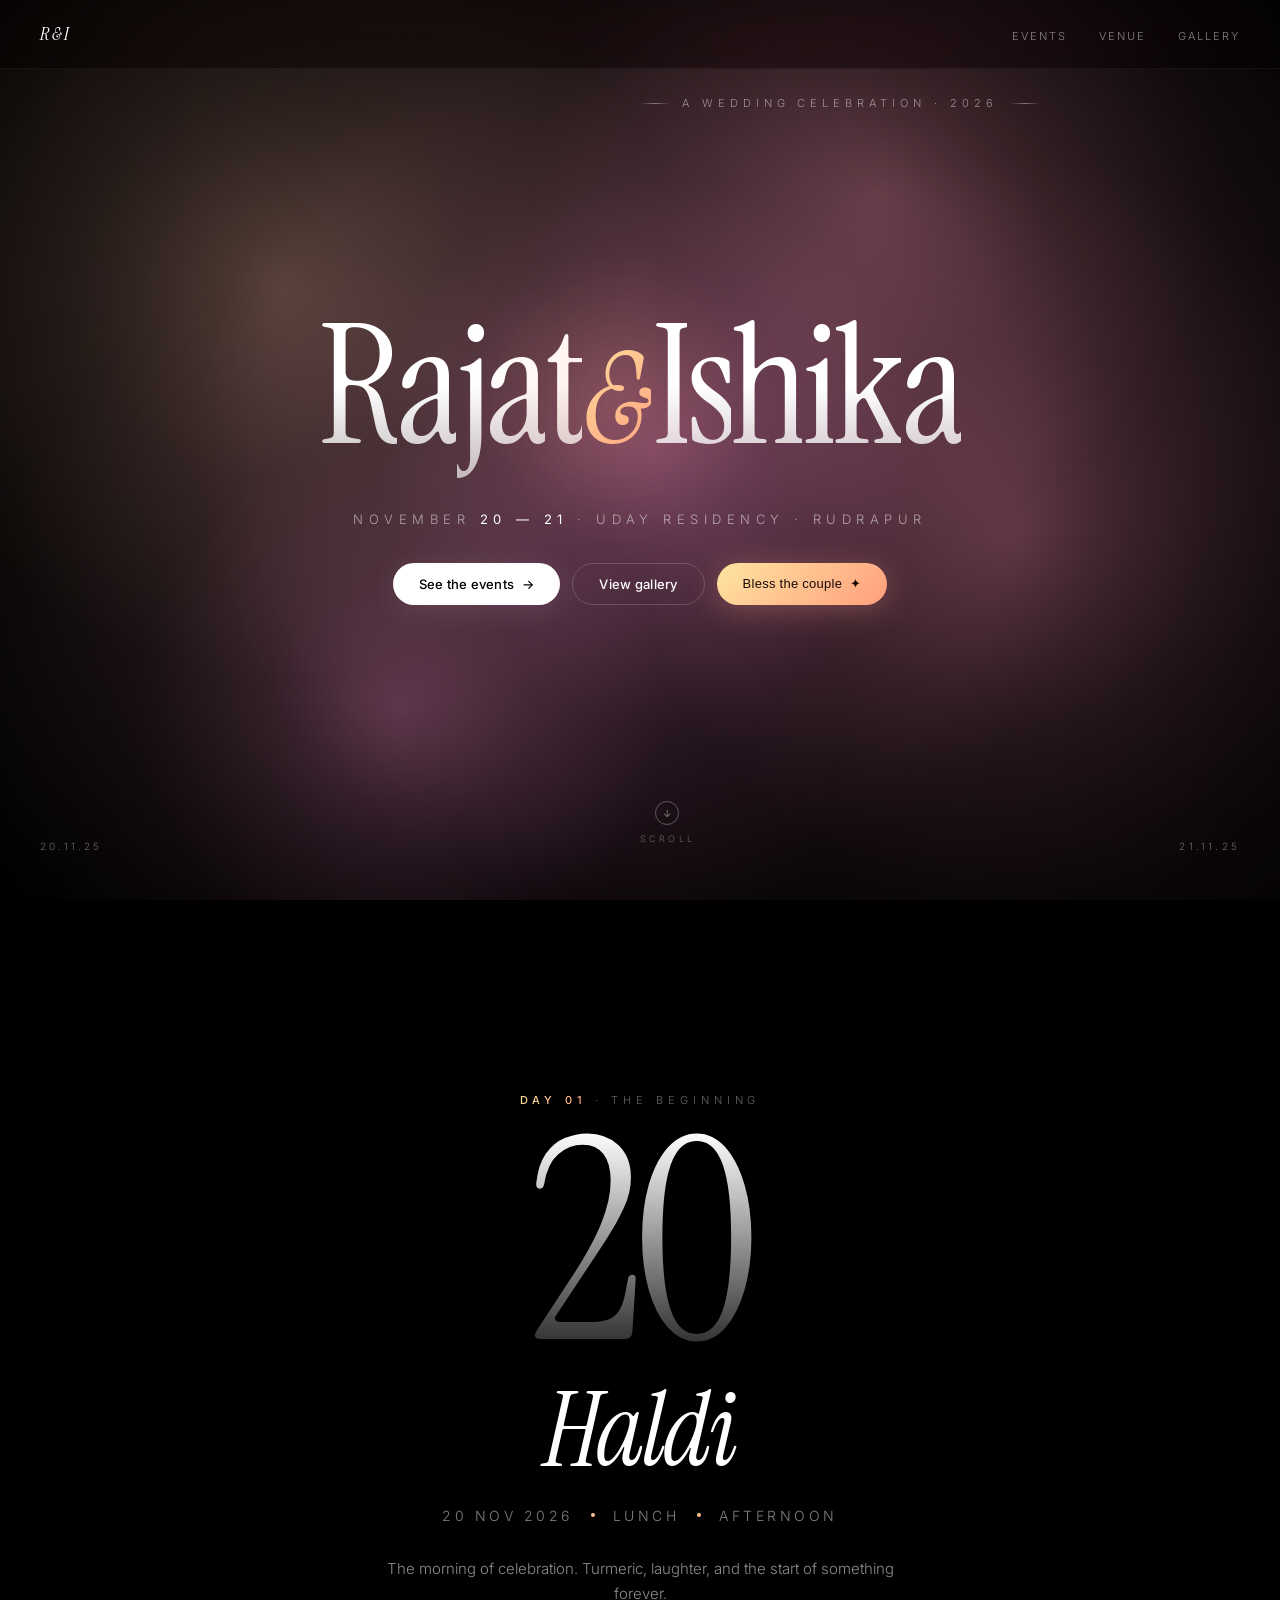
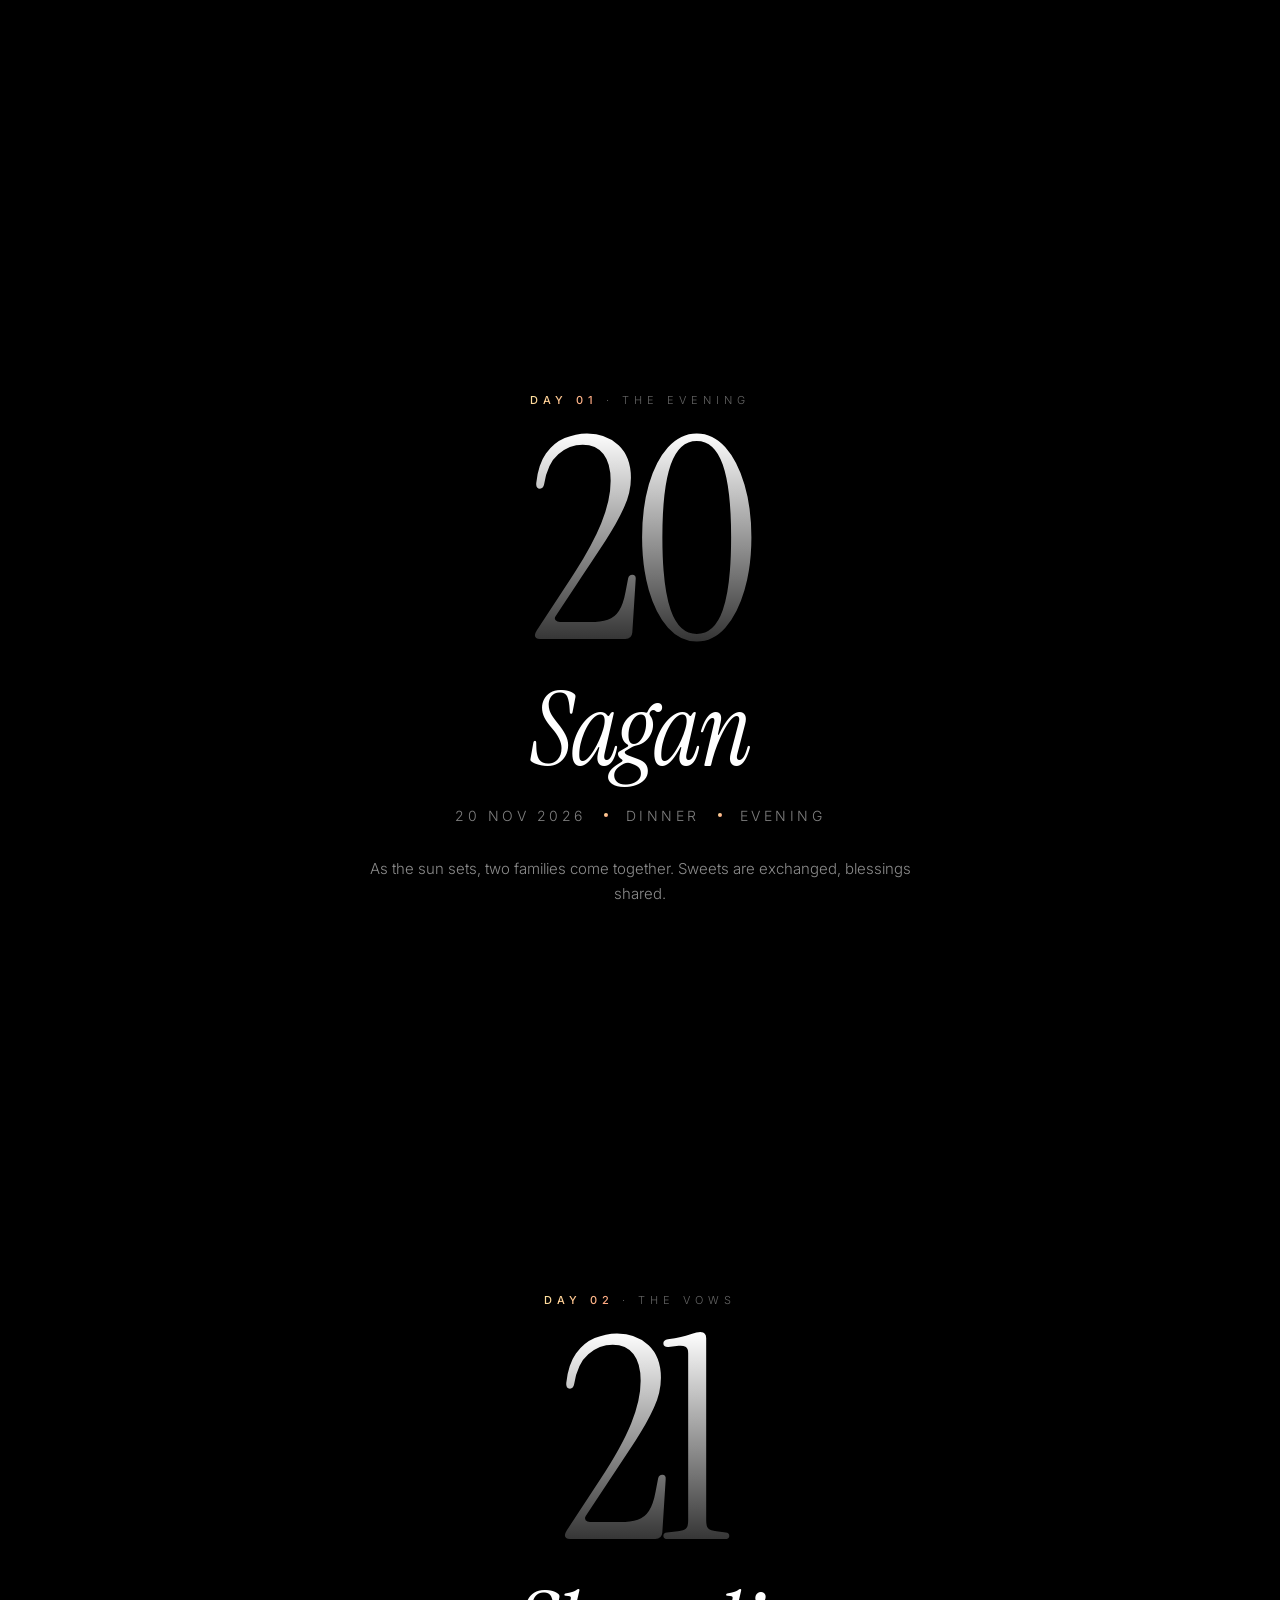
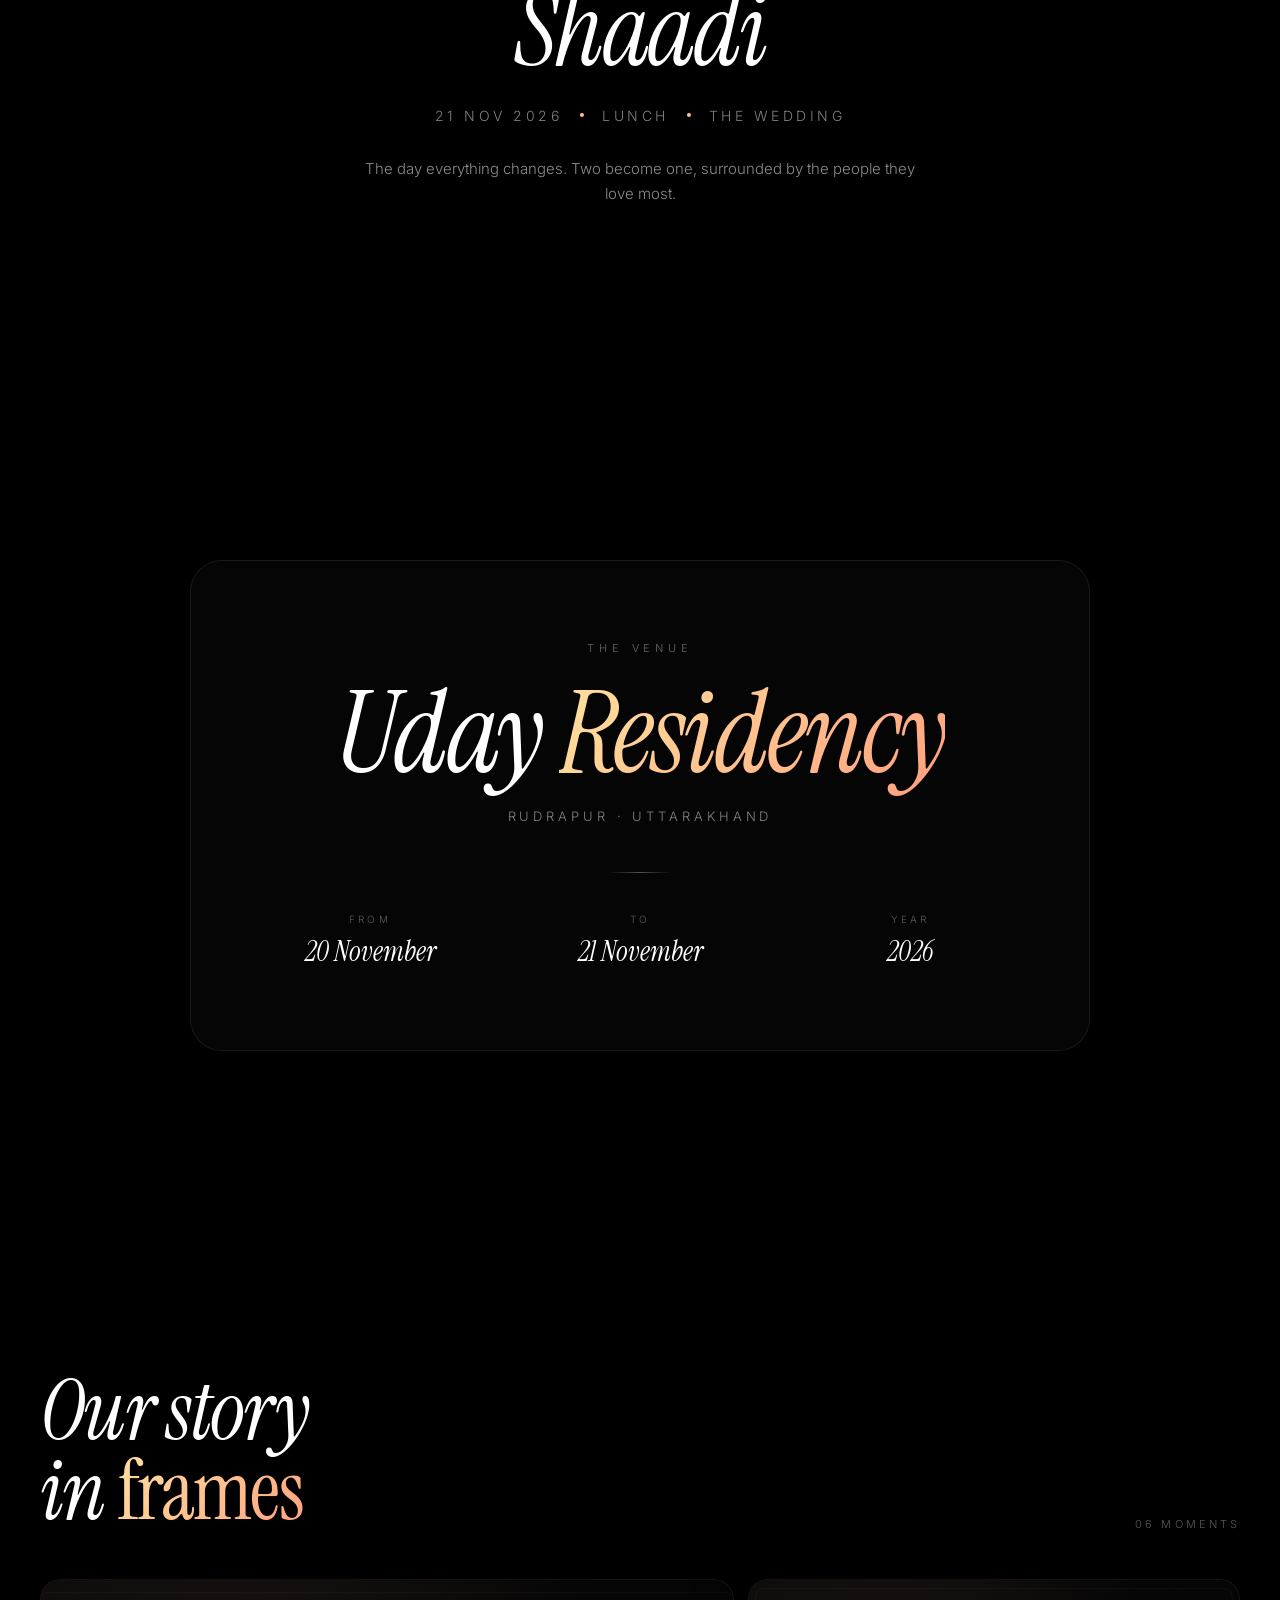
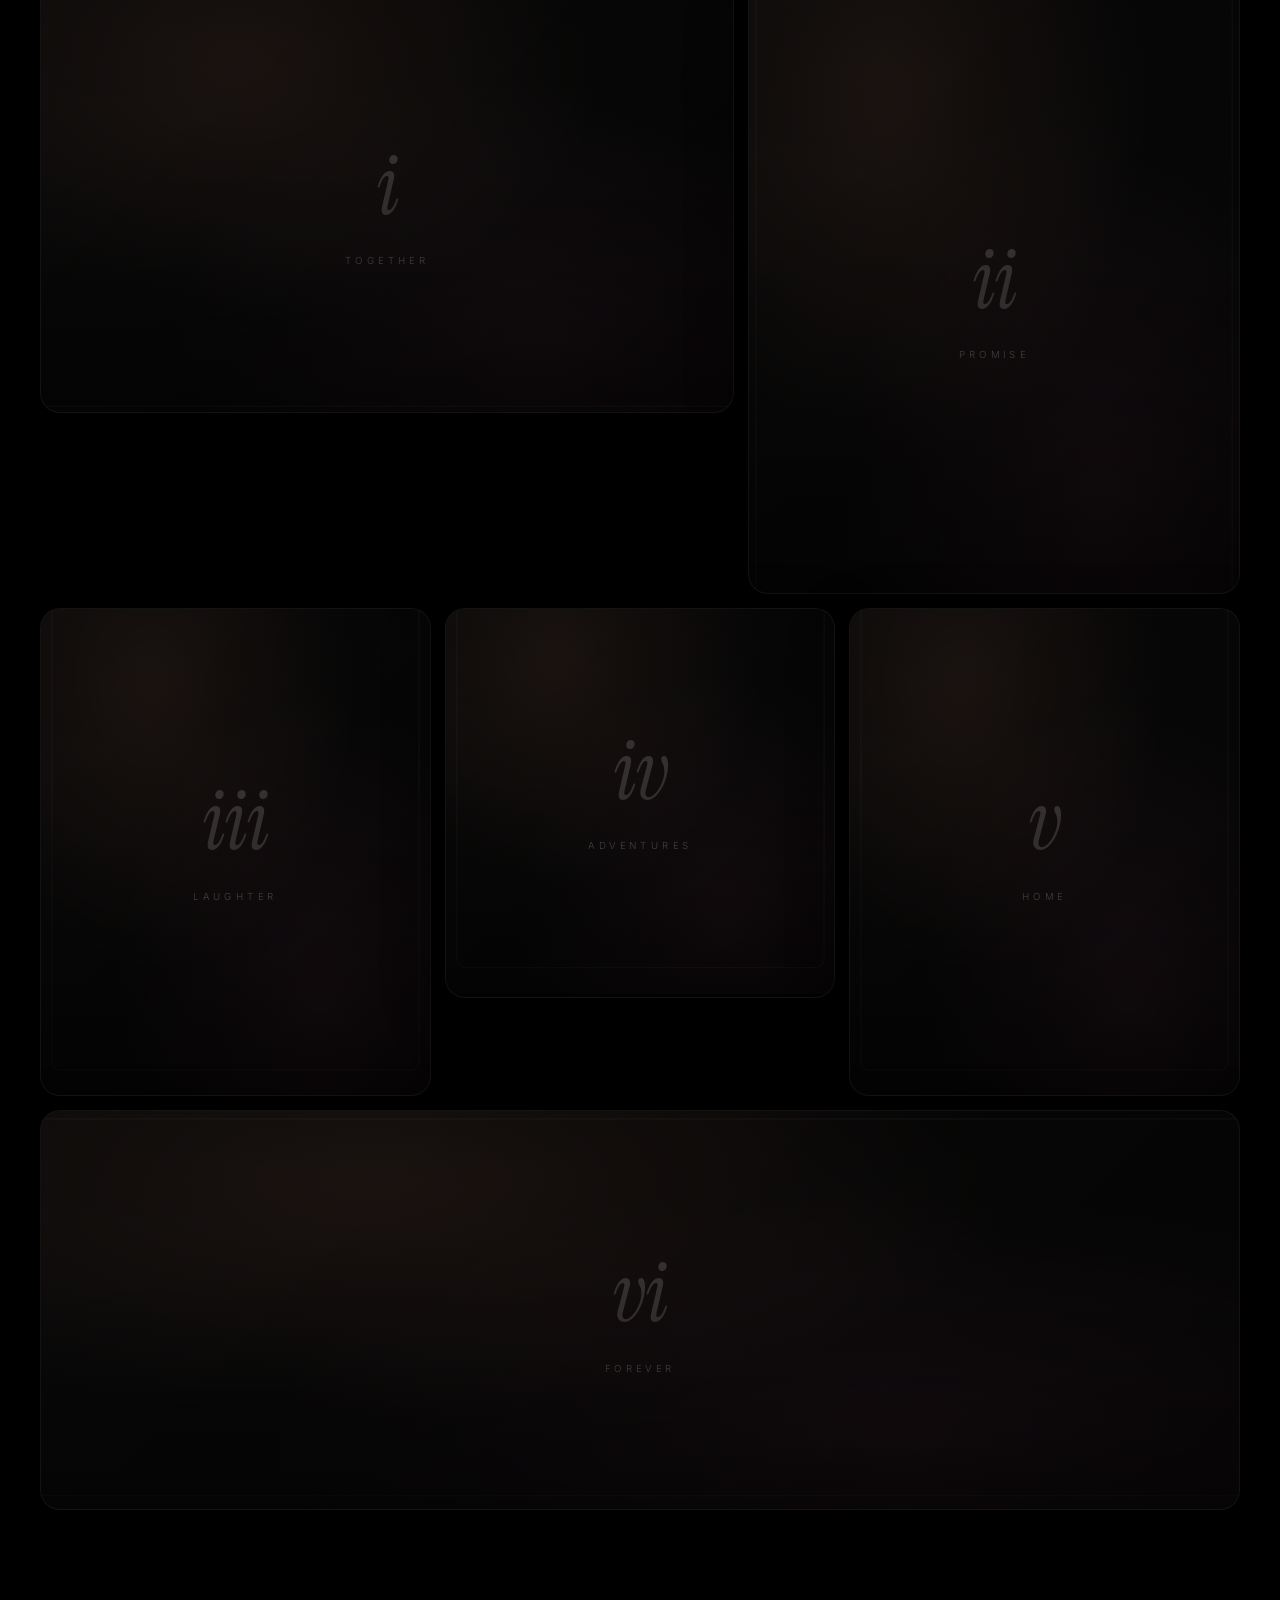
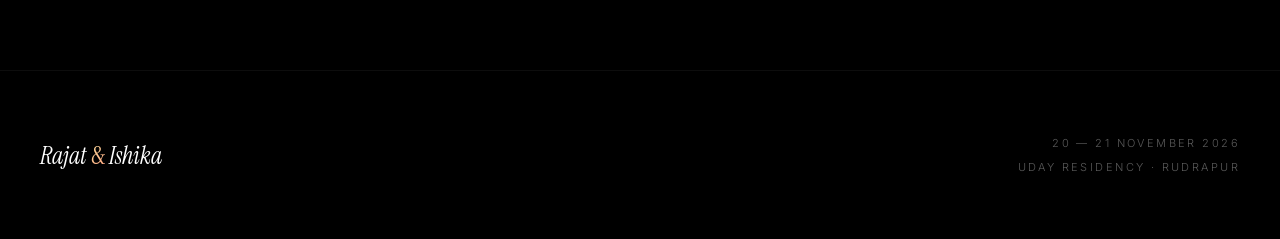
==== index.html @ 5a9b45d9 "Adding whatsapp links" ====
<!DOCTYPE html>
<html lang="en">
<head>
<meta charset="UTF-8">
<meta name="viewport" content="width=device-width, initial-scale=1.0">
<title>Rajat & Ishika — 20·21 Nov 2026</title>

<!-- Open Graph / WhatsApp preview -->
<meta property="og:type" content="website">
<meta property="og:url" content="https://rajatwedsishika.life/">
<meta property="og:title" content="Rajat & Ishika — We're getting married! 💍">
<meta property="og:description" content="Join us to celebrate our wedding on 20–21 November 2025 at Uday Residency, Rudrapur.">
<meta property="og:image" content="https://rajatwedsishika.life/photos/og-preview.jpg">
<meta property="og:image:width" content="1200">
<meta property="og:image:height" content="630">
<meta name="twitter:card" content="summary_large_image">

<link href="https://fonts.googleapis.com/css2?family=Instrument+Serif:ital@0;1&family=Inter:wght@300;400;500;600&display=swap" rel="stylesheet">
<link rel="stylesheet" href="css/styles.css">
</head>
<body>

<canvas id="fluid"></canvas>
<div id="grain"></div>

<!-- BLESSING OVERLAY -->
<div id="bless-overlay" role="dialog" aria-modal="true">
  <div class="bless-stage">
    <span class="bless-flourish">✦</span>
    <div class="bless-eyebrow">A Blessing</div>
    <h2 class="bless-title">May your love be forever.</h2>
    <p class="bless-body">
      May every sunrise find you holding hands.<br>
      May every storm pass quickly. May joy be a <em>frequent guest</em><br>
      in the home you build together.
    </p>
    <div class="bless-signature">— from all of us</div>
    <button class="bless-close" id="blessClose">Close</button>
  </div>
</div>

<div id="PB"></div>

<div id="LB" role="dialog" aria-modal="true">
  <button class="lbb" id="LBx">×</button>
  <button class="lbb" id="LBp">←</button>
  <img id="LBi" src="" alt="">
  <button class="lbb" id="LBn">→</button>
  <div id="LB-info">
    <div id="LB-info-title"></div>
    <div id="LB-info-meta"></div>
  </div>
  <div id="LBc"></div>
</div>

<nav id="NAV">
  <div class="nlogo">R & I</div>
  <ul class="nlinks">
    <li><a href="#story">Events</a></li>
    <li><a href="#venue">Venue</a></li>
    <li><a href="#gallery">Gallery</a></li>
  </ul>
</nav>

<!-- ══ HERO ══ -->
<section id="hero">
  <div class="h-tag">A Wedding Celebration · 2026</div>

  <div class="hero-stage">
    <div class="h-name-wrap">
      <div class="h-name" data-text="Rajat"></div>
      <div class="h-amp">&amp;</div>
      <div class="h-name" data-text="Ishika" data-delay="1.3"></div>
    </div>

    <div class="h-date">November <b>20 — 21</b> · Uday Residency · Rudrapur</div>

    <div class="h-cta-row">
      <a href="#story" class="h-cta">See the events <span class="h-cta-arrow">→</span></a>
      <a href="#gallery" class="h-cta ghost">View gallery</a>
      <button class="h-cta bless" id="blessBtn">Bless the couple <span class="h-cta-arrow">✦</span></button>
    </div>
  </div>

  <div class="h-floor-l">20.11.25</div>
  <div class="h-floor-r">21.11.25</div>

  <div class="h-scroll" onclick="document.getElementById('story').scrollIntoView({behavior:'smooth'})">
    <div class="h-scroll-icon">↓</div>
    <span>Scroll</span>
  </div>
</section>

<!-- ══ STORY (sticky scrollytelling) ══ -->
<section id="story">

  <div class="story-section" data-blob-mood="0">
    <div class="story-content">
      <div class="story-eyebrow rv"><span class="day">Day 01</span> · The Beginning</div>
      <div class="story-bignum rv d1">20</div>
      <div class="story-name rv d2">Haldi</div>
      <div class="story-meta rv d3">
        <span>20 Nov 2026</span><span class="story-meta-dot"></span>
        <span>Lunch</span><span class="story-meta-dot"></span>
        <span>Afternoon</span>
      </div>
      <p class="story-desc rv d4">The morning of celebration. Turmeric, laughter, and the start of something forever.</p>
    </div>
  </div>

  <div class="story-section" data-blob-mood="1">
    <div class="story-content">
      <div class="story-eyebrow rv"><span class="day">Day 01</span> · The Evening</div>
      <div class="story-bignum rv d1">20</div>
      <div class="story-name rv d2">Sagan</div>
      <div class="story-meta rv d3">
        <span>20 Nov 2026</span><span class="story-meta-dot"></span>
        <span>Dinner</span><span class="story-meta-dot"></span>
        <span>Evening</span>
      </div>
      <p class="story-desc rv d4">As the sun sets, two families come together. Sweets are exchanged, blessings shared.</p>
    </div>
  </div>

  <div class="story-section" data-blob-mood="2">
    <div class="story-content">
      <div class="story-eyebrow rv"><span class="day">Day 02</span> · The Vows</div>
      <div class="story-bignum rv d1">21</div>
      <div class="story-name rv d2">Shaadi</div>
      <div class="story-meta rv d3">
        <span>21 Nov 2026</span><span class="story-meta-dot"></span>
        <span>Lunch</span><span class="story-meta-dot"></span>
        <span>The Wedding</span>
      </div>
      <p class="story-desc rv d4">The day everything changes. Two become one, surrounded by the people they love most.</p>
    </div>
  </div>

</section>

<!-- ══ VENUE ══ -->
<section id="venue">
  <div class="venue-card rv">
    <div class="venue-eyebrow">The Venue</div>
    <div class="venue-name">Uday <em>Residency</em></div>
    <div class="venue-loc">Rudrapur · Uttarakhand</div>
    <div class="venue-divider"></div>
    <div class="venue-meta">
      <div><div class="vm-label">From</div><div class="vm-val">20 November</div></div>
      <div><div class="vm-label">To</div><div class="vm-val">21 November</div></div>
      <div><div class="vm-label">Year</div><div class="vm-val">2026</div></div>
    </div>
  </div>
</section>

<!-- ══ GALLERY ══ -->
<section id="gallery">
  <div class="g-header rv">
    <div class="g-title">Our story<br>in <em>frames</em></div>
    <div class="g-meta">06 moments</div>
  </div>
  <div class="gg rv d1" id="GG">
    
    <!-- Photo 1: Main couple photo (wide cinematic) -->
    <div class="gi">
      <div class="gi-corner tl"></div><div class="gi-corner tr"></div>
      <div class="gi-corner bl"></div><div class="gi-corner br"></div>
      <div class="gi-badge">— No. 01 —</div>
      <div class="gi-expand">↗</div>
      <!-- Replace this placeholder with: <img src="photos/photo1.jpg" alt="Rajat & Ishika"> -->
      <div class="gph"><div class="gph-n">i</div><div class="gph-l">Together</div></div>
      <div class="gi-grad"></div><div class="gi-tint"></div>
      <div class="gi-caption">
        <div class="gi-caption-title">Where it all began</div>
        <div class="gi-caption-meta">Chapter 01 · The First Glance</div>
      </div>
    </div>

    <!-- Photo 2 -->
    <div class="gi">
      <div class="gi-corner tl"></div><div class="gi-corner tr"></div>
      <div class="gi-corner bl"></div><div class="gi-corner br"></div>
      <div class="gi-badge">— No. 02 —</div>
      <div class="gi-expand">↗</div>
      <!-- Replace with: <img src="photos/photo2.jpg" alt="Rajat & Ishika"> -->
      <div class="gph"><div class="gph-n">ii</div><div class="gph-l">Promise</div></div>
      <div class="gi-grad"></div><div class="gi-tint"></div>
      <div class="gi-caption">
        <div class="gi-caption-title">A quiet promise</div>
        <div class="gi-caption-meta">Chapter 02 · Just Us</div>
      </div>
    </div>

    <!-- Photo 3 -->
    <div class="gi">
      <div class="gi-corner tl"></div><div class="gi-corner tr"></div>
      <div class="gi-corner bl"></div><div class="gi-corner br"></div>
      <div class="gi-badge">— No. 03 —</div>
      <div class="gi-expand">↗</div>
      <!-- Replace with: <img src="photos/photo3.jpg" alt="Rajat & Ishika"> -->
      <div class="gph"><div class="gph-n">iii</div><div class="gph-l">Laughter</div></div>
      <div class="gi-grad"></div><div class="gi-tint"></div>
      <div class="gi-caption">
        <div class="gi-caption-title">Endless laughter</div>
        <div class="gi-caption-meta">Chapter 03 · Joy</div>
      </div>
    </div>

    <!-- Photo 4 -->
    <div class="gi">
      <div class="gi-corner tl"></div><div class="gi-corner tr"></div>
      <div class="gi-corner bl"></div><div class="gi-corner br"></div>
      <div class="gi-badge">— No. 04 —</div>
      <div class="gi-expand">↗</div>
      <!-- Replace with: <img src="photos/photo4.jpg" alt="Rajat & Ishika"> -->
      <div class="gph"><div class="gph-n">iv</div><div class="gph-l">Adventures</div></div>
      <div class="gi-grad"></div><div class="gi-tint"></div>
      <div class="gi-caption">
        <div class="gi-caption-title">The adventures</div>
        <div class="gi-caption-meta">Chapter 04 · Wanderlust</div>
      </div>
    </div>

    <!-- Photo 5 -->
    <div class="gi">
      <div class="gi-corner tl"></div><div class="gi-corner tr"></div>
      <div class="gi-corner bl"></div><div class="gi-corner br"></div>
      <div class="gi-badge">— No. 05 —</div>
      <div class="gi-expand">↗</div>
      <!-- Replace with: <img src="photos/photo5.jpg" alt="Rajat & Ishika"> -->
      <div class="gph"><div class="gph-n">v</div><div class="gph-l">Home</div></div>
      <div class="gi-grad"></div><div class="gi-tint"></div>
      <div class="gi-caption">
        <div class="gi-caption-title">Building a home</div>
        <div class="gi-caption-meta">Chapter 05 · Us</div>
      </div>
    </div>

    <!-- Photo 6: Panoramic (wide bottom) -->
    <div class="gi">
      <div class="gi-corner tl"></div><div class="gi-corner tr"></div>
      <div class="gi-corner bl"></div><div class="gi-corner br"></div>
      <div class="gi-badge">— No. 06 —</div>
      <div class="gi-expand">↗</div>
      <!-- Replace with: <img src="photos/photo6.jpg" alt="Rajat & Ishika"> -->
      <div class="gph"><div class="gph-n">vi</div><div class="gph-l">Forever</div></div>
      <div class="gi-grad"></div><div class="gi-tint"></div>
      <div class="gi-caption">
        <div class="gi-caption-title">And finally — forever</div>
        <div class="gi-caption-meta">Chapter 06 · The Vow</div>
      </div>
    </div>

  </div>
</section>

<footer>
  <div class="fb">Rajat <em>&</em> Ishika</div>
  <div class="fm">20 — 21 November 2026<br>Uday Residency · Rudrapur</div>
</footer>

<script src="js/main.js"></script>
</body>
</html>
---- css/styles.css ----
*,*::before,*::after{box-sizing:border-box;margin:0;padding:0}
html{overflow-x:hidden;scroll-behavior:smooth;font-size:16px;background:#000}
body{background:#000;color:#fff;font-family:'Inter',sans-serif;font-weight:300;overflow-x:hidden;-webkit-font-smoothing:antialiased}

/* ── PROGRESS ── */
#PB{position:fixed;top:0;left:0;height:2px;background:linear-gradient(90deg,#ffe5a0,#ff9e7d,#ff7eb3);transform-origin:left;transform:scaleX(0);z-index:1001}

/* ── NAV ── */
nav{position:fixed;top:0;left:0;right:0;z-index:800;padding:22px 40px;display:flex;justify-content:space-between;align-items:center;backdrop-filter:blur(24px) saturate(180%);background:rgba(0,0,0,.4);border-bottom:1px solid rgba(255,255,255,.05)}
.nlogo{font-family:'Instrument Serif',serif;font-style:italic;font-size:18px}
.nlinks{list-style:none;display:flex;gap:32px}
.nlinks a{font-size:11px;letter-spacing:.18em;text-transform:uppercase;color:rgba(255,255,255,.5);text-decoration:none;transition:color .3s}
.nlinks a:hover{color:#fff}

/* ════════════════════════════════
   FIXED GLOBAL CANVAS BACKGROUND
   The fluid gradient lives behind EVERYTHING
   and morphs as you scroll
════════════════════════════════ */
#fluid{position:fixed;inset:0;z-index:0;pointer-events:none}

/* static grain — non-flickering texture over the canvas */
#grain{position:fixed;inset:0;z-index:1;pointer-events:none;opacity:.07;mix-blend-mode:overlay;background-image:url("data:image/svg+xml;utf8,<svg viewBox='0 0 200 200' xmlns='http://www.w3.org/2000/svg'><filter id='n'><feTurbulence type='fractalNoise' baseFrequency='0.85' numOctaves='3' stitchTiles='stitch'/><feColorMatrix values='0 0 0 0 0 0 0 0 0 0 0 0 0 0 0 0 0 0 0.7 0'/></filter><rect width='100%25' height='100%25' filter='url(%23n)'/></svg>");background-size:200px 200px}

/* ════════════════════════════════
   HERO
════════════════════════════════ */
#hero{position:relative;width:100vw;height:100vh;display:flex;align-items:center;justify-content:center;z-index:2}

/* tiny label at top */
.h-tag{
  position:absolute;top:96px;left:50%;transform:translateX(-50%);
  font-size:11px;letter-spacing:.45em;text-transform:uppercase;
  color:rgba(255,255,255,.5);
  opacity:0;animation:fadeIn 1s ease forwards .6s;
  display:flex;align-items:center;gap:12px;
}
.h-tag::before,.h-tag::after{
  content:'';width:30px;height:1px;
  background:linear-gradient(90deg,transparent,rgba(255,255,255,.4),transparent);
}

.hero-stage{text-align:center;padding:0 24px;position:relative;z-index:3}

/* MAIN NAMES — letter by letter reveal */
.h-name-wrap{
  position:relative;
  display:flex;
  flex-direction:row;
  align-items:baseline;
  justify-content:center;
  gap:.12em;
  flex-wrap:nowrap;
  perspective:1200px;
}

.h-name{
  font-family:'Instrument Serif',serif;
  font-size:clamp(72px,13vw,200px);
  font-weight:400;
  line-height:1.1;
  letter-spacing:-.04em;
  display:block;
  overflow:hidden;
  padding-bottom:0;
}

.h-name .ch{
  display:inline-block;
  opacity:0;
  transform:translateY(110%) rotateX(-50deg);
  transform-origin:bottom center;
  animation:charReveal 1.4s cubic-bezier(.16,1,.3,1) forwards;
  background:linear-gradient(180deg,#fff 0%,#fff 50%,rgba(255,255,255,.65) 100%);
  -webkit-background-clip:text;-webkit-text-fill-color:transparent;
  background-clip:text;
}

@keyframes charReveal{
  to{opacity:1;transform:translateY(0) rotateX(0)}
}

/* AMP — the gradient star of the show */
.h-amp{
  font-family:'Instrument Serif',serif;
  font-style:italic;
  font-size:clamp(56px,10vw,158px);
  line-height:.95;
  display:block;
  margin:0;
  background:linear-gradient(135deg,#ffe5a0 0%,#ff9e7d 35%,#ff7eb3 70%,#c884e8 100%);
  background-size:300% 300%;
  -webkit-background-clip:text;-webkit-text-fill-color:transparent;
  background-clip:text;
  opacity:0;
  animation:ampReveal 1.4s cubic-bezier(.16,1,.3,1) forwards .6s,gradShift 8s ease-in-out infinite 2s;
  filter:drop-shadow(0 0 40px rgba(255,158,125,.3));
  position:relative;
}
.h-amp::before{
  content:'';
  position:absolute;
  top:50%;left:50%;
  width:300px;height:300px;
  margin:-150px 0 0 -150px;
  border-radius:50%;
  background:radial-gradient(circle,rgba(255,158,125,.15),transparent 70%);
  z-index:-1;
  animation:ampBreathe 4s ease-in-out infinite;
}
@keyframes ampBreathe{
  0%,100%{transform:scale(1);opacity:.4}
  50%{transform:scale(1.4);opacity:.9}
}
@keyframes ampReveal{
  from{opacity:0;transform:scale(.7) rotate(-8deg);filter:blur(20px) drop-shadow(0 0 40px rgba(255,158,125,.3))}
  to{opacity:1;transform:scale(1) rotate(0);filter:blur(0) drop-shadow(0 0 40px rgba(255,158,125,.3))}
}
@keyframes gradShift{
  0%,100%{background-position:0% 50%}
  50%{background-position:100% 50%}
}

/* date */
.h-date{
  margin-top:32px;
  font-size:13px;letter-spacing:.42em;text-transform:uppercase;
  color:rgba(255,255,255,.55);
  opacity:0;animation:fadeIn 1s ease forwards 2s;
  font-weight:300;
}
.h-date b{color:#fff;font-weight:400}

/* CTA */
.h-cta-row{
  margin-top:36px;
  display:inline-flex;gap:12px;
  opacity:0;animation:fadeIn 1s ease forwards 2.3s;
}
.h-cta{
  font-size:13px;letter-spacing:.02em;
  padding:12px 26px;border-radius:100px;
  background:#fff;color:#000;border:none;cursor:pointer;
  transition:transform .3s cubic-bezier(.19,1,.22,1),background .3s,box-shadow .3s;
  text-decoration:none;display:inline-flex;align-items:center;gap:8px;
  font-weight:500;
  box-shadow:0 4px 30px rgba(255,255,255,.1);
}
.h-cta:hover{transform:scale(1.05) translateY(-2px);box-shadow:0 8px 40px rgba(255,158,125,.3)}
.h-cta.ghost{background:transparent;color:#fff;border:1px solid rgba(255,255,255,.18);box-shadow:none}
.h-cta.ghost:hover{background:rgba(255,255,255,.06);border-color:rgba(255,255,255,.4)}
.h-cta.bless{
  background:linear-gradient(135deg,#ffe5a0,#ff9e7d,#ff7eb3);
  background-size:200% 200%;
  animation:gradShift 6s ease-in-out infinite;
  color:#1a0a0a;
  font-weight:500;
  box-shadow:0 4px 30px rgba(255,158,125,.3);
}
.h-cta.bless:hover{box-shadow:0 8px 50px rgba(255,158,125,.5)}
.h-cta-arrow{display:inline-block;transition:transform .3s}
.h-cta:hover .h-cta-arrow{transform:translateX(4px)}

/* ════════════════════════════════
   BLESSING OVERLAY — the big moment
════════════════════════════════ */
#bless-overlay{
  position:fixed;inset:0;z-index:9990;
  background:radial-gradient(ellipse at center,rgba(20,5,15,.85),rgba(0,0,0,.95));
  backdrop-filter:blur(40px) saturate(180%);
  display:none;
  align-items:center;justify-content:center;
  padding:24px;
  opacity:0;
  transition:opacity .6s ease;
}
#bless-overlay.open{display:flex;opacity:1}
#bless-overlay.fading{opacity:0}

.bless-stage{
  text-align:center;
  max-width:760px;
  position:relative;
  opacity:0;
  transform:translateY(40px) scale(.95);
  transition:opacity 1.2s cubic-bezier(.19,1,.22,1),transform 1.2s cubic-bezier(.19,1,.22,1);
}
#bless-overlay.open .bless-stage{opacity:1;transform:translateY(0) scale(1);transition-delay:.4s}

.bless-eyebrow{
  font-size:11px;letter-spacing:.45em;text-transform:uppercase;
  color:rgba(255,229,160,.6);
  margin-bottom:32px;
  display:flex;align-items:center;justify-content:center;gap:14px;
}
.bless-eyebrow::before,.bless-eyebrow::after{
  content:'';width:40px;height:1px;
  background:linear-gradient(90deg,transparent,rgba(255,229,160,.5),transparent);
}

.bless-title{
  font-family:'Instrument Serif',serif;
  font-style:italic;
  font-size:clamp(52px,9vw,108px);
  font-weight:400;
  line-height:1;
  letter-spacing:-.02em;
  margin-bottom:32px;
  background:linear-gradient(135deg,#ffe5a0 0%,#ff9e7d 35%,#ff7eb3 70%,#fff 100%);
  background-size:200% 200%;
  -webkit-background-clip:text;-webkit-text-fill-color:transparent;
  background-clip:text;
  animation:gradShift 6s ease-in-out infinite;
}

.bless-body{
  font-family:'Instrument Serif',serif;
  font-size:clamp(18px,2.5vw,24px);
  font-weight:400;
  line-height:1.6;
  color:rgba(255,255,255,.7);
  margin-bottom:40px;
  font-style:italic;
}
.bless-body em{color:#ffe5a0;font-style:normal}

.bless-signature{
  font-family:'Instrument Serif',serif;
  font-style:italic;
  font-size:clamp(20px,3vw,30px);
  color:#fff;
  margin-bottom:48px;
}

.bless-close{
  background:rgba(255,255,255,.05);
  border:1px solid rgba(255,255,255,.15);
  color:rgba(255,255,255,.7);
  font-size:11px;letter-spacing:.25em;text-transform:uppercase;
  padding:12px 28px;border-radius:100px;
  cursor:pointer;
  transition:all .3s;
  font-family:inherit;
  backdrop-filter:blur(20px);
}
.bless-close:hover{background:rgba(255,255,255,.1);border-color:rgba(255,255,255,.3);color:#fff}

/* ornamental flourish */
.bless-flourish{
  font-family:'Instrument Serif',serif;
  font-size:48px;
  color:rgba(255,229,160,.4);
  margin:0 auto 24px;
  display:block;
  line-height:1;
}

/* floor labels */
.h-floor-l{position:absolute;bottom:48px;left:40px;font-size:10px;letter-spacing:.32em;text-transform:uppercase;color:rgba(255,255,255,.4);opacity:0;animation:fadeIn 1s ease forwards 2.5s;z-index:5}
.h-floor-r{position:absolute;bottom:48px;right:40px;font-size:10px;letter-spacing:.32em;text-transform:uppercase;color:rgba(255,255,255,.4);opacity:0;animation:fadeIn 1s ease forwards 2.5s;z-index:5}

.h-scroll{position:absolute;bottom:56px;left:50%;transform:translateX(-50%);display:flex;flex-direction:column;align-items:center;gap:8px;cursor:pointer;opacity:0;animation:fadeIn 1s ease forwards 2.7s;z-index:5}
.h-scroll-icon{width:24px;height:24px;border:1px solid rgba(255,255,255,.3);border-radius:50%;display:flex;align-items:center;justify-content:center;font-size:10px;color:rgba(255,255,255,.6);animation:bounce 2s ease-in-out infinite}
.h-scroll span{font-size:9px;letter-spacing:.35em;text-transform:uppercase;color:rgba(255,255,255,.35)}
@keyframes bounce{0%,100%{transform:translateY(0)}50%{transform:translateY(4px)}}

@keyframes fadeIn{from{opacity:0;transform:translateY(8px)}to{opacity:1;transform:translateY(0)}}

/* ════════════════════════════════
   STICKY SCROLL STORY
   Each event becomes a focused moment
════════════════════════════════ */
#story{position:relative;z-index:2}

.story-section{
  min-height:100vh;
  display:flex;align-items:center;justify-content:center;
  position:relative;padding:120px 40px;
}

/* sticky scrollytelling text */
.story-content{
  max-width:900px;margin:0 auto;
  text-align:center;
}

.story-eyebrow{
  font-size:11px;letter-spacing:.45em;text-transform:uppercase;
  color:rgba(255,255,255,.4);
  margin-bottom:24px;
}
.story-eyebrow .day{
  background:linear-gradient(135deg,#ffe5a0,#ff9e7d,#ff7eb3);
  background-size:200% 200%;
  -webkit-background-clip:text;-webkit-text-fill-color:transparent;
  background-clip:text;
  animation:gradShift 5s ease-in-out infinite;
  font-weight:500;
}

.story-bignum{
  font-family:'Instrument Serif',serif;
  font-size:clamp(140px,22vw,300px);
  font-weight:400;
  line-height:.8;
  letter-spacing:-.04em;
  background:linear-gradient(180deg,#fff 0%,rgba(255,255,255,.15) 100%);
  -webkit-background-clip:text;-webkit-text-fill-color:transparent;
  background-clip:text;
  margin-bottom:24px;
}

.story-name{
  font-family:'Instrument Serif',serif;
  font-style:italic;
  font-size:clamp(56px,8vw,108px);
  font-weight:400;
  line-height:1;
  letter-spacing:-.02em;
  margin-bottom:24px;
}

.story-meta{
  font-size:14px;letter-spacing:.25em;text-transform:uppercase;
  color:rgba(255,255,255,.5);
  display:flex;align-items:center;justify-content:center;gap:18px;flex-wrap:wrap;
}
.story-meta-dot{
  width:4px;height:4px;border-radius:50%;
  background:linear-gradient(135deg,#ffe5a0,#ff9e7d);
}

.story-desc{
  margin-top:32px;
  font-size:15px;line-height:1.7;
  color:rgba(255,255,255,.55);
  max-width:560px;margin-left:auto;margin-right:auto;
  font-weight:300;
}

/* ════════════════════════════════
   VENUE
════════════════════════════════ */
#venue{position:relative;z-index:2;padding:160px 40px;display:flex;align-items:center;justify-content:center}

.venue-card{
  max-width:900px;width:100%;
  background:rgba(255,255,255,.02);
  backdrop-filter:blur(40px) saturate(180%);
  border:1px solid rgba(255,255,255,.08);
  border-radius:32px;
  padding:80px 60px;
  text-align:center;position:relative;overflow:hidden;
}

.venue-card::before{
  content:'';position:absolute;top:-1px;left:-1px;right:-1px;height:1px;
  background:linear-gradient(90deg,transparent,rgba(255,158,125,.4),transparent);
}
.venue-card::after{
  content:'';position:absolute;inset:0;pointer-events:none;
  background:linear-gradient(115deg,transparent 30%,rgba(255,229,160,.08) 50%,transparent 70%);
  transform:translateX(-100%);
  transition:transform 1.4s cubic-bezier(.23,1,.32,1);
  border-radius:32px;
}
.venue-card.on::after{transform:translateX(100%)}

.venue-eyebrow{font-size:11px;letter-spacing:.45em;text-transform:uppercase;color:rgba(255,255,255,.4);margin-bottom:24px}
.venue-name{font-family:'Instrument Serif',serif;font-style:italic;font-size:clamp(56px,9vw,120px);line-height:.95;letter-spacing:-.02em;font-weight:400;margin-bottom:20px}
.venue-name em{
  font-style:italic;
  background:linear-gradient(135deg,#ffe5a0,#ff9e7d,#ff7eb3);
  background-size:200% 200%;
  -webkit-background-clip:text;-webkit-text-fill-color:transparent;
  background-clip:text;
  animation:gradShift 6s ease-in-out infinite;
}
.venue-loc{font-size:13px;letter-spacing:.3em;text-transform:uppercase;color:rgba(255,255,255,.5);margin-bottom:48px}

.venue-divider{width:64px;height:1px;background:linear-gradient(90deg,transparent,rgba(255,255,255,.3),transparent);margin:0 auto 40px}

.venue-meta{display:grid;grid-template-columns:repeat(3,1fr);gap:32px;text-align:center;margin-top:24px}
.vm-label{font-size:10px;letter-spacing:.32em;text-transform:uppercase;color:rgba(255,255,255,.35);margin-bottom:8px}
.vm-val{font-family:'Instrument Serif',serif;font-style:italic;font-size:clamp(20px,2.5vw,28px);font-weight:400}

/* ════════════════════════════════
   GALLERY
════════════════════════════════ */
#gallery{position:relative;z-index:2;padding:160px 40px}

.g-header{display:flex;justify-content:space-between;align-items:flex-end;margin-bottom:48px;flex-wrap:wrap;gap:16px;max-width:1300px;margin-left:auto;margin-right:auto}
.g-title{font-family:'Instrument Serif',serif;font-style:italic;font-size:clamp(48px,7vw,84px);font-weight:400;line-height:.95;letter-spacing:-.02em}
.g-title em{
  font-style:normal;
  background:linear-gradient(135deg,#ffe5a0,#ff9e7d,#ff7eb3);
  background-size:200% 200%;
  -webkit-background-clip:text;-webkit-text-fill-color:transparent;background-clip:text;
  animation:gradShift 5s ease-in-out infinite;
}
.g-meta{font-size:11px;letter-spacing:.28em;text-transform:uppercase;color:rgba(255,255,255,.35)}

/* ════════════════════════════════
   CINEMATIC GALLERY — dramatic layout
════════════════════════════════ */
.gg{
  display:grid;
  grid-template-columns:repeat(12,1fr);
  gap:14px;
  max-width:1400px;margin:0 auto;
  perspective:1500px;
}

.gi{
  overflow:hidden;
  position:relative;
  background:rgba(10,10,12,.4);
  cursor:pointer;
  border-radius:20px;
  transition:transform .8s cubic-bezier(.19,1,.22,1),box-shadow .6s;
  border:1px solid rgba(255,255,255,.06);
  transform-style:preserve-3d;
  box-shadow:0 20px 60px rgba(0,0,0,.4);
}

/* dramatic asymmetric layout */
.gi:nth-child(1){grid-column:1/8;aspect-ratio:16/10}
.gi:nth-child(2){grid-column:8/13;aspect-ratio:4/5}
.gi:nth-child(3){grid-column:1/5;aspect-ratio:4/5}
.gi:nth-child(4){grid-column:5/9;aspect-ratio:1/1}
.gi:nth-child(5){grid-column:9/13;aspect-ratio:4/5}
.gi:nth-child(6){grid-column:1/13;aspect-ratio:21/7}

.gi:hover{
  z-index:5;
  box-shadow:0 30px 80px rgba(255,158,125,.2),0 0 0 1px rgba(255,158,125,.3);
}

/* number badge — top left */
.gi-badge{
  position:absolute;
  top:20px;left:24px;z-index:4;
  font-family:'Instrument Serif',serif;
  font-style:italic;
  font-size:14px;
  color:rgba(255,255,255,.5);
  letter-spacing:.05em;
  opacity:0;
  transform:translateX(-10px);
  transition:opacity .5s .1s,transform .5s .1s cubic-bezier(.19,1,.22,1);
  pointer-events:none;
  text-shadow:0 2px 10px rgba(0,0,0,.6);
}
.gi:hover .gi-badge{opacity:1;transform:translateX(0)}

/* caption — bottom left */
.gi-caption{
  position:absolute;
  bottom:0;left:0;right:0;
  padding:32px 28px;
  z-index:3;
  transform:translateY(20px);
  opacity:0;
  transition:opacity .5s .15s,transform .6s .15s cubic-bezier(.19,1,.22,1);
  pointer-events:none;
}
.gi:hover .gi-caption{opacity:1;transform:translateY(0)}

.gi-caption-title{
  font-family:'Instrument Serif',serif;
  font-style:italic;
  font-size:clamp(20px,2.5vw,32px);
  font-weight:400;
  line-height:1.1;
  color:#fff;
  margin-bottom:6px;
  text-shadow:0 4px 20px rgba(0,0,0,.7);
}
.gi-caption-meta{
  font-size:10px;letter-spacing:.3em;text-transform:uppercase;
  color:rgba(255,229,160,.85);
  text-shadow:0 2px 10px rgba(0,0,0,.7);
}

/* multi-layer gradient that intensifies on hover */
.gi-grad{
  position:absolute;inset:0;
  background:linear-gradient(to top,rgba(0,0,0,.85) 0%,rgba(0,0,0,.3) 35%,transparent 60%,rgba(0,0,0,.2) 100%);
  opacity:.5;
  transition:opacity .5s;
  z-index:2;
  pointer-events:none;
}
.gi:hover .gi-grad{opacity:1}

/* color tint that washes over on hover — like cinema color grading */
.gi-tint{
  position:absolute;inset:0;
  background:linear-gradient(135deg,rgba(255,158,125,.15),transparent 50%,rgba(255,126,179,.1));
  opacity:0;
  transition:opacity .6s;
  z-index:2;
  pointer-events:none;
  mix-blend-mode:soft-light;
}
.gi:hover .gi-tint{opacity:1}

/* placeholder with animated frame */
.gph{
  width:100%;height:100%;
  display:flex;flex-direction:column;align-items:center;justify-content:center;
  gap:14px;position:relative;overflow:hidden;
  min-height:200px;
}
.gph::before{
  content:'';position:absolute;inset:0;
  background:
    radial-gradient(ellipse at 30% 20%,rgba(255,158,125,.08),transparent 50%),
    radial-gradient(ellipse at 70% 80%,rgba(255,126,179,.06),transparent 50%),
    linear-gradient(135deg,rgba(255,255,255,.02),transparent);
  animation:phShift 8s ease-in-out infinite;
}
@keyframes phShift{
  0%,100%{transform:scale(1) rotate(0deg)}
  50%{transform:scale(1.05) rotate(1deg)}
}

/* decorative inner frame */
.gph::after{
  content:'';position:absolute;
  inset:24px;border:1px solid rgba(255,255,255,.04);
  border-radius:8px;pointer-events:none;
}

.gph-n{
  font-family:'Instrument Serif',serif;
  font-style:italic;
  font-size:clamp(56px,6vw,96px);
  font-weight:400;
  color:rgba(255,255,255,.15);
  position:relative;z-index:1;
  transition:all .8s cubic-bezier(.19,1,.22,1);
  letter-spacing:-.02em;
}
.gi:hover .gph-n{
  background:linear-gradient(135deg,#ffe5a0,#ff9e7d,#ff7eb3);
  background-size:200% 200%;
  -webkit-background-clip:text;-webkit-text-fill-color:transparent;
  background-clip:text;
  transform:scale(1.1);
  animation:gradShift 4s ease-in-out infinite;
}

.gph-l{
  font-size:9px;letter-spacing:.4em;text-transform:uppercase;
  color:rgba(255,255,255,.25);
  position:relative;z-index:1;
  transition:color .5s;
}
.gi:hover .gph-l{color:rgba(255,229,160,.6)}

/* the actual image when present */
.gi img{
  width:100%;height:100%;
  object-fit:cover;display:block;
  transition:transform 1.2s cubic-bezier(.19,1,.22,1),filter .8s;
  filter:saturate(.7) brightness(.78) contrast(1.05);
}
.gi:hover img{
  transform:scale(1.1);
  filter:saturate(1.1) brightness(.95) contrast(1.1);
}

/* corner accent ornaments */
.gi-corner{
  position:absolute;
  width:24px;height:24px;
  z-index:4;
  pointer-events:none;
  opacity:0;
  transition:opacity .5s .2s;
}
.gi:hover .gi-corner{opacity:1}
.gi-corner.tl{top:14px;left:14px;border-top:1px solid rgba(255,229,160,.5);border-left:1px solid rgba(255,229,160,.5)}
.gi-corner.tr{top:14px;right:14px;border-top:1px solid rgba(255,229,160,.5);border-right:1px solid rgba(255,229,160,.5)}
.gi-corner.bl{bottom:14px;left:14px;border-bottom:1px solid rgba(255,229,160,.5);border-left:1px solid rgba(255,229,160,.5)}
.gi-corner.br{bottom:14px;right:14px;border-bottom:1px solid rgba(255,229,160,.5);border-right:1px solid rgba(255,229,160,.5)}

/* expand icon top right */
.gi-expand{
  position:absolute;
  top:20px;right:24px;z-index:4;
  width:32px;height:32px;border-radius:50%;
  background:rgba(255,255,255,.1);backdrop-filter:blur(20px);
  border:1px solid rgba(255,255,255,.2);
  display:flex;align-items:center;justify-content:center;
  font-size:14px;color:#fff;
  opacity:0;transform:scale(.8);
  transition:opacity .4s .1s,transform .4s .1s cubic-bezier(.19,1,.22,1);
  pointer-events:none;
}
.gi:hover .gi-expand{opacity:1;transform:scale(1)}

/* keep .gi-ov for backwards compat but hide it - replaced by caption */
.gi-ov{display:none}


/* ── DRAMATIC LIGHTBOX ── */
#LB{display:none;position:fixed;inset:0;background:rgba(0,0,0,.96);z-index:9997;align-items:center;justify-content:center;padding:60px 20px 120px;backdrop-filter:blur(30px) saturate(180%)}
#LB.open{display:flex;flex-direction:column}
#LB::before{
  content:'';position:absolute;inset:0;
  background:radial-gradient(ellipse at center,rgba(255,158,125,.08),transparent 70%);
  pointer-events:none;
}
#LBi{max-width:88vw;max-height:75vh;object-fit:contain;animation:lbIn .5s cubic-bezier(.19,1,.22,1);border-radius:12px;box-shadow:0 30px 80px rgba(0,0,0,.6),0 0 0 1px rgba(255,255,255,.08)}
@keyframes lbIn{from{opacity:0;transform:scale(.92) translateY(20px)}to{opacity:1;transform:scale(1) translateY(0)}}

/* caption under image in lightbox */
#LB-info{
  position:absolute;bottom:60px;left:50%;transform:translateX(-50%);
  text-align:center;color:#fff;
  opacity:0;animation:lbIn .5s ease forwards .3s;
  max-width:80vw;
}
#LB-info-title{
  font-family:'Instrument Serif',serif;font-style:italic;
  font-size:clamp(20px,2.5vw,28px);
  margin-bottom:6px;
}
#LB-info-meta{
  font-size:10px;letter-spacing:.32em;text-transform:uppercase;
  color:rgba(255,229,160,.7);
}
.lbb{position:absolute;background:rgba(255,255,255,.06);border:none;color:rgba(255,255,255,.8);cursor:pointer;border-radius:50%;display:flex;align-items:center;justify-content:center;transition:all .25s;backdrop-filter:blur(20px)}
.lbb:hover{background:rgba(255,255,255,.15)}
#LBx{top:24px;right:28px;width:44px;height:44px;font-size:16px}
#LBp{left:28px;top:50%;transform:translateY(-50%);width:52px;height:52px;font-size:18px}
#LBn{right:28px;top:50%;transform:translateY(-50%);width:52px;height:52px;font-size:18px}
#LBc{position:absolute;bottom:28px;left:50%;transform:translateX(-50%);font-size:11px;letter-spacing:.3em;color:rgba(255,255,255,.4)}

/* ── FOOTER ── */
footer{position:relative;z-index:2;background:linear-gradient(to bottom,transparent,rgba(0,0,0,.5));border-top:1px solid rgba(255,255,255,.05);padding:60px 40px;display:flex;justify-content:space-between;align-items:center;flex-wrap:wrap;gap:20px;backdrop-filter:blur(20px)}
.fb{font-family:'Instrument Serif',serif;font-style:italic;font-size:24px}
.fb em{background:linear-gradient(135deg,#ffe5a0,#ff9e7d,#ff7eb3);background-size:200% 200%;-webkit-background-clip:text;-webkit-text-fill-color:transparent;background-clip:text;font-style:normal;animation:gradShift 5s ease-in-out infinite}
.fm{font-size:11px;letter-spacing:.22em;text-transform:uppercase;color:rgba(255,255,255,.35);text-align:right;line-height:2.2}

/* ── REVEAL ── */
.rv{opacity:0;transform:translateY(60px);transition:opacity 1.2s cubic-bezier(.19,1,.22,1),transform 1.2s cubic-bezier(.19,1,.22,1)}
.rv.on{opacity:1;transform:translateY(0)}
.rv.d1{transition-delay:.15s}.rv.d2{transition-delay:.3s}.rv.d3{transition-delay:.45s}.rv.d4{transition-delay:.6s}

@media(max-width:768px){
  nav{padding:14px 20px}.nlinks{display:none}
  .h-tag{top:60px;font-size:9px;letter-spacing:.32em}
  .h-tag::before,.h-tag::after{width:16px}

  /* Revert to stacked column on mobile */
  .h-name-wrap{flex-direction:column;align-items:center;gap:0;perspective:none}
  .h-name{font-size:clamp(64px,14vw,140px)}
  .h-amp{font-size:clamp(64px,14vw,140px);margin:-.04em 0}

  /* CTA buttons stack vertically */
  .h-cta-row{
    flex-direction:column;align-items:stretch;
    width:100%;max-width:300px;
    margin-left:auto;margin-right:auto;
    gap:10px;
  }
  .h-cta{justify-content:center;text-align:center}
  .hero-stage{padding:0 24px}

  /* Floor labels stay at bottom corners; scroll indicator separated */
  .h-floor-l,.h-floor-r{font-size:9px;bottom:20px}
  .h-floor-l{left:20px}.h-floor-r{right:20px}
  .h-scroll{bottom:32px}

  .story-section{min-height:auto;padding:80px 20px}
  .story-content{text-align:center}
  #venue{padding:80px 20px}
  .venue-card{padding:48px 28px;border-radius:24px}
  .venue-meta{grid-template-columns:1fr;gap:20px}
  #gallery{padding:80px 20px}
  .gg{grid-template-columns:1fr 1fr;gap:5px}
  .gi:nth-child(n){grid-column:auto;aspect-ratio:1/1}
  footer{padding:36px 20px;flex-direction:column;text-align:center}.fm{text-align:center}
  #LBp{left:8px}#LBn{right:8px}
}

@media(max-width:480px){
  /* Names scale fluidly all the way down on small phones */
  .h-name{font-size:clamp(48px,12vw,96px)}
  .h-amp{font-size:clamp(48px,12vw,96px);margin:-.04em 0}
  .hero-stage{padding:0 16px}

  /* Keep scroll indicator clearly centered and clear of floor labels */
  .h-floor-l,.h-floor-r{display:none}
  .h-scroll{bottom:28px;left:50%;transform:translateX(-50%)}
}
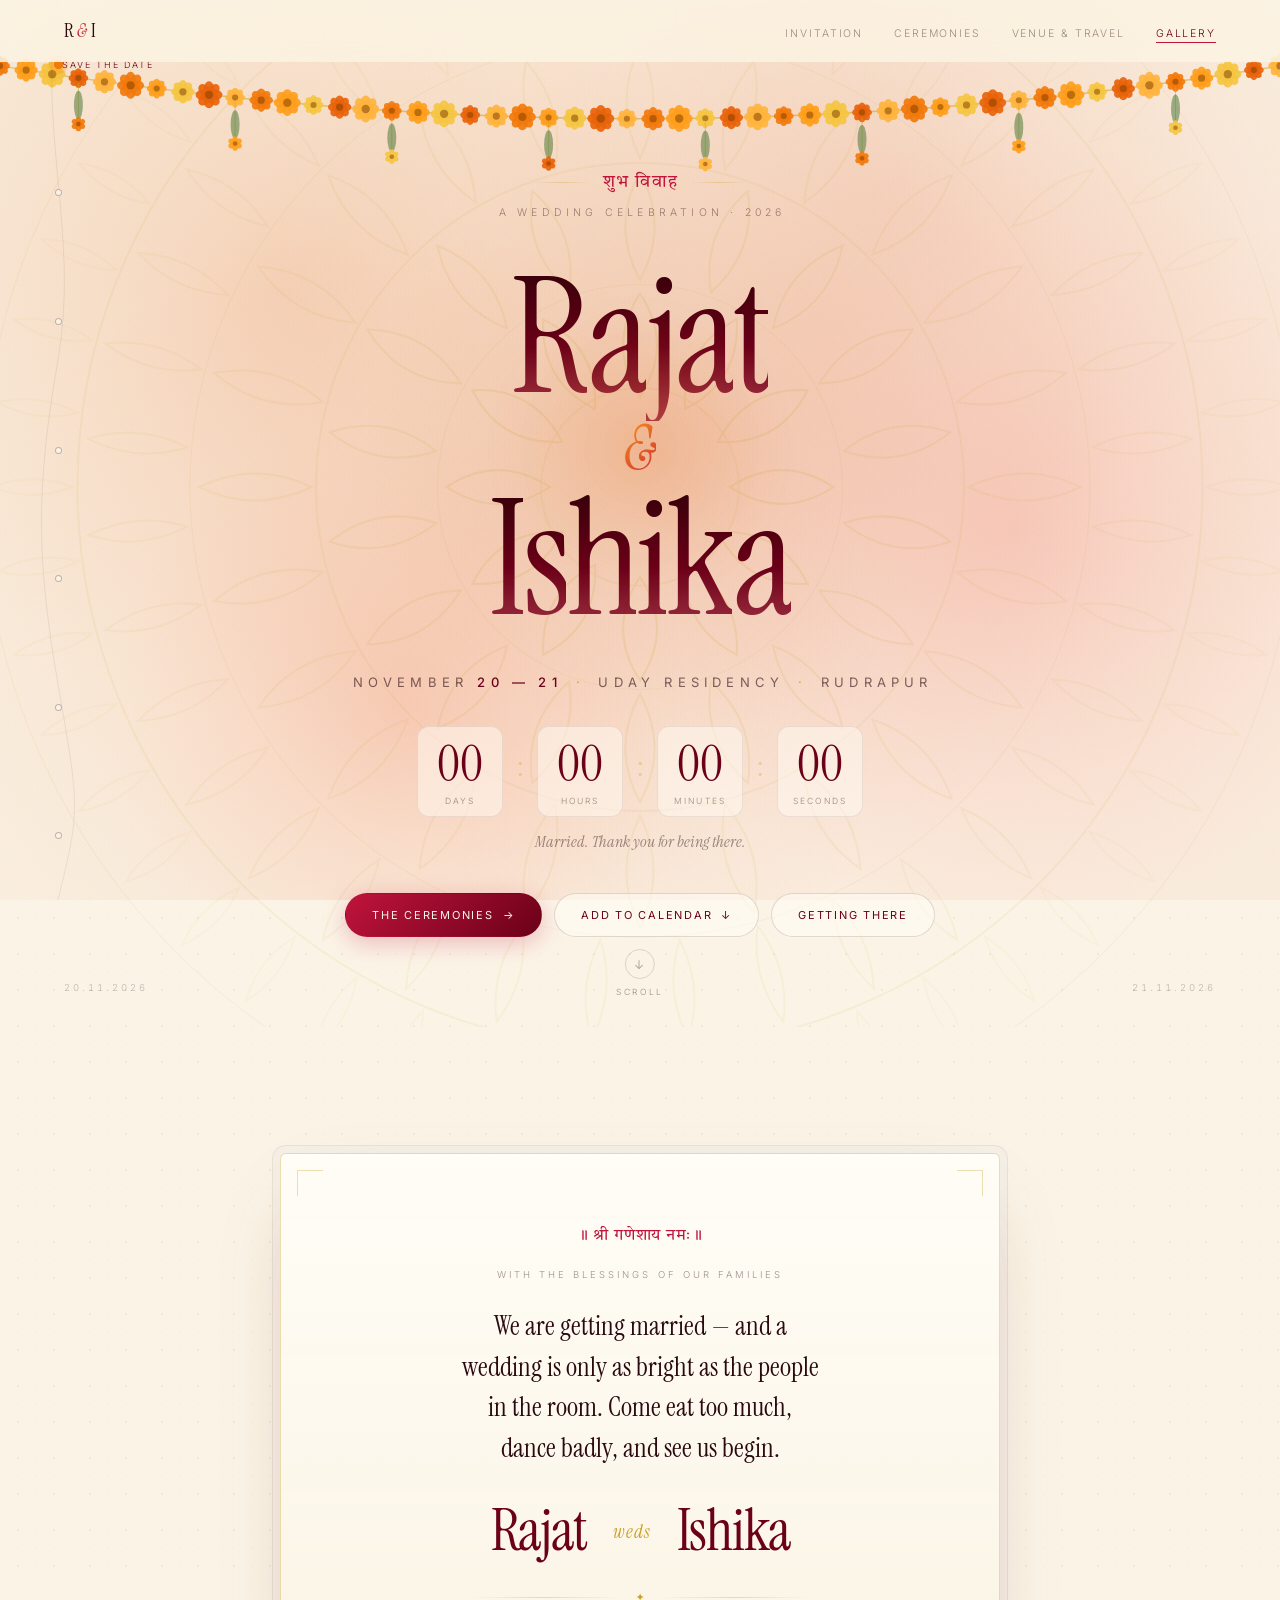
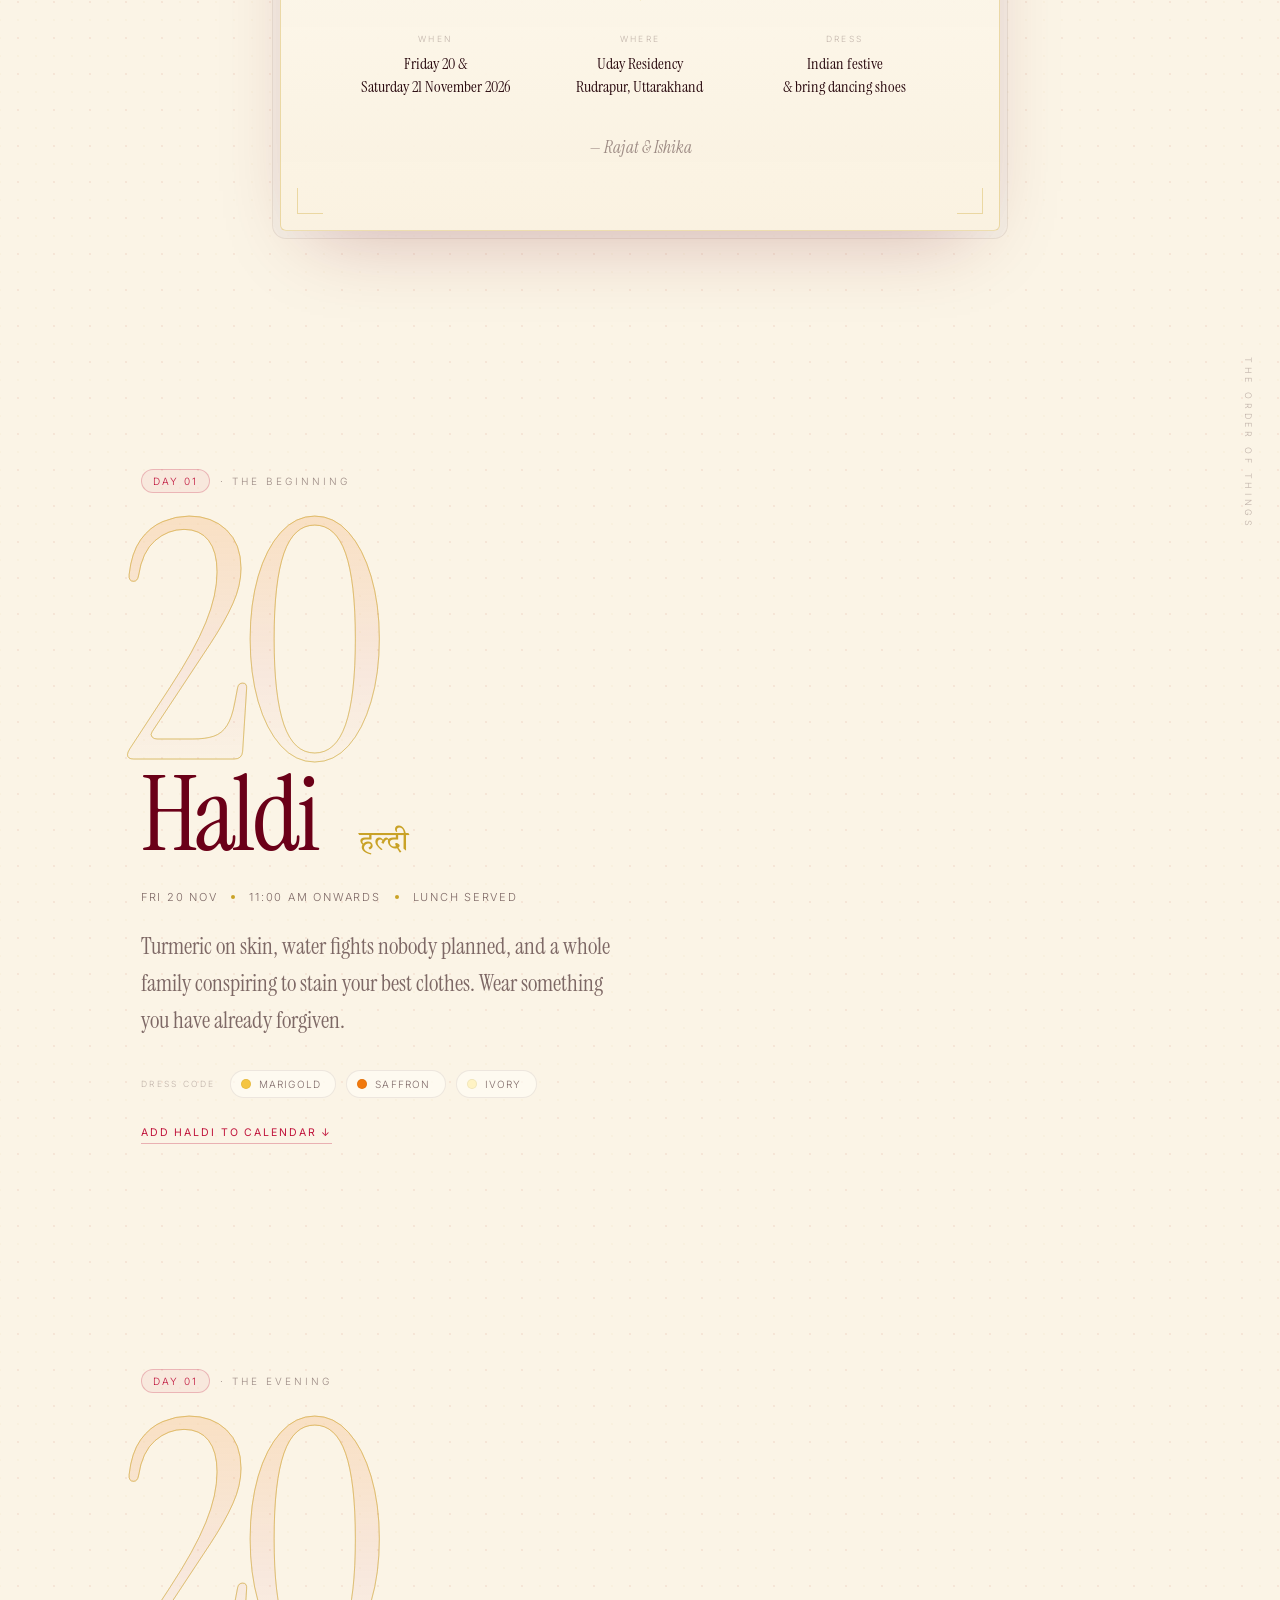
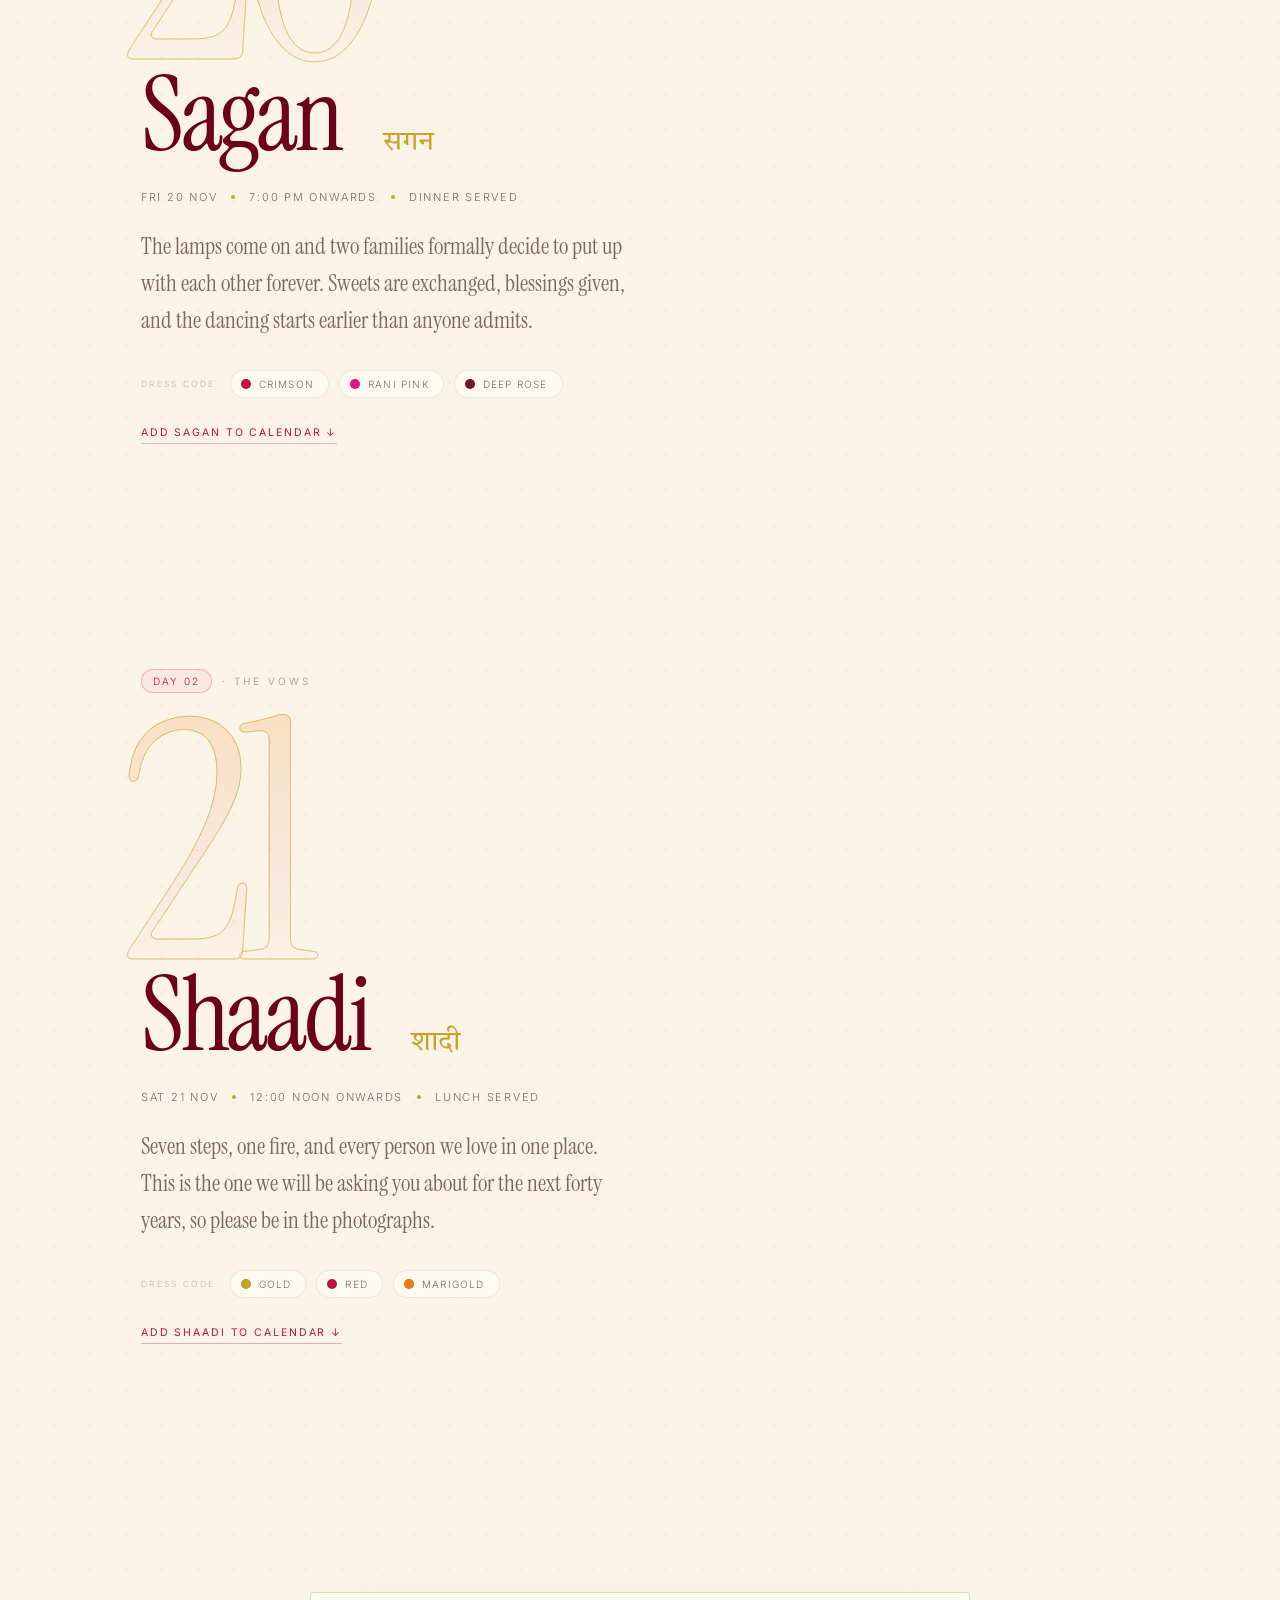
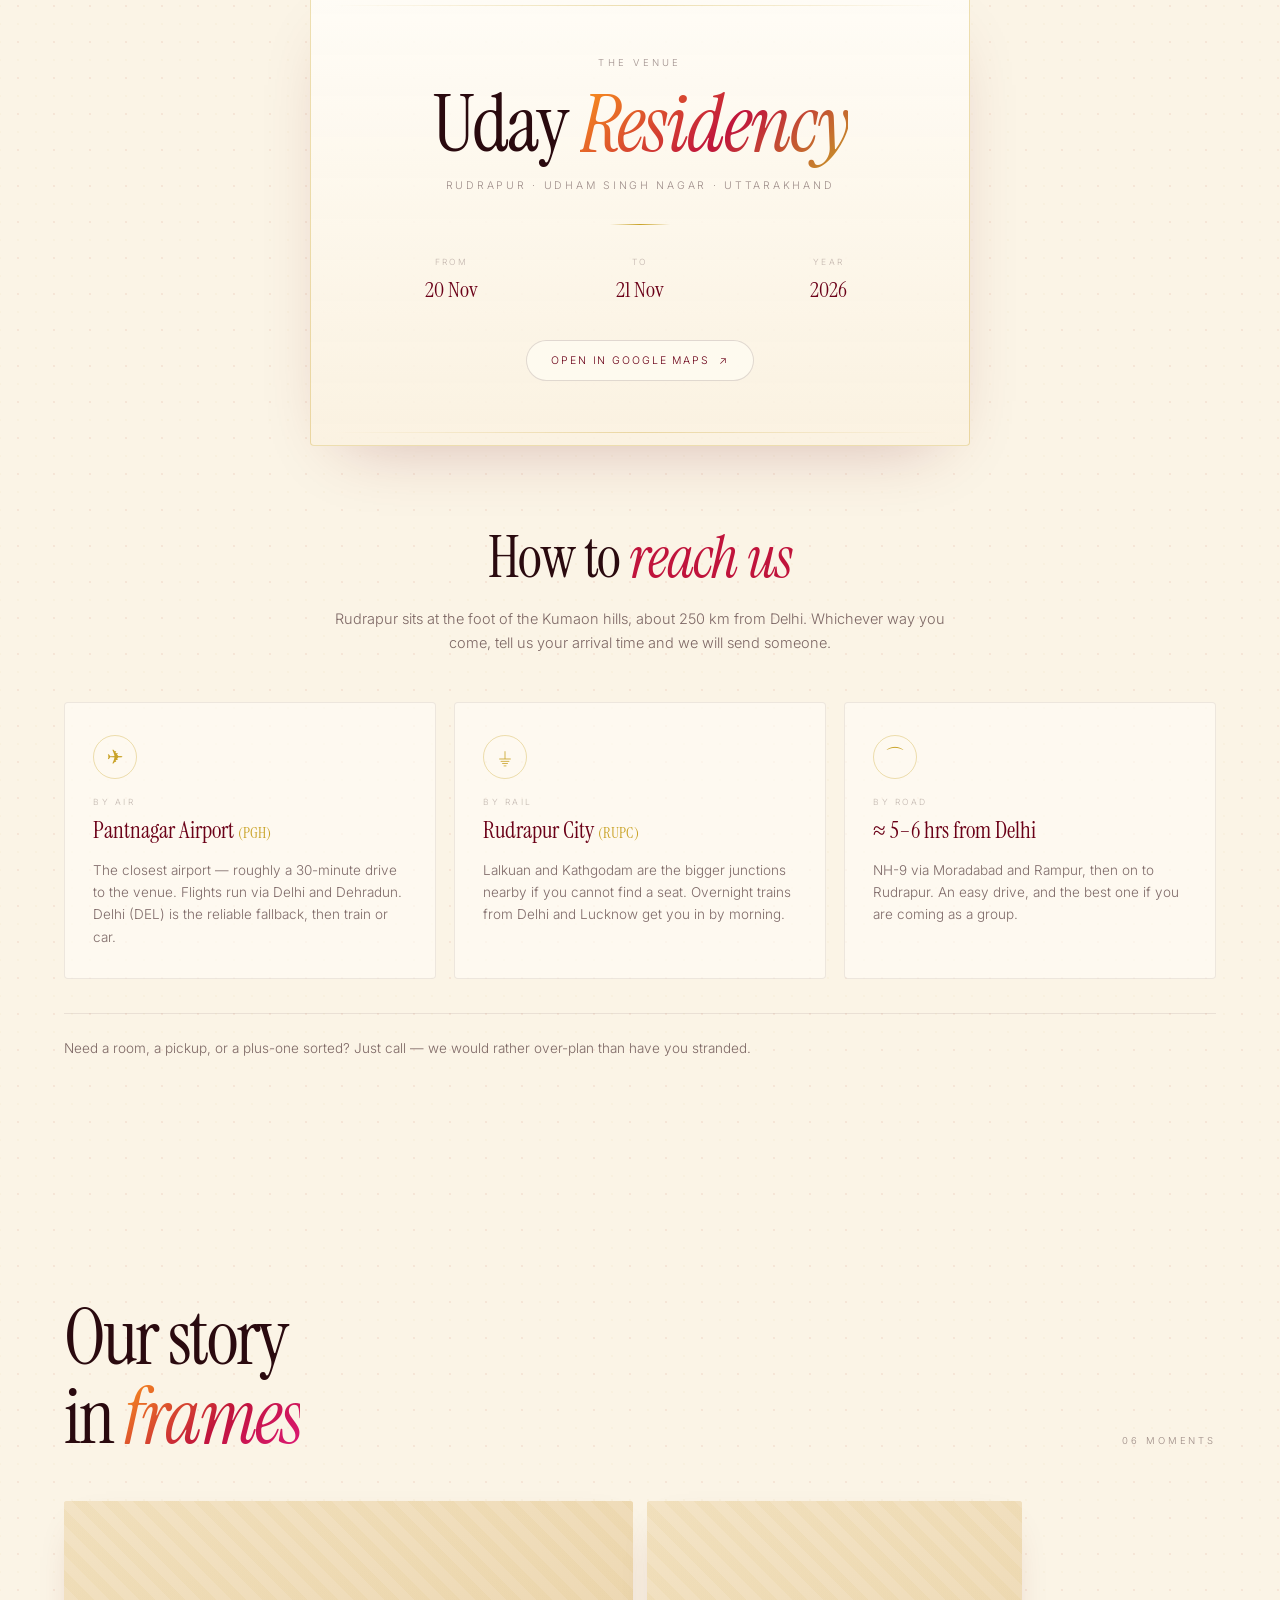
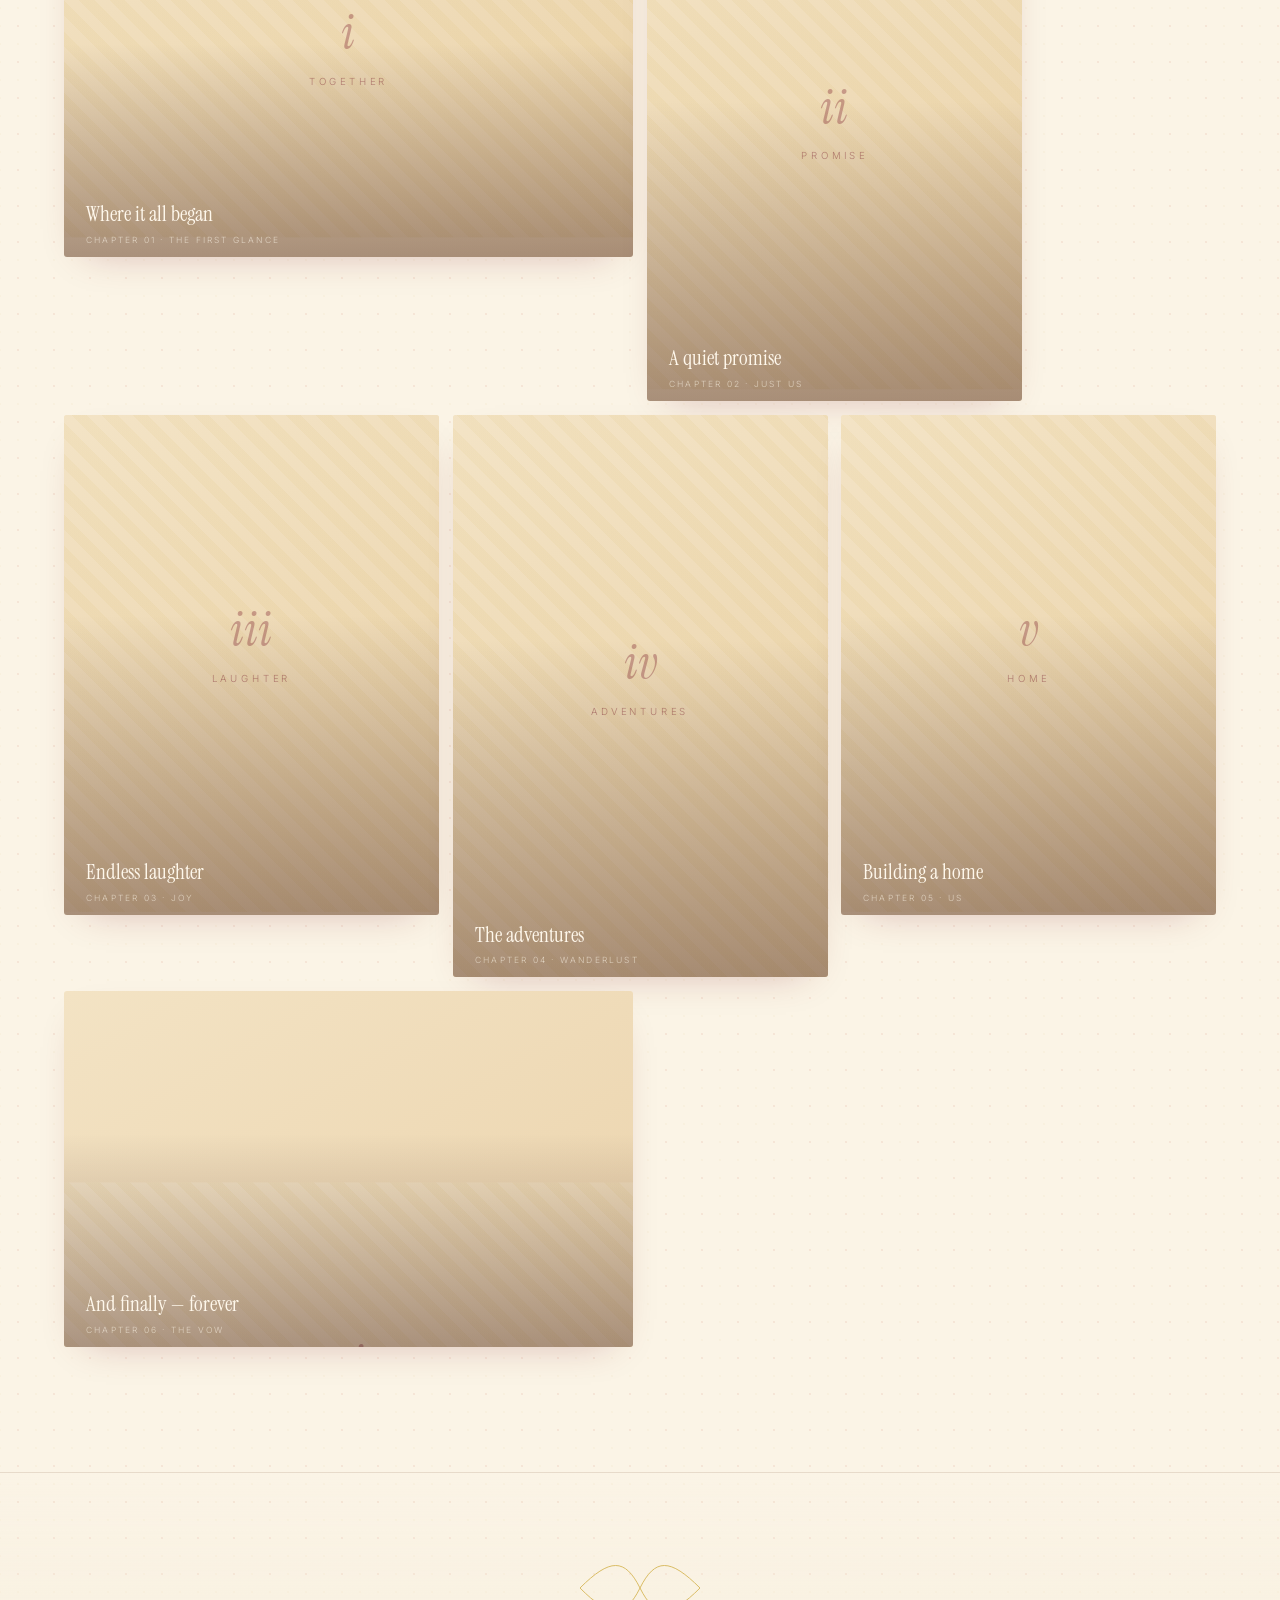
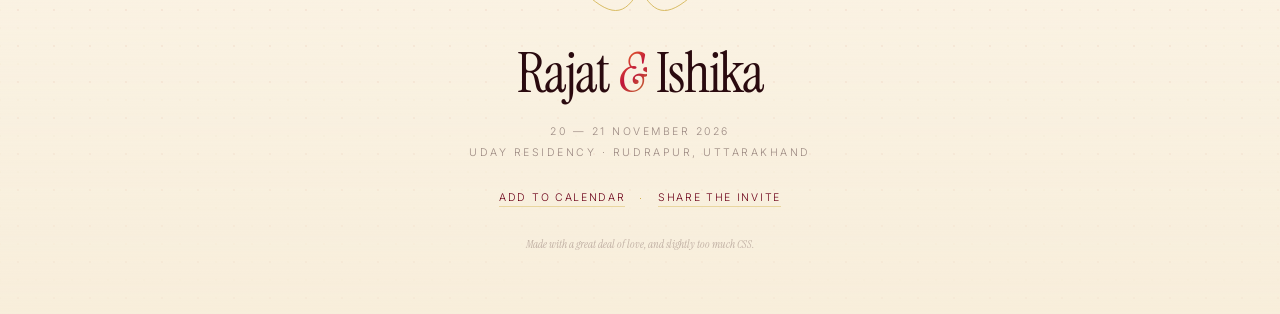
==== commit 6590ee01: "Added new styling" ====
--- a/index.html
+++ b/index.html
@@ -3,49 +3,381 @@
 <head>
 <meta charset="UTF-8">
 <meta name="viewport" content="width=device-width, initial-scale=1.0">
-<title>Rajat & Ishika — 20·21 Nov 2026</title>
+<meta name="theme-color" content="#FBF4E6">
+<title>Rajat &amp; Ishika — 20·21 November 2026</title>
+<meta name="description" content="Rajat & Ishika are getting married. Haldi, Sagan and Shaadi — 20 to 21 November 2026 at Uday Residency, Rudrapur. Ceremonies, travel and gallery.">
 
 <!-- Open Graph / WhatsApp preview -->
 <meta property="og:type" content="website">
 <meta property="og:url" content="https://rajatwedsishika.life/">
-<meta property="og:title" content="Rajat & Ishika — We're getting married! 💍">
-<meta property="og:description" content="Join us to celebrate our wedding on 20–21 November 2025 at Uday Residency, Rudrapur.">
+<meta property="og:title" content="Rajat &amp; Ishika — We're getting married! 💍">
+<meta property="og:description" content="Join us to celebrate our wedding on 20–21 November 2026 at Uday Residency, Rudrapur.">
 <meta property="og:image" content="https://rajatwedsishika.life/photos/og-preview.jpg">
 <meta property="og:image:width" content="1200">
 <meta property="og:image:height" content="630">
 <meta name="twitter:card" content="summary_large_image">
 
-<link href="https://fonts.googleapis.com/css2?family=Instrument+Serif:ital@0;1&family=Inter:wght@300;400;500;600&display=swap" rel="stylesheet">
+<link rel="preconnect" href="https://fonts.googleapis.com">
+<link rel="preconnect" href="https://fonts.gstatic.com" crossorigin>
+<link href="https://fonts.googleapis.com/css2?family=Instrument+Serif:ital@0;1&family=Inter:wght@300;400;500;600&family=Tiro+Devanagari+Hindi:ital@0;1&display=swap" rel="stylesheet">
 <link rel="stylesheet" href="css/styles.css">
 </head>
 <body>
 
-<canvas id="fluid"></canvas>
-<div id="grain"></div>
-
-<!-- BLESSING OVERLAY -->
-<div id="bless-overlay" role="dialog" aria-modal="true">
-  <div class="bless-stage">
-    <span class="bless-flourish">✦</span>
-    <div class="bless-eyebrow">A Blessing</div>
-    <h2 class="bless-title">May your love be forever.</h2>
-    <p class="bless-body">
-      May every sunrise find you holding hands.<br>
-      May every storm pass quickly. May joy be a <em>frequent guest</em><br>
-      in the home you build together.
-    </p>
-    <div class="bless-signature">— from all of us</div>
-    <button class="bless-close" id="blessClose">Close</button>
+<a class="skip-link" href="#hero">Skip to content</a>
+
+<!-- ══════════ CURTAIN / PRELOADER ══════════ -->
+<div id="curtain" aria-hidden="true">
+  <div class="curtain-half left"></div>
+  <div class="curtain-half right"></div>
+  <div class="curtain-core">
+    <svg class="curtain-mandala" viewBox="0 0 200 200" aria-hidden="true">
+      <g fill="none" stroke="currentColor" stroke-width="1" stroke-linecap="round">
+        <circle class="cm-p" cx="100" cy="100" r="26"/>
+        <circle class="cm-p" cx="100" cy="100" r="46"/>
+        <circle class="cm-p" cx="100" cy="100" r="66"/>
+        <circle class="cm-p" cx="100" cy="100" r="86"/>
+        <g class="cm-rays"></g>
+      </g>
+    </svg>
+    <div class="curtain-word">शुभ विवाह</div>
   </div>
 </div>
 
-<div id="PB"></div>
-
-<div id="LB" role="dialog" aria-modal="true">
-  <button class="lbb" id="LBx">×</button>
-  <button class="lbb" id="LBp">←</button>
+<!-- ══════════ AMBIENT LAYERS ══════════ -->
+<canvas id="fluid" aria-hidden="true"></canvas>
+<div id="grain" aria-hidden="true"></div>
+<div id="PB" aria-hidden="true"></div>
+
+<!-- the gathbandhan thread that draws down the page -->
+<svg id="thread" viewBox="0 0 60 1000" preserveAspectRatio="none" aria-hidden="true">
+  <path id="thread-track" d="M30 0 C 8 140, 52 260, 30 400 S 8 620, 30 760 S 52 900, 30 1000" />
+  <path id="thread-draw"  d="M30 0 C 8 140, 52 260, 30 400 S 8 620, 30 760 S 52 900, 30 1000" />
+</svg>
+
+<!-- ══════════ NAV ══════════ -->
+<nav id="NAV">
+  <a class="nlogo" href="#hero" aria-label="Rajat and Ishika — home">
+    <span>R</span><em>&amp;</em><span>I</span>
+  </a>
+  <ul class="nlinks">
+    <li><a href="#invite">Invitation</a></li>
+    <li><a href="#events">Ceremonies</a></li>
+    <li><a href="#venue">Venue &amp; Travel</a></li>
+    <li><a href="#gallery">Gallery</a></li>
+  </ul>
+  <button id="navToggle" class="nav-toggle" aria-expanded="false" aria-controls="NAV" aria-label="Menu">
+    <span></span><span></span>
+  </button>
+</nav>
+
+<!-- ══════════ HERO ══════════ -->
+<section id="hero" data-mood="0" data-thread="Save the date">
+  <!-- marigold toran strung across the top -->
+  <div class="toran" aria-hidden="true"><svg id="toranSvg" viewBox="0 0 1200 120" preserveAspectRatio="none"></svg></div>
+
+  <svg class="hero-mandala" viewBox="0 0 600 600" aria-hidden="true"><g id="mandalaG"></g></svg>
+
+  <div class="hero-stage">
+    <div class="h-tag">
+      <span class="h-tag-deva">शुभ विवाह</span>
+      <span class="h-tag-en">A wedding celebration · 2026</span>
+    </div>
+
+    <div class="h-name-wrap">
+      <h1 class="sr-only">Rajat and Ishika are getting married</h1>
+      <div class="h-name" data-text="Rajat" aria-hidden="true"></div>
+      <div class="h-amp" role="img" aria-label="and">&amp;</div>
+      <div class="h-name" data-text="Ishika" data-delay="1.15" aria-hidden="true"></div>
+    </div>
+
+    <p class="h-date">November <b>20 &mdash; 21</b> <i>·</i> Uday Residency <i>·</i> Rudrapur</p>
+
+    <!-- live countdown -->
+    <div class="countdown" id="countdown" aria-live="off">
+      <div class="cd-unit"><span class="cd-num" data-cd="days">—</span><span class="cd-lab">days</span></div>
+      <div class="cd-sep">:</div>
+      <div class="cd-unit"><span class="cd-num" data-cd="hours">—</span><span class="cd-lab">hours</span></div>
+      <div class="cd-sep">:</div>
+      <div class="cd-unit"><span class="cd-num" data-cd="mins">—</span><span class="cd-lab">minutes</span></div>
+      <div class="cd-sep">:</div>
+      <div class="cd-unit"><span class="cd-num" data-cd="secs">—</span><span class="cd-lab">seconds</span></div>
+    </div>
+    <p class="cd-note" id="cdNote">until the first tilak of turmeric</p>
+
+    <div class="h-cta-row">
+      <a href="#events" class="h-cta primary">The ceremonies <span class="h-cta-arrow">→</span></a>
+      <button class="h-cta ghost" data-ics="all">Add to calendar <span class="h-cta-arrow">↓</span></button>
+      <a href="#venue" class="h-cta ghost">Getting there</a>
+    </div>
+  </div>
+
+  <div class="h-floor-l">20.11.2026</div>
+  <div class="h-floor-r">21.11.2026</div>
+
+  <a class="h-scroll" href="#invite" aria-label="Scroll to the invitation">
+    <span class="h-scroll-icon">↓</span><span>Scroll</span>
+  </a>
+</section>
+
+<!-- ══════════ INVITATION ══════════ -->
+<section id="invite" data-mood="0" data-thread="The invitation">
+  <div class="invite-wrap">
+    <div class="invite-card rv" id="inviteCard">
+      <div class="ic-flap" aria-hidden="true">
+        <div class="ic-seal">
+          <svg viewBox="0 0 60 60" aria-hidden="true"><g id="sealG"></g></svg>
+          <span>R&amp;I</span>
+        </div>
+        <div class="ic-flap-hint">Tap to open the invitation</div>
+      </div>
+
+      <div class="ic-inner">
+        <div class="ic-corner tl"></div><div class="ic-corner tr"></div>
+        <div class="ic-corner bl"></div><div class="ic-corner br"></div>
+
+        <div class="ic-om">॥ श्री गणेशाय नमः ॥</div>
+        <div class="ic-eyebrow">With the blessings of our families</div>
+
+        <p class="ic-lede">
+          We are getting married &mdash; and a wedding is only as bright as
+          the people in the room. Come eat too much, dance badly,
+          and see us begin.
+        </p>
+
+        <div class="ic-names">
+          <span>Rajat</span>
+          <em>weds</em>
+          <span>Ishika</span>
+        </div>
+
+        <div class="ic-rule" aria-hidden="true"><i></i><b>✦</b><i></i></div>
+
+        <div class="ic-facts">
+          <div><div class="icf-l">When</div><div class="icf-v">Friday 20 &amp;<br>Saturday 21 November 2026</div></div>
+          <div><div class="icf-l">Where</div><div class="icf-v">Uday Residency<br>Rudrapur, Uttarakhand</div></div>
+          <div><div class="icf-l">Dress</div><div class="icf-v">Indian festive<br>&amp; bring dancing shoes</div></div>
+        </div>
+
+        <!-- Add family names here when you're ready, e.g.
+             <div class="ic-hosts">Son of Mr &amp; Mrs ____ · Daughter of Mr &amp; Mrs ____</div> -->
+
+        <div class="ic-sign">— Rajat &amp; Ishika</div>
+      </div>
+    </div>
+  </div>
+</section>
+
+<!-- ══════════ CEREMONIES (scrollytelling) ══════════ -->
+<section id="events">
+  <div class="events-rail" aria-hidden="true">
+    <span class="er-lab">The order of things</span>
+  </div>
+
+  <article class="story-section" data-mood="0" data-thread="Haldi" data-event="haldi">
+    <div class="story-content">
+      <div class="story-eyebrow rv"><span class="day">Day 01</span> · The beginning</div>
+      <div class="story-bignum rv d1" data-num="20">20</div>
+      <h2 class="story-name rv d2">Haldi <span class="story-deva">हल्दी</span></h2>
+      <div class="story-meta rv d3">
+        <span>Fri 20 Nov</span><i class="dot"></i><span>11:00 am onwards</span><i class="dot"></i><span>Lunch served</span>
+      </div>
+      <p class="story-desc rv d4">Turmeric on skin, water fights nobody planned, and a whole family conspiring to stain your best clothes. Wear something you have already forgiven.</p>
+      <div class="story-dress rv d5">
+        <span class="sd-lab">Dress code</span>
+        <span class="chip" style="--c:#F5C542">Marigold</span>
+        <span class="chip" style="--c:#F2790C">Saffron</span>
+        <span class="chip" style="--c:#FFF3C4">Ivory</span>
+      </div>
+      <button class="story-ics rv d5" data-ics="haldi">Add Haldi to calendar ↓</button>
+    </div>
+  </article>
+
+  <article class="story-section" data-mood="1" data-thread="Sagan" data-event="sagan">
+    <div class="story-content">
+      <div class="story-eyebrow rv"><span class="day">Day 01</span> · The evening</div>
+      <div class="story-bignum rv d1" data-num="20">20</div>
+      <h2 class="story-name rv d2">Sagan <span class="story-deva">सगन</span></h2>
+      <div class="story-meta rv d3">
+        <span>Fri 20 Nov</span><i class="dot"></i><span>7:00 pm onwards</span><i class="dot"></i><span>Dinner served</span>
+      </div>
+      <p class="story-desc rv d4">The lamps come on and two families formally decide to put up with each other forever. Sweets are exchanged, blessings given, and the dancing starts earlier than anyone admits.</p>
+      <div class="story-dress rv d5">
+        <span class="sd-lab">Dress code</span>
+        <span class="chip" style="--c:#C0143C">Crimson</span>
+        <span class="chip" style="--c:#E0197F">Rani pink</span>
+        <span class="chip" style="--c:#7A1030">Deep rose</span>
+      </div>
+      <button class="story-ics rv d5" data-ics="sagan">Add Sagan to calendar ↓</button>
+    </div>
+  </article>
+
+  <article class="story-section" data-mood="2" data-thread="Shaadi" data-event="shaadi">
+    <div class="story-content">
+      <div class="story-eyebrow rv"><span class="day">Day 02</span> · The vows</div>
+      <div class="story-bignum rv d1" data-num="21">21</div>
+      <h2 class="story-name rv d2">Shaadi <span class="story-deva">शादी</span></h2>
+      <div class="story-meta rv d3">
+        <span>Sat 21 Nov</span><i class="dot"></i><span>12:00 noon onwards</span><i class="dot"></i><span>Lunch served</span>
+      </div>
+      <p class="story-desc rv d4">Seven steps, one fire, and every person we love in one place. This is the one we will be asking you about for the next forty years, so please be in the photographs.</p>
+      <div class="story-dress rv d5">
+        <span class="sd-lab">Dress code</span>
+        <span class="chip" style="--c:#C9A227">Gold</span>
+        <span class="chip" style="--c:#C0143C">Red</span>
+        <span class="chip" style="--c:#F2790C">Marigold</span>
+      </div>
+      <button class="story-ics rv d5" data-ics="shaadi">Add Shaadi to calendar ↓</button>
+    </div>
+  </article>
+</section>
+
+<!-- ══════════ VENUE & TRAVEL ══════════ -->
+<section id="venue" data-mood="2" data-thread="Getting there">
+  <div class="venue-card rv">
+    <div class="venue-eyebrow">The venue</div>
+    <div class="venue-name">Uday <em>Residency</em></div>
+    <div class="venue-loc">Rudrapur · Udham Singh Nagar · Uttarakhand</div>
+    <div class="venue-divider" aria-hidden="true"></div>
+    <div class="venue-meta">
+      <div><div class="vm-label">From</div><div class="vm-val">20 Nov</div></div>
+      <div><div class="vm-label">To</div><div class="vm-val">21 Nov</div></div>
+      <div><div class="vm-label">Year</div><div class="vm-val">2026</div></div>
+    </div>
+    <a class="venue-map" href="https://www.google.com/maps/search/?api=1&query=Uday+Residency+Rudrapur+Uttarakhand" target="_blank" rel="noopener">
+      Open in Google Maps <span aria-hidden="true">↗</span>
+    </a>
+  </div>
+
+  <div class="travel rv d1">
+    <div class="travel-head">
+      <div class="t-title">How to <em>reach us</em></div>
+      <p class="t-sub">Rudrapur sits at the foot of the Kumaon hills, about 250 km from Delhi. Whichever way you come, tell us your arrival time and we will send someone.</p>
+    </div>
+    <div class="travel-grid">
+      <div class="tcard">
+        <div class="tc-icon" aria-hidden="true">✈</div>
+        <div class="tc-mode">By air</div>
+        <div class="tc-main">Pantnagar Airport <span>(PGH)</span></div>
+        <p class="tc-note">The closest airport — roughly a 30-minute drive to the venue. Flights run via Delhi and Dehradun. Delhi (DEL) is the reliable fallback, then train or car.</p>
+      </div>
+      <div class="tcard">
+        <div class="tc-icon" aria-hidden="true">⏚</div>
+        <div class="tc-mode">By rail</div>
+        <div class="tc-main">Rudrapur City <span>(RUPC)</span></div>
+        <p class="tc-note">Lalkuan and Kathgodam are the bigger junctions nearby if you cannot find a seat. Overnight trains from Delhi and Lucknow get you in by morning.</p>
+      </div>
+      <div class="tcard">
+        <div class="tc-icon" aria-hidden="true">⌒</div>
+        <div class="tc-mode">By road</div>
+        <div class="tc-main">≈ 5–6 hrs from Delhi</div>
+        <p class="tc-note">NH-9 via Moradabad and Rampur, then on to Rudrapur. An easy drive, and the best one if you are coming as a group.</p>
+      </div>
+    </div>
+    <div class="travel-foot">
+      <span>Need a room, a pickup, or a plus-one sorted? Just call — we would rather over-plan than have you stranded.</span>
+    </div>
+  </div>
+</section>
+
+<!-- ══════════ GALLERY ══════════ -->
+<section id="gallery" data-mood="2" data-thread="In frames">
+  <div class="g-header rv">
+    <div class="g-title">Our story<br>in <em>frames</em></div>
+    <div class="g-meta"><span id="gCount">06</span> moments</div>
+  </div>
+
+  <div class="gg rv d1" id="GG">
+    <!-- Swap each .gph placeholder for: <img src="photos/photo1.jpg" alt="..."> — see PHOTO-GUIDE.md -->
+    <figure class="gi" data-span="wide">
+      <div class="gi-corner tl"></div><div class="gi-corner tr"></div><div class="gi-corner bl"></div><div class="gi-corner br"></div>
+      <div class="gi-badge">— No. 01 —</div><div class="gi-expand" aria-hidden="true">↗</div>
+      <div class="gph"><span class="gph-n">i</span><span class="gph-l">Together</span></div>
+      <div class="gi-grad"></div><div class="gi-tint"></div>
+      <figcaption class="gi-caption">
+        <div class="gi-caption-title">Where it all began</div>
+        <div class="gi-caption-meta">Chapter 01 · The first glance</div>
+      </figcaption>
+    </figure>
+
+    <figure class="gi">
+      <div class="gi-corner tl"></div><div class="gi-corner tr"></div><div class="gi-corner bl"></div><div class="gi-corner br"></div>
+      <div class="gi-badge">— No. 02 —</div><div class="gi-expand" aria-hidden="true">↗</div>
+      <div class="gph"><span class="gph-n">ii</span><span class="gph-l">Promise</span></div>
+      <div class="gi-grad"></div><div class="gi-tint"></div>
+      <figcaption class="gi-caption">
+        <div class="gi-caption-title">A quiet promise</div>
+        <div class="gi-caption-meta">Chapter 02 · Just us</div>
+      </figcaption>
+    </figure>
+
+    <figure class="gi">
+      <div class="gi-corner tl"></div><div class="gi-corner tr"></div><div class="gi-corner bl"></div><div class="gi-corner br"></div>
+      <div class="gi-badge">— No. 03 —</div><div class="gi-expand" aria-hidden="true">↗</div>
+      <div class="gph"><span class="gph-n">iii</span><span class="gph-l">Laughter</span></div>
+      <div class="gi-grad"></div><div class="gi-tint"></div>
+      <figcaption class="gi-caption">
+        <div class="gi-caption-title">Endless laughter</div>
+        <div class="gi-caption-meta">Chapter 03 · Joy</div>
+      </figcaption>
+    </figure>
+
+    <figure class="gi" data-span="tall">
+      <div class="gi-corner tl"></div><div class="gi-corner tr"></div><div class="gi-corner bl"></div><div class="gi-corner br"></div>
+      <div class="gi-badge">— No. 04 —</div><div class="gi-expand" aria-hidden="true">↗</div>
+      <div class="gph"><span class="gph-n">iv</span><span class="gph-l">Adventures</span></div>
+      <div class="gi-grad"></div><div class="gi-tint"></div>
+      <figcaption class="gi-caption">
+        <div class="gi-caption-title">The adventures</div>
+        <div class="gi-caption-meta">Chapter 04 · Wanderlust</div>
+      </figcaption>
+    </figure>
+
+    <figure class="gi">
+      <div class="gi-corner tl"></div><div class="gi-corner tr"></div><div class="gi-corner bl"></div><div class="gi-corner br"></div>
+      <div class="gi-badge">— No. 05 —</div><div class="gi-expand" aria-hidden="true">↗</div>
+      <div class="gph"><span class="gph-n">v</span><span class="gph-l">Home</span></div>
+      <div class="gi-grad"></div><div class="gi-tint"></div>
+      <figcaption class="gi-caption">
+        <div class="gi-caption-title">Building a home</div>
+        <div class="gi-caption-meta">Chapter 05 · Us</div>
+      </figcaption>
+    </figure>
+
+    <figure class="gi" data-span="wide">
+      <div class="gi-corner tl"></div><div class="gi-corner tr"></div><div class="gi-corner bl"></div><div class="gi-corner br"></div>
+      <div class="gi-badge">— No. 06 —</div><div class="gi-expand" aria-hidden="true">↗</div>
+      <div class="gph"><span class="gph-n">vi</span><span class="gph-l">Forever</span></div>
+      <div class="gi-grad"></div><div class="gi-tint"></div>
+      <figcaption class="gi-caption">
+        <div class="gi-caption-title">And finally — forever</div>
+        <div class="gi-caption-meta">Chapter 06 · The vow</div>
+      </figcaption>
+    </figure>
+  </div>
+</section>
+
+<!-- ══════════ FOOTER ══════════ -->
+<footer>
+  <svg class="knot" viewBox="0 0 200 90" aria-hidden="true">
+    <path id="knotPath" d="M20 45 C 60 5, 80 5, 100 45 C 120 85, 140 85, 180 45 C 140 5, 120 5, 100 45 C 80 85, 60 85, 20 45" fill="none" stroke="currentColor" stroke-width="1.2"/>
+  </svg>
+  <div class="fb">Rajat <em>&amp;</em> Ishika</div>
+  <div class="fm">20 — 21 November 2026<br>Uday Residency · Rudrapur, Uttarakhand</div>
+  <div class="fx">
+    <button data-ics="all" class="link-btn">Add to calendar</button><i>·</i>
+    <button id="shareBtn" class="link-btn">Share the invite</button>
+  </div>
+  <div class="fc">Made with a great deal of love, and slightly too much CSS.</div>
+</footer>
+
+<!-- ══════════ LIGHTBOX ══════════ -->
+<div id="LB" role="dialog" aria-modal="true" aria-label="Photo viewer">
+  <button class="lbb" id="LBx" aria-label="Close">×</button>
+  <button class="lbb" id="LBp" aria-label="Previous photo">←</button>
   <img id="LBi" src="" alt="">
-  <button class="lbb" id="LBn">→</button>
+  <div id="LBph" aria-hidden="true"></div>
+  <button class="lbb" id="LBn" aria-label="Next photo">→</button>
   <div id="LB-info">
     <div id="LB-info-title"></div>
     <div id="LB-info-meta"></div>
@@ -53,211 +385,8 @@
   <div id="LBc"></div>
 </div>
 
-<nav id="NAV">
-  <div class="nlogo">R & I</div>
-  <ul class="nlinks">
-    <li><a href="#story">Events</a></li>
-    <li><a href="#venue">Venue</a></li>
-    <li><a href="#gallery">Gallery</a></li>
-  </ul>
-</nav>
-
-<!-- ══ HERO ══ -->
-<section id="hero">
-  <div class="h-tag">A Wedding Celebration · 2026</div>
-
-  <div class="hero-stage">
-    <div class="h-name-wrap">
-      <div class="h-name" data-text="Rajat"></div>
-      <div class="h-amp">&amp;</div>
-      <div class="h-name" data-text="Ishika" data-delay="1.3"></div>
-    </div>
-
-    <div class="h-date">November <b>20 — 21</b> · Uday Residency · Rudrapur</div>
-
-    <div class="h-cta-row">
-      <a href="#story" class="h-cta">See the events <span class="h-cta-arrow">→</span></a>
-      <a href="#gallery" class="h-cta ghost">View gallery</a>
-      <button class="h-cta bless" id="blessBtn">Bless the couple <span class="h-cta-arrow">✦</span></button>
-    </div>
-  </div>
-
-  <div class="h-floor-l">20.11.25</div>
-  <div class="h-floor-r">21.11.25</div>
-
-  <div class="h-scroll" onclick="document.getElementById('story').scrollIntoView({behavior:'smooth'})">
-    <div class="h-scroll-icon">↓</div>
-    <span>Scroll</span>
-  </div>
-</section>
-
-<!-- ══ STORY (sticky scrollytelling) ══ -->
-<section id="story">
-
-  <div class="story-section" data-blob-mood="0">
-    <div class="story-content">
-      <div class="story-eyebrow rv"><span class="day">Day 01</span> · The Beginning</div>
-      <div class="story-bignum rv d1">20</div>
-      <div class="story-name rv d2">Haldi</div>
-      <div class="story-meta rv d3">
-        <span>20 Nov 2026</span><span class="story-meta-dot"></span>
-        <span>Lunch</span><span class="story-meta-dot"></span>
-        <span>Afternoon</span>
-      </div>
-      <p class="story-desc rv d4">The morning of celebration. Turmeric, laughter, and the start of something forever.</p>
-    </div>
-  </div>
-
-  <div class="story-section" data-blob-mood="1">
-    <div class="story-content">
-      <div class="story-eyebrow rv"><span class="day">Day 01</span> · The Evening</div>
-      <div class="story-bignum rv d1">20</div>
-      <div class="story-name rv d2">Sagan</div>
-      <div class="story-meta rv d3">
-        <span>20 Nov 2026</span><span class="story-meta-dot"></span>
-        <span>Dinner</span><span class="story-meta-dot"></span>
-        <span>Evening</span>
-      </div>
-      <p class="story-desc rv d4">As the sun sets, two families come together. Sweets are exchanged, blessings shared.</p>
-    </div>
-  </div>
-
-  <div class="story-section" data-blob-mood="2">
-    <div class="story-content">
-      <div class="story-eyebrow rv"><span class="day">Day 02</span> · The Vows</div>
-      <div class="story-bignum rv d1">21</div>
-      <div class="story-name rv d2">Shaadi</div>
-      <div class="story-meta rv d3">
-        <span>21 Nov 2026</span><span class="story-meta-dot"></span>
-        <span>Lunch</span><span class="story-meta-dot"></span>
-        <span>The Wedding</span>
-      </div>
-      <p class="story-desc rv d4">The day everything changes. Two become one, surrounded by the people they love most.</p>
-    </div>
-  </div>
-
-</section>
-
-<!-- ══ VENUE ══ -->
-<section id="venue">
-  <div class="venue-card rv">
-    <div class="venue-eyebrow">The Venue</div>
-    <div class="venue-name">Uday <em>Residency</em></div>
-    <div class="venue-loc">Rudrapur · Uttarakhand</div>
-    <div class="venue-divider"></div>
-    <div class="venue-meta">
-      <div><div class="vm-label">From</div><div class="vm-val">20 November</div></div>
-      <div><div class="vm-label">To</div><div class="vm-val">21 November</div></div>
-      <div><div class="vm-label">Year</div><div class="vm-val">2026</div></div>
-    </div>
-  </div>
-</section>
-
-<!-- ══ GALLERY ══ -->
-<section id="gallery">
-  <div class="g-header rv">
-    <div class="g-title">Our story<br>in <em>frames</em></div>
-    <div class="g-meta">06 moments</div>
-  </div>
-  <div class="gg rv d1" id="GG">
-    
-    <!-- Photo 1: Main couple photo (wide cinematic) -->
-    <div class="gi">
-      <div class="gi-corner tl"></div><div class="gi-corner tr"></div>
-      <div class="gi-corner bl"></div><div class="gi-corner br"></div>
-      <div class="gi-badge">— No. 01 —</div>
-      <div class="gi-expand">↗</div>
-      <!-- Replace this placeholder with: <img src="photos/photo1.jpg" alt="Rajat & Ishika"> -->
-      <div class="gph"><div class="gph-n">i</div><div class="gph-l">Together</div></div>
-      <div class="gi-grad"></div><div class="gi-tint"></div>
-      <div class="gi-caption">
-        <div class="gi-caption-title">Where it all began</div>
-        <div class="gi-caption-meta">Chapter 01 · The First Glance</div>
-      </div>
-    </div>
-
-    <!-- Photo 2 -->
-    <div class="gi">
-      <div class="gi-corner tl"></div><div class="gi-corner tr"></div>
-      <div class="gi-corner bl"></div><div class="gi-corner br"></div>
-      <div class="gi-badge">— No. 02 —</div>
-      <div class="gi-expand">↗</div>
-      <!-- Replace with: <img src="photos/photo2.jpg" alt="Rajat & Ishika"> -->
-      <div class="gph"><div class="gph-n">ii</div><div class="gph-l">Promise</div></div>
-      <div class="gi-grad"></div><div class="gi-tint"></div>
-      <div class="gi-caption">
-        <div class="gi-caption-title">A quiet promise</div>
-        <div class="gi-caption-meta">Chapter 02 · Just Us</div>
-      </div>
-    </div>
-
-    <!-- Photo 3 -->
-    <div class="gi">
-      <div class="gi-corner tl"></div><div class="gi-corner tr"></div>
-      <div class="gi-corner bl"></div><div class="gi-corner br"></div>
-      <div class="gi-badge">— No. 03 —</div>
-      <div class="gi-expand">↗</div>
-      <!-- Replace with: <img src="photos/photo3.jpg" alt="Rajat & Ishika"> -->
-      <div class="gph"><div class="gph-n">iii</div><div class="gph-l">Laughter</div></div>
-      <div class="gi-grad"></div><div class="gi-tint"></div>
-      <div class="gi-caption">
-        <div class="gi-caption-title">Endless laughter</div>
-        <div class="gi-caption-meta">Chapter 03 · Joy</div>
-      </div>
-    </div>
-
-    <!-- Photo 4 -->
-    <div class="gi">
-      <div class="gi-corner tl"></div><div class="gi-corner tr"></div>
-      <div class="gi-corner bl"></div><div class="gi-corner br"></div>
-      <div class="gi-badge">— No. 04 —</div>
-      <div class="gi-expand">↗</div>
-      <!-- Replace with: <img src="photos/photo4.jpg" alt="Rajat & Ishika"> -->
-      <div class="gph"><div class="gph-n">iv</div><div class="gph-l">Adventures</div></div>
-      <div class="gi-grad"></div><div class="gi-tint"></div>
-      <div class="gi-caption">
-        <div class="gi-caption-title">The adventures</div>
-        <div class="gi-caption-meta">Chapter 04 · Wanderlust</div>
-      </div>
-    </div>
-
-    <!-- Photo 5 -->
-    <div class="gi">
-      <div class="gi-corner tl"></div><div class="gi-corner tr"></div>
-      <div class="gi-corner bl"></div><div class="gi-corner br"></div>
-      <div class="gi-badge">— No. 05 —</div>
-      <div class="gi-expand">↗</div>
-      <!-- Replace with: <img src="photos/photo5.jpg" alt="Rajat & Ishika"> -->
-      <div class="gph"><div class="gph-n">v</div><div class="gph-l">Home</div></div>
-      <div class="gi-grad"></div><div class="gi-tint"></div>
-      <div class="gi-caption">
-        <div class="gi-caption-title">Building a home</div>
-        <div class="gi-caption-meta">Chapter 05 · Us</div>
-      </div>
-    </div>
-
-    <!-- Photo 6: Panoramic (wide bottom) -->
-    <div class="gi">
-      <div class="gi-corner tl"></div><div class="gi-corner tr"></div>
-      <div class="gi-corner bl"></div><div class="gi-corner br"></div>
-      <div class="gi-badge">— No. 06 —</div>
-      <div class="gi-expand">↗</div>
-      <!-- Replace with: <img src="photos/photo6.jpg" alt="Rajat & Ishika"> -->
-      <div class="gph"><div class="gph-n">vi</div><div class="gph-l">Forever</div></div>
-      <div class="gi-grad"></div><div class="gi-tint"></div>
-      <div class="gi-caption">
-        <div class="gi-caption-title">And finally — forever</div>
-        <div class="gi-caption-meta">Chapter 06 · The Vow</div>
-      </div>
-    </div>
-
-  </div>
-</section>
-
-<footer>
-  <div class="fb">Rajat <em>&</em> Ishika</div>
-  <div class="fm">20 — 21 November 2026<br>Uday Residency · Rudrapur</div>
-</footer>
+<!-- ══════════ TOAST ══════════ -->
+<div id="toast" role="status" aria-live="polite"></div>
 
 <script src="js/main.js"></script>
 </body>
--- a/css/styles.css
+++ b/css/styles.css
@@ -1,699 +1,1006 @@
+/* ═══════════════════════════════════════════════════
+   RAJAT & ISHIKA · 20–21 NOV 2026
+   "The Marigold Thread"
+   ═══════════════════════════════════════════════════ */
+
+:root{
+  /* ground & ink */
+  --ivory:#FBF4E6;
+  --ivory-2:#F6EBD6;
+  --ink:#2A0A0F;
+  --ink-60:rgba(42,10,15,.6);
+  --ink-45:rgba(42,10,15,.45);
+  --ink-28:rgba(42,10,15,.28);
+  --ink-14:rgba(42,10,15,.14);
+  --ink-08:rgba(42,10,15,.08);
+
+  /* the wedding palette */
+  --marigold:#F2790C;
+  --saffron:#FF9E1B;
+  --turmeric:#F5C542;
+  --crimson:#C0143C;
+  --rani:#E0197F;
+  --gold:#C9A227;
+  --gold-soft:rgba(201,162,39,.34);
+  --maroon:#6B0018;
+
+  --serif:'Instrument Serif',Georgia,serif;
+  --sans:'Inter',system-ui,-apple-system,sans-serif;
+  --deva:'Tiro Devanagari Hindi','Instrument Serif',serif;
+
+  --ease:cubic-bezier(.16,1,.3,1);
+  --ease-io:cubic-bezier(.65,0,.35,1);
+
+  --gutter:clamp(28px,5vw,80px);
+  --maxw:1240px;
+}
+
 *,*::before,*::after{box-sizing:border-box;margin:0;padding:0}
-html{overflow-x:hidden;scroll-behavior:smooth;font-size:16px;background:#000}
-body{background:#000;color:#fff;font-family:'Inter',sans-serif;font-weight:300;overflow-x:hidden;-webkit-font-smoothing:antialiased}
-
-/* ── PROGRESS ── */
-#PB{position:fixed;top:0;left:0;height:2px;background:linear-gradient(90deg,#ffe5a0,#ff9e7d,#ff7eb3);transform-origin:left;transform:scaleX(0);z-index:1001}
-
-/* ── NAV ── */
-nav{position:fixed;top:0;left:0;right:0;z-index:800;padding:22px 40px;display:flex;justify-content:space-between;align-items:center;backdrop-filter:blur(24px) saturate(180%);background:rgba(0,0,0,.4);border-bottom:1px solid rgba(255,255,255,.05)}
-.nlogo{font-family:'Instrument Serif',serif;font-style:italic;font-size:18px}
-.nlinks{list-style:none;display:flex;gap:32px}
-.nlinks a{font-size:11px;letter-spacing:.18em;text-transform:uppercase;color:rgba(255,255,255,.5);text-decoration:none;transition:color .3s}
-.nlinks a:hover{color:#fff}
-
-/* ════════════════════════════════
-   FIXED GLOBAL CANVAS BACKGROUND
-   The fluid gradient lives behind EVERYTHING
-   and morphs as you scroll
-════════════════════════════════ */
+
+html{
+  overflow-x:hidden;scroll-behavior:smooth;font-size:16px;
+  background:var(--ivory);scroll-padding-top:88px;
+}
+body{
+  background-color:var(--ivory);
+  background-image:
+    radial-gradient(circle,rgba(192,20,60,.05) 1px,transparent 1px),
+    radial-gradient(circle,rgba(201,162,39,.04) 1px,transparent 1px);
+  background-size:36px 36px,18px 18px;
+  background-position:0 0,9px 9px;
+  color:var(--ink);font-family:var(--sans);font-weight:300;
+  overflow-x:hidden;-webkit-font-smoothing:antialiased;
+  text-rendering:optimizeLegibility;
+}
+
+::selection{background:rgba(242,121,12,.24);color:var(--maroon)}
+
+.sr-only{
+  position:absolute;width:1px;height:1px;padding:0;margin:-1px;
+  overflow:hidden;clip:rect(0 0 0 0);white-space:nowrap;border:0;
+}
+.skip-link{
+  position:fixed;top:-100px;left:16px;z-index:2000;
+  background:var(--maroon);color:var(--ivory);
+  padding:10px 18px;border-radius:999px;font-size:12px;letter-spacing:.1em;
+  text-transform:uppercase;text-decoration:none;transition:top .2s;
+}
+.skip-link:focus{top:16px}
+
+:focus-visible{outline:2px solid var(--crimson);outline-offset:3px;border-radius:4px}
+
+/* ═══════════════ AMBIENT LAYERS ═══════════════ */
 #fluid{position:fixed;inset:0;z-index:0;pointer-events:none}
-
-/* static grain — non-flickering texture over the canvas */
-#grain{position:fixed;inset:0;z-index:1;pointer-events:none;opacity:.07;mix-blend-mode:overlay;background-image:url("data:image/svg+xml;utf8,<svg viewBox='0 0 200 200' xmlns='http://www.w3.org/2000/svg'><filter id='n'><feTurbulence type='fractalNoise' baseFrequency='0.85' numOctaves='3' stitchTiles='stitch'/><feColorMatrix values='0 0 0 0 0 0 0 0 0 0 0 0 0 0 0 0 0 0 0.7 0'/></filter><rect width='100%25' height='100%25' filter='url(%23n)'/></svg>");background-size:200px 200px}
-
-/* ════════════════════════════════
-   HERO
-════════════════════════════════ */
-#hero{position:relative;width:100vw;height:100vh;display:flex;align-items:center;justify-content:center;z-index:2}
-
-/* tiny label at top */
+#grain{
+  position:fixed;inset:0;z-index:1;pointer-events:none;opacity:.045;
+  mix-blend-mode:multiply;background-size:200px 200px;
+  background-image:url("data:image/svg+xml;utf8,<svg viewBox='0 0 200 200' xmlns='http://www.w3.org/2000/svg'><filter id='n'><feTurbulence type='fractalNoise' baseFrequency='0.85' numOctaves='3' stitchTiles='stitch'/><feColorMatrix values='0 0 0 0 0.6 0 0 0 0 0.2 0 0 0 0 0.1 0 0 0 0.7 0'/></filter><rect width='100%25' height='100%25' filter='url(%23n)'/></svg>");
+}
+#PB{
+  position:fixed;top:0;left:0;right:0;height:2px;z-index:1001;
+  background:linear-gradient(90deg,var(--saffron),var(--crimson),var(--rani),var(--gold));
+  transform-origin:left;transform:scaleX(0);
+}
+
+/* ═══════════════ THE GATHBANDHAN THREAD ═══════════════ */
+#thread,#thread-knots{
+  position:fixed;left:max(14px,2.2vw);top:0;width:60px;
+  height:100vh;height:100svh;          /* svh keeps the last knot clear of mobile browser chrome */
+  z-index:6;pointer-events:none;
+}
+#thread-knots{z-index:7}
+#thread path{fill:none;stroke-linecap:round}
+#thread-track{stroke:var(--ink-08);stroke-width:1}
+#thread-draw{
+  stroke:var(--gold);stroke-width:1.6;
+  filter:drop-shadow(0 0 6px rgba(201,162,39,.5));
+}
+.thread-knot{
+  position:absolute;left:0;width:100%;height:14px;margin-top:-7px;
+  display:flex;align-items:center;justify-content:center;
+}
+.tk-dot{
+  width:7px;height:7px;border-radius:50%;
+  background:var(--ivory);border:1px solid var(--ink-28);
+  transition:all .5s var(--ease);
+}
+.thread-knot.on .tk-dot{
+  background:var(--marigold);border-color:var(--marigold);
+  box-shadow:0 0 0 4px rgba(242,121,12,.18),0 0 14px rgba(242,121,12,.6);
+  transform:scale(1.3);
+}
+.tk-lab{
+  position:absolute;left:34px;white-space:nowrap;
+  font-size:9px;letter-spacing:.2em;text-transform:uppercase;
+  color:var(--ink-45);opacity:0;transform:translateX(-6px);
+  transition:all .5s var(--ease);
+}
+.thread-knot.on .tk-lab{opacity:1;transform:translateX(0);color:var(--maroon)}
+
+/* on phones the rail tucks into the page gutter: thinner, dots only, no labels */
+@media (max-width:900px){
+  #thread,#thread-knots{left:0;width:18px}
+  .thread-knot{height:12px;margin-top:-6px}
+  #thread-draw{stroke-width:1.4}
+  .tk-lab{display:none}
+  .tk-dot{width:5px;height:5px}
+  .thread-knot.on .tk-dot{
+    box-shadow:0 0 0 3px rgba(242,121,12,.2),0 0 10px rgba(242,121,12,.6);
+  }
+}
+
+/* ═══════════════ CURTAIN / PRELOADER ═══════════════ */
+#curtain{
+  position:fixed;inset:0;z-index:1500;pointer-events:none;
+  display:flex;align-items:center;justify-content:center;
+}
+.curtain-half{
+  position:absolute;top:0;bottom:0;width:50.5%;
+  background:linear-gradient(180deg,#FDF8EC,#F3E4C8);
+  transition:transform 1.15s var(--ease) .9s;
+  box-shadow:0 0 60px rgba(107,0,24,.1);
+}
+.curtain-half.left{left:0}
+.curtain-half.right{right:0}
+.curtain-core{
+  position:relative;z-index:2;text-align:center;color:var(--gold);
+  transition:opacity .5s ease,transform .8s var(--ease);
+}
+.curtain-mandala{width:132px;height:132px;display:block;margin:0 auto 14px}
+.curtain-mandala .cm-p,.curtain-mandala .cm-rays *{
+  stroke-dasharray:var(--len,600);stroke-dashoffset:var(--len,600);
+  animation:drawIn 1.1s var(--ease-io) forwards;
+}
+@keyframes drawIn{to{stroke-dashoffset:0}}
+.curtain-word{
+  font-family:var(--deva);font-size:19px;letter-spacing:.16em;padding-left:.16em;
+  color:var(--maroon);opacity:0;animation:fadeIn .8s ease forwards .55s;
+}
+#curtain.done .curtain-half.left{transform:translateX(-101%)}
+#curtain.done .curtain-half.right{transform:translateX(101%)}
+#curtain.done .curtain-core{opacity:0;transform:scale(1.35);transition-delay:.6s}
+#curtain.gone{display:none}
+
+@keyframes fadeIn{to{opacity:1}}
+
+/* ═══════════════ NAV ═══════════════ */
+nav#NAV{
+  position:fixed;top:0;left:0;right:0;z-index:800;
+  padding:18px var(--gutter);
+  display:flex;justify-content:space-between;align-items:center;gap:24px;
+  backdrop-filter:blur(24px) saturate(180%);
+  -webkit-backdrop-filter:blur(24px) saturate(180%);
+  background:rgba(251,244,230,.82);
+  border-bottom:1px solid transparent;
+  transition:padding .4s var(--ease),background .4s ease,border-color .4s ease;
+}
+nav#NAV.stuck{
+  padding:12px var(--gutter);
+  background:rgba(251,244,230,.94);
+  border-bottom-color:var(--ink-08);
+}
+.nlogo{
+  font-family:var(--serif);font-size:19px;color:var(--ink);
+  text-decoration:none;display:flex;align-items:baseline;gap:3px;
+  letter-spacing:.02em;
+}
+.nlogo em{
+  font-style:italic;
+  background:linear-gradient(135deg,var(--saffron),var(--crimson) 50%,var(--gold));
+  -webkit-background-clip:text;background-clip:text;-webkit-text-fill-color:transparent;
+}
+.nlinks{list-style:none;display:flex;gap:clamp(18px,2.4vw,34px)}
+.nlinks a{
+  font-size:10.5px;letter-spacing:.18em;text-transform:uppercase;
+  color:var(--ink-45);text-decoration:none;position:relative;
+  padding-bottom:3px;transition:color .3s;
+}
+.nlinks a::after{
+  content:'';position:absolute;left:0;bottom:0;width:0;height:1px;
+  background:var(--crimson);transition:width .35s var(--ease);
+}
+.nlinks a:hover,.nlinks a.active{color:var(--maroon)}
+.nlinks a:hover::after,.nlinks a.active::after{width:100%}
+
+.nav-toggle{
+  display:none;background:none;border:0;cursor:pointer;
+  width:34px;height:34px;position:relative;
+}
+.nav-toggle span{
+  position:absolute;left:7px;width:20px;height:1.4px;background:var(--ink);
+  transition:transform .35s var(--ease),opacity .2s;
+}
+.nav-toggle span:first-child{top:14px}
+.nav-toggle span:last-child{top:20px}
+nav#NAV.open .nav-toggle span:first-child{transform:translateY(3px) rotate(45deg)}
+nav#NAV.open .nav-toggle span:last-child{transform:translateY(-3px) rotate(-45deg)}
+
+/* ═══════════════ HERO ═══════════════ */
+#hero{
+  position:relative;width:100%;min-height:100svh;
+  display:flex;align-items:center;justify-content:center;
+  z-index:2;overflow:hidden;padding:clamp(140px,19vh,190px) 0 clamp(76px,10vh,100px);
+}
+.hero-mandala{
+  position:absolute;top:50%;left:50%;
+  width:min(150vh,120vw);height:min(150vh,120vw);
+  transform:translate(-50%,-52%);
+  color:var(--gold);opacity:.16;pointer-events:none;
+  animation:spinSlow 140s linear infinite;
+}
+@keyframes spinSlow{to{transform:translate(-50%,-52%) rotate(360deg)}}
+
+/* toran — marigold garland strung across the top */
+.toran{
+  position:absolute;top:58px;left:0;right:0;height:132px;
+  z-index:4;pointer-events:none;transform-origin:top center;
+  animation:sway 9s ease-in-out infinite;
+}
+.toran svg{width:100%;height:100%;display:block;overflow:visible}
+@keyframes sway{
+  0%,100%{transform:rotate(-.5deg)}
+  50%{transform:rotate(.5deg)}
+}
+
+.hero-stage{text-align:center;padding:0 var(--gutter);position:relative;z-index:5;width:100%}
+
 .h-tag{
-  position:absolute;top:96px;left:50%;transform:translateX(-50%);
-  font-size:11px;letter-spacing:.45em;text-transform:uppercase;
-  color:rgba(255,255,255,.5);
-  opacity:0;animation:fadeIn 1s ease forwards .6s;
-  display:flex;align-items:center;gap:12px;
-}
-.h-tag::before,.h-tag::after{
-  content:'';width:30px;height:1px;
-  background:linear-gradient(90deg,transparent,rgba(255,255,255,.4),transparent);
-}
-
-.hero-stage{text-align:center;padding:0 24px;position:relative;z-index:3}
-
-/* MAIN NAMES — letter by letter reveal */
+  margin-bottom:clamp(24px,4vh,44px);
+  opacity:0;animation:fadeIn 1s ease forwards .5s;
+  display:flex;flex-direction:column;align-items:center;gap:12px;
+}
+/* शुभ विवाह gets its own line so it sits dead centre, flanked by hairlines */
+.h-tag-deva{
+  display:inline-flex;align-items:center;gap:14px;
+  font-family:var(--deva);font-size:clamp(14px,1.5vw,17px);
+  letter-spacing:.08em;color:var(--crimson);
+  padding-left:.08em;               /* offsets the trailing letter-space */
+}
+.h-tag-deva::before,.h-tag-deva::after{
+  content:'';width:clamp(24px,5vw,54px);height:1px;
+  background:linear-gradient(90deg,transparent,var(--gold-soft),transparent);
+}
+.h-tag-en{
+  font-size:10.5px;letter-spacing:.4em;text-transform:uppercase;
+  color:var(--ink-45);padding-left:.4em;   /* ditto — keeps it optically centred */
+}
+
 .h-name-wrap{
-  position:relative;
-  display:flex;
-  flex-direction:row;
-  align-items:baseline;
-  justify-content:center;
-  gap:.12em;
-  flex-wrap:nowrap;
+  position:relative;display:flex;flex-direction:column;align-items:center;
+  justify-content:center;perspective:1200px;
+}
+.h-name{
   perspective:1200px;
-}
-
-.h-name{
-  font-family:'Instrument Serif',serif;
-  font-size:clamp(72px,13vw,200px);
-  font-weight:400;
-  line-height:1.1;
-  letter-spacing:-.04em;
-  display:block;
-  overflow:hidden;
-  padding-bottom:0;
-}
-
+  font-family:var(--serif);
+  font-size:clamp(64px,12.5vw,192px);
+  font-weight:400;line-height:1.04;letter-spacing:-.035em;
+  display:block;overflow:hidden;
+}
 .h-name .ch{
-  display:inline-block;
-  opacity:0;
+  display:inline-block;opacity:0;
   transform:translateY(110%) rotateX(-50deg);
   transform-origin:bottom center;
-  animation:charReveal 1.4s cubic-bezier(.16,1,.3,1) forwards;
-  background:linear-gradient(180deg,#fff 0%,#fff 50%,rgba(255,255,255,.65) 100%);
-  -webkit-background-clip:text;-webkit-text-fill-color:transparent;
-  background-clip:text;
-}
-
-@keyframes charReveal{
-  to{opacity:1;transform:translateY(0) rotateX(0)}
-}
-
-/* AMP — the gradient star of the show */
+  animation:charReveal 1.4s var(--ease) forwards;
+  background:linear-gradient(180deg,#2D0007 0%,var(--maroon) 55%,rgba(139,0,30,.72) 100%);
+  -webkit-background-clip:text;background-clip:text;-webkit-text-fill-color:transparent;
+  will-change:transform,opacity;
+}
+@keyframes charReveal{to{opacity:1;transform:translateY(0) rotateX(0)}}
+
 .h-amp{
-  font-family:'Instrument Serif',serif;
-  font-style:italic;
-  font-size:clamp(56px,10vw,158px);
-  line-height:.95;
-  display:block;
-  margin:0;
-  background:linear-gradient(135deg,#ffe5a0 0%,#ff9e7d 35%,#ff7eb3 70%,#c884e8 100%);
+  font-family:var(--serif);font-style:italic;
+  font-size:clamp(34px,4.8vw,76px);
+  line-height:1.1;display:block;margin:-.1em 0;
+  background:linear-gradient(135deg,var(--saffron) 0%,var(--crimson) 35%,var(--rani) 70%,var(--gold) 100%);
   background-size:300% 300%;
-  -webkit-background-clip:text;-webkit-text-fill-color:transparent;
-  background-clip:text;
-  opacity:0;
-  animation:ampReveal 1.4s cubic-bezier(.16,1,.3,1) forwards .6s,gradShift 8s ease-in-out infinite 2s;
-  filter:drop-shadow(0 0 40px rgba(255,158,125,.3));
-  position:relative;
+  -webkit-background-clip:text;background-clip:text;-webkit-text-fill-color:transparent;
+  opacity:0;position:relative;
+  animation:ampReveal 1.4s var(--ease) forwards .55s,gradShift 8s ease-in-out infinite 2s;
+  filter:drop-shadow(0 0 40px rgba(192,20,60,.22));
 }
 .h-amp::before{
-  content:'';
-  position:absolute;
-  top:50%;left:50%;
-  width:300px;height:300px;
-  margin:-150px 0 0 -150px;
-  border-radius:50%;
-  background:radial-gradient(circle,rgba(255,158,125,.15),transparent 70%);
-  z-index:-1;
-  animation:ampBreathe 4s ease-in-out infinite;
+  content:'';position:absolute;top:50%;left:50%;
+  width:300px;height:300px;margin:-150px 0 0 -150px;border-radius:50%;
+  background:radial-gradient(circle,rgba(242,121,12,.13),transparent 70%);
+  z-index:-1;animation:ampBreathe 4.5s ease-in-out infinite;
 }
 @keyframes ampBreathe{
   0%,100%{transform:scale(1);opacity:.4}
   50%{transform:scale(1.4);opacity:.9}
 }
 @keyframes ampReveal{
-  from{opacity:0;transform:scale(.7) rotate(-8deg);filter:blur(20px) drop-shadow(0 0 40px rgba(255,158,125,.3))}
-  to{opacity:1;transform:scale(1) rotate(0);filter:blur(0) drop-shadow(0 0 40px rgba(255,158,125,.3))}
+  from{opacity:0;transform:scale(.7) rotate(-8deg);filter:blur(20px)}
+  to{opacity:1;transform:scale(1) rotate(0);filter:blur(0) drop-shadow(0 0 40px rgba(192,20,60,.22))}
 }
 @keyframes gradShift{
   0%,100%{background-position:0% 50%}
   50%{background-position:100% 50%}
 }
 
-/* date */
 .h-date{
-  margin-top:32px;
-  font-size:13px;letter-spacing:.42em;text-transform:uppercase;
-  color:rgba(255,255,255,.55);
-  opacity:0;animation:fadeIn 1s ease forwards 2s;
-  font-weight:300;
-}
-.h-date b{color:#fff;font-weight:400}
-
-/* CTA */
+  margin-top:clamp(20px,3.4vh,36px);
+  font-size:clamp(10.5px,1.05vw,13px);letter-spacing:.4em;text-transform:uppercase;
+  color:var(--ink-60);font-weight:400;padding-left:.4em;
+  opacity:0;animation:fadeUp 1.1s var(--ease) forwards 1.9s;
+}
+.h-date b{font-weight:500;color:var(--maroon)}
+.h-date i{color:var(--gold);font-style:normal;margin:0 .35em}
+@keyframes fadeUp{from{opacity:0;transform:translateY(14px)}to{opacity:1;transform:none}}
+
+/* countdown */
+.countdown{
+  margin-top:clamp(26px,4vh,42px);
+  display:flex;align-items:flex-start;justify-content:center;
+  gap:clamp(4px,1.4vw,14px);
+  opacity:0;animation:fadeUp 1.1s var(--ease) forwards 2.15s;
+}
+.cd-unit{
+  display:flex;flex-direction:column;align-items:center;
+  min-width:clamp(56px,8vw,86px);
+  padding:12px 6px 10px;border-radius:12px;
+  background:rgba(255,252,244,.5);
+  border:1px solid var(--ink-08);
+  backdrop-filter:blur(6px);
+}
+.cd-num{
+  font-family:var(--serif);font-size:clamp(28px,4.4vw,50px);
+  line-height:1;color:var(--maroon);
+  font-variant-numeric:tabular-nums;font-feature-settings:"tnum";
+  display:block;transition:transform .35s var(--ease);
+}
+.cd-num.tick{animation:tickPop .45s var(--ease)}
+@keyframes tickPop{
+  0%{transform:translateY(-30%) scale(.9);opacity:.2}
+  60%{transform:translateY(0) scale(1.04);opacity:1}
+  100%{transform:none}
+}
+.cd-lab{
+  margin-top:7px;font-size:8.5px;letter-spacing:.24em;text-transform:uppercase;
+  color:var(--ink-45);
+}
+.cd-sep{
+  font-family:var(--serif);font-size:clamp(18px,2.6vw,30px);
+  color:var(--gold-soft);padding-top:clamp(12px,1.8vw,20px);
+  animation:blink 2s ease-in-out infinite;
+}
+@keyframes blink{0%,100%{opacity:.85}50%{opacity:.25}}
+.cd-note{
+  margin-top:14px;font-family:var(--serif);font-style:italic;
+  font-size:clamp(13px,1.3vw,16px);color:var(--ink-45);
+  opacity:0;animation:fadeIn 1s ease forwards 2.5s;
+}
+
 .h-cta-row{
-  margin-top:36px;
-  display:inline-flex;gap:12px;
-  opacity:0;animation:fadeIn 1s ease forwards 2.3s;
+  margin-top:clamp(30px,4.6vh,48px);
+  display:flex;gap:12px;justify-content:center;flex-wrap:wrap;
+  opacity:0;animation:fadeUp 1.1s var(--ease) forwards 2.4s;
 }
 .h-cta{
-  font-size:13px;letter-spacing:.02em;
-  padding:12px 26px;border-radius:100px;
-  background:#fff;color:#000;border:none;cursor:pointer;
-  transition:transform .3s cubic-bezier(.19,1,.22,1),background .3s,box-shadow .3s;
-  text-decoration:none;display:inline-flex;align-items:center;gap:8px;
-  font-weight:500;
-  box-shadow:0 4px 30px rgba(255,255,255,.1);
-}
-.h-cta:hover{transform:scale(1.05) translateY(-2px);box-shadow:0 8px 40px rgba(255,158,125,.3)}
-.h-cta.ghost{background:transparent;color:#fff;border:1px solid rgba(255,255,255,.18);box-shadow:none}
-.h-cta.ghost:hover{background:rgba(255,255,255,.06);border-color:rgba(255,255,255,.4)}
-.h-cta.bless{
-  background:linear-gradient(135deg,#ffe5a0,#ff9e7d,#ff7eb3);
-  background-size:200% 200%;
-  animation:gradShift 6s ease-in-out infinite;
-  color:#1a0a0a;
-  font-weight:500;
-  box-shadow:0 4px 30px rgba(255,158,125,.3);
-}
-.h-cta.bless:hover{box-shadow:0 8px 50px rgba(255,158,125,.5)}
-.h-cta-arrow{display:inline-block;transition:transform .3s}
+  font-family:var(--sans);font-size:11px;letter-spacing:.16em;text-transform:uppercase;
+  padding:14px 26px;border-radius:999px;cursor:pointer;
+  text-decoration:none;display:inline-flex;align-items:center;gap:9px;
+  border:1px solid var(--ink-14);background:rgba(255,252,244,.6);
+  color:var(--maroon);font-weight:400;
+  transition:transform .35s var(--ease),background .3s,border-color .3s,box-shadow .3s;
+  will-change:transform;
+}
+.h-cta.primary{
+  background:linear-gradient(135deg,var(--crimson),var(--maroon));
+  color:var(--ivory);border-color:transparent;
+  box-shadow:0 6px 24px rgba(192,20,60,.26);
+}
+.h-cta.primary:hover{box-shadow:0 12px 34px rgba(192,20,60,.36)}
+.h-cta.ghost:hover{background:rgba(255,252,244,.95);border-color:var(--gold-soft)}
+.h-cta-arrow{transition:transform .35s var(--ease)}
 .h-cta:hover .h-cta-arrow{transform:translateX(4px)}
-
-/* ════════════════════════════════
-   BLESSING OVERLAY — the big moment
-════════════════════════════════ */
-#bless-overlay{
-  position:fixed;inset:0;z-index:9990;
-  background:radial-gradient(ellipse at center,rgba(20,5,15,.85),rgba(0,0,0,.95));
-  backdrop-filter:blur(40px) saturate(180%);
-  display:none;
-  align-items:center;justify-content:center;
-  padding:24px;
-  opacity:0;
-  transition:opacity .6s ease;
-}
-#bless-overlay.open{display:flex;opacity:1}
-#bless-overlay.fading{opacity:0}
-
-.bless-stage{
-  text-align:center;
-  max-width:760px;
+.h-cta.ghost:hover .h-cta-arrow{transform:translateY(3px)}
+
+.h-floor-l,.h-floor-r{
+  position:absolute;bottom:34px;
+  font-size:9.5px;letter-spacing:.32em;color:var(--ink-28);
+  font-variant-numeric:tabular-nums;
+  opacity:0;animation:fadeIn 1s ease forwards 2.8s;
+}
+.h-floor-l{left:var(--gutter)}
+.h-floor-r{right:var(--gutter)}
+
+.h-scroll{
+  position:absolute;bottom:30px;left:50%;transform:translateX(-50%);
+  display:flex;flex-direction:column;align-items:center;gap:8px;
+  font-size:8.5px;letter-spacing:.32em;text-transform:uppercase;
+  color:var(--ink-45);text-decoration:none;
+  opacity:0;animation:fadeIn 1s ease forwards 3s;
+}
+.h-scroll-icon{
+  width:30px;height:30px;border-radius:50%;
+  border:1px solid var(--ink-14);
+  display:grid;place-items:center;font-size:12px;
+  animation:bob 2.4s ease-in-out infinite;
+}
+@keyframes bob{0%,100%{transform:translateY(0)}50%{transform:translateY(5px)}}
+
+/* ═══════════════ SHARED SECTION FURNITURE ═══════════════ */
+section{position:relative;z-index:2}
+
+.rv{opacity:0;transform:translateY(34px);transition:opacity 1s var(--ease),transform 1s var(--ease)}
+.rv.on{opacity:1;transform:none}
+.rv.d1{transition-delay:.1s}
+.rv.d2{transition-delay:.2s}
+.rv.d3{transition-delay:.3s}
+.rv.d4{transition-delay:.4s}
+.rv.d5{transition-delay:.5s}
+
+.link-btn{
+  background:none;border:0;cursor:pointer;font:inherit;color:inherit;
+  text-decoration:underline;text-underline-offset:3px;
+  text-decoration-color:var(--gold-soft);
+}
+.link-btn:hover{color:var(--crimson)}
+
+/* ═══════════════ INVITATION CARD ═══════════════ */
+#invite{
+  padding:clamp(80px,14vh,150px) var(--gutter);
+  display:flex;justify-content:center;
+}
+.invite-wrap{width:100%;max-width:720px;perspective:1600px}
+.invite-card{
+  position:relative;border-radius:6px;perspective:1600px;
+  background:
+    linear-gradient(180deg,rgba(255,253,247,.96),rgba(250,241,224,.94));
+  border:1px solid var(--gold-soft);
+  box-shadow:
+    0 2px 0 rgba(255,255,255,.7) inset,
+    0 30px 80px -30px rgba(107,0,24,.28),
+    0 0 0 7px rgba(255,252,244,.55),
+    0 0 0 8px var(--ink-08);
+  overflow:hidden;
+}
+
+/* the sealed flap */
+.ic-flap{
+  position:absolute;inset:0;z-index:5;
+  background:
+    repeating-linear-gradient(135deg,rgba(201,162,39,.05) 0 12px,transparent 12px 24px),
+    linear-gradient(160deg,#F7E9CC,#EFD9AF);
+  display:flex;flex-direction:column;align-items:center;justify-content:center;gap:20px;
+  cursor:pointer;
+  transform-origin:top center;
+  transition:transform 1.1s var(--ease),opacity .7s ease .35s;
+}
+.ic-flap::after{
+  content:'';position:absolute;inset:14px;
+  border:1px solid rgba(201,162,39,.4);border-radius:3px;pointer-events:none;
+}
+.invite-card.open .ic-flap{
+  transform:rotateX(-104deg);opacity:0;pointer-events:none;
+}
+.ic-seal{
+  position:relative;width:96px;height:96px;display:grid;place-items:center;
+  color:var(--crimson);
+  filter:drop-shadow(0 6px 14px rgba(107,0,24,.22));
+  animation:sealPulse 3.4s ease-in-out infinite;
+}
+.ic-seal svg{position:absolute;inset:0;width:100%;height:100%}
+.ic-seal span{
+  font-family:var(--serif);font-size:21px;color:var(--maroon);
+  position:relative;z-index:2;
+}
+@keyframes sealPulse{0%,100%{transform:scale(1)}50%{transform:scale(1.05)}}
+.ic-flap-hint{
+  font-size:9.5px;letter-spacing:.28em;text-transform:uppercase;color:var(--ink-45);
+}
+
+.ic-inner{padding:clamp(38px,6vw,72px) clamp(26px,5vw,64px);position:relative;text-align:center}
+.ic-corner{position:absolute;width:26px;height:26px;border:1px solid var(--gold-soft)}
+.ic-corner.tl{top:16px;left:16px;border-right:0;border-bottom:0}
+.ic-corner.tr{top:16px;right:16px;border-left:0;border-bottom:0}
+.ic-corner.bl{bottom:16px;left:16px;border-right:0;border-top:0}
+.ic-corner.br{bottom:16px;right:16px;border-left:0;border-top:0}
+
+.ic-om{
+  font-family:var(--deva);font-size:clamp(13px,1.4vw,16px);
+  color:var(--crimson);letter-spacing:.05em;margin-bottom:22px;
+}
+.ic-eyebrow{
+  font-size:9.5px;letter-spacing:.32em;text-transform:uppercase;
+  color:var(--ink-45);margin-bottom:26px;
+}
+.ic-lede{
+  font-family:var(--serif);font-size:clamp(19px,2.3vw,27px);
+  line-height:1.5;color:var(--ink);max-width:30ch;margin:0 auto 34px;
+}
+.ic-names{
+  display:flex;align-items:center;justify-content:center;
+  gap:clamp(12px,2.4vw,26px);flex-wrap:wrap;
+}
+.ic-names span{
+  font-family:var(--serif);font-size:clamp(32px,5vw,58px);
+  line-height:1;color:var(--maroon);letter-spacing:-.02em;
+}
+.ic-names em{
+  font-family:var(--serif);font-style:italic;font-size:clamp(14px,1.6vw,19px);
+  color:var(--gold);letter-spacing:.06em;
+}
+.ic-rule{display:flex;align-items:center;gap:14px;margin:30px auto;max-width:340px}
+.ic-rule i{flex:1;height:1px;background:linear-gradient(90deg,transparent,var(--gold-soft),transparent)}
+.ic-rule b{color:var(--gold);font-size:11px;font-weight:400}
+
+.ic-facts{
+  display:grid;grid-template-columns:repeat(auto-fit,minmax(150px,1fr));
+  gap:24px;text-align:center;margin-top:6px;
+}
+.icf-l{
+  font-size:8.5px;letter-spacing:.28em;text-transform:uppercase;
+  color:var(--ink-28);margin-bottom:9px;
+}
+.icf-v{
+  font-family:var(--serif);font-size:15.5px;line-height:1.5;color:var(--ink);
+}
+.ic-sign{
+  margin-top:36px;font-family:var(--serif);font-style:italic;
+  font-size:17px;color:var(--ink-45);
+}
+
+/* ═══════════════ CEREMONIES ═══════════════ */
+#events{position:relative}
+.events-rail{
+  position:absolute;top:0;right:calc(var(--gutter) * .4);height:100%;
+  display:flex;align-items:flex-start;pointer-events:none;
+}
+.er-lab{
+  position:sticky;top:52vh;
+  writing-mode:vertical-rl;
+  font-size:9px;letter-spacing:.4em;text-transform:uppercase;
+  color:var(--ink-28);
+}
+@media (max-width:1100px){.events-rail{display:none}}
+
+.story-section{
+  min-height:100svh;display:flex;align-items:center;
+  padding:clamp(80px,12vh,140px) var(--gutter);
   position:relative;
-  opacity:0;
-  transform:translateY(40px) scale(.95);
-  transition:opacity 1.2s cubic-bezier(.19,1,.22,1),transform 1.2s cubic-bezier(.19,1,.22,1);
-}
-#bless-overlay.open .bless-stage{opacity:1;transform:translateY(0) scale(1);transition-delay:.4s}
-
-.bless-eyebrow{
-  font-size:11px;letter-spacing:.45em;text-transform:uppercase;
-  color:rgba(255,229,160,.6);
-  margin-bottom:32px;
-  display:flex;align-items:center;justify-content:center;gap:14px;
-}
-.bless-eyebrow::before,.bless-eyebrow::after{
-  content:'';width:40px;height:1px;
-  background:linear-gradient(90deg,transparent,rgba(255,229,160,.5),transparent);
-}
-
-.bless-title{
-  font-family:'Instrument Serif',serif;
-  font-style:italic;
-  font-size:clamp(52px,9vw,108px);
-  font-weight:400;
-  line-height:1;
-  letter-spacing:-.02em;
-  margin-bottom:32px;
-  background:linear-gradient(135deg,#ffe5a0 0%,#ff9e7d 35%,#ff7eb3 70%,#fff 100%);
-  background-size:200% 200%;
-  -webkit-background-clip:text;-webkit-text-fill-color:transparent;
-  background-clip:text;
-  animation:gradShift 6s ease-in-out infinite;
-}
-
-.bless-body{
-  font-family:'Instrument Serif',serif;
-  font-size:clamp(18px,2.5vw,24px);
-  font-weight:400;
-  line-height:1.6;
-  color:rgba(255,255,255,.7);
-  margin-bottom:40px;
-  font-style:italic;
-}
-.bless-body em{color:#ffe5a0;font-style:normal}
-
-.bless-signature{
-  font-family:'Instrument Serif',serif;
-  font-style:italic;
-  font-size:clamp(20px,3vw,30px);
-  color:#fff;
-  margin-bottom:48px;
-}
-
-.bless-close{
-  background:rgba(255,255,255,.05);
-  border:1px solid rgba(255,255,255,.15);
-  color:rgba(255,255,255,.7);
-  font-size:11px;letter-spacing:.25em;text-transform:uppercase;
-  padding:12px 28px;border-radius:100px;
-  cursor:pointer;
-  transition:all .3s;
-  font-family:inherit;
-  backdrop-filter:blur(20px);
-}
-.bless-close:hover{background:rgba(255,255,255,.1);border-color:rgba(255,255,255,.3);color:#fff}
-
-/* ornamental flourish */
-.bless-flourish{
-  font-family:'Instrument Serif',serif;
-  font-size:48px;
-  color:rgba(255,229,160,.4);
-  margin:0 auto 24px;
-  display:block;
-  line-height:1;
-}
-
-/* floor labels */
-.h-floor-l{position:absolute;bottom:48px;left:40px;font-size:10px;letter-spacing:.32em;text-transform:uppercase;color:rgba(255,255,255,.4);opacity:0;animation:fadeIn 1s ease forwards 2.5s;z-index:5}
-.h-floor-r{position:absolute;bottom:48px;right:40px;font-size:10px;letter-spacing:.32em;text-transform:uppercase;color:rgba(255,255,255,.4);opacity:0;animation:fadeIn 1s ease forwards 2.5s;z-index:5}
-
-.h-scroll{position:absolute;bottom:56px;left:50%;transform:translateX(-50%);display:flex;flex-direction:column;align-items:center;gap:8px;cursor:pointer;opacity:0;animation:fadeIn 1s ease forwards 2.7s;z-index:5}
-.h-scroll-icon{width:24px;height:24px;border:1px solid rgba(255,255,255,.3);border-radius:50%;display:flex;align-items:center;justify-content:center;font-size:10px;color:rgba(255,255,255,.6);animation:bounce 2s ease-in-out infinite}
-.h-scroll span{font-size:9px;letter-spacing:.35em;text-transform:uppercase;color:rgba(255,255,255,.35)}
-@keyframes bounce{0%,100%{transform:translateY(0)}50%{transform:translateY(4px)}}
-
-@keyframes fadeIn{from{opacity:0;transform:translateY(8px)}to{opacity:1;transform:translateY(0)}}
-
-/* ════════════════════════════════
-   STICKY SCROLL STORY
-   Each event becomes a focused moment
-════════════════════════════════ */
-#story{position:relative;z-index:2}
-
-.story-section{
-  min-height:100vh;
-  display:flex;align-items:center;justify-content:center;
-  position:relative;padding:120px 40px;
-}
-
-/* sticky scrollytelling text */
-.story-content{
-  max-width:900px;margin:0 auto;
-  text-align:center;
-}
+}
+.story-content{max-width:640px;margin-left:clamp(0px,6vw,120px);position:relative}
 
 .story-eyebrow{
-  font-size:11px;letter-spacing:.45em;text-transform:uppercase;
-  color:rgba(255,255,255,.4);
-  margin-bottom:24px;
+  font-size:10px;letter-spacing:.3em;text-transform:uppercase;
+  color:var(--ink-45);display:flex;align-items:center;gap:10px;flex-wrap:wrap;
 }
 .story-eyebrow .day{
-  background:linear-gradient(135deg,#ffe5a0,#ff9e7d,#ff7eb3);
-  background-size:200% 200%;
-  -webkit-background-clip:text;-webkit-text-fill-color:transparent;
-  background-clip:text;
-  animation:gradShift 5s ease-in-out infinite;
-  font-weight:500;
-}
-
+  color:var(--crimson);border:1px solid rgba(192,20,60,.24);
+  padding:5px 11px;border-radius:999px;letter-spacing:.2em;
+  background:rgba(192,20,60,.05);
+}
 .story-bignum{
-  font-family:'Instrument Serif',serif;
-  font-size:clamp(140px,22vw,300px);
-  font-weight:400;
-  line-height:.8;
-  letter-spacing:-.04em;
-  background:linear-gradient(180deg,#fff 0%,rgba(255,255,255,.15) 100%);
-  -webkit-background-clip:text;-webkit-text-fill-color:transparent;
-  background-clip:text;
-  margin-bottom:24px;
-}
-
+  font-family:var(--serif);
+  font-size:clamp(150px,26vw,340px);line-height:.82;
+  letter-spacing:-.05em;margin:.05em 0 -.06em -.06em;
+  color:transparent;
+  -webkit-text-stroke:1px var(--gold-soft);
+  position:relative;pointer-events:none;user-select:none;
+}
+.story-bignum::after{
+  content:attr(data-num);
+  position:absolute;inset:0;
+  background:linear-gradient(180deg,rgba(242,121,12,.16),rgba(192,20,60,.05) 60%,transparent);
+  -webkit-background-clip:text;background-clip:text;-webkit-text-fill-color:transparent;
+}
 .story-name{
-  font-family:'Instrument Serif',serif;
-  font-style:italic;
-  font-size:clamp(56px,8vw,108px);
-  font-weight:400;
-  line-height:1;
-  letter-spacing:-.02em;
-  margin-bottom:24px;
-}
-
+  font-family:var(--serif);font-weight:400;
+  font-size:clamp(50px,8.2vw,116px);line-height:1;letter-spacing:-.03em;
+  color:var(--maroon);display:flex;align-items:baseline;gap:.4em;flex-wrap:wrap;
+}
+.story-deva{
+  font-family:var(--deva);font-size:clamp(18px,2.2vw,30px);
+  color:var(--gold);letter-spacing:0;
+}
 .story-meta{
-  font-size:14px;letter-spacing:.25em;text-transform:uppercase;
-  color:rgba(255,255,255,.5);
-  display:flex;align-items:center;justify-content:center;gap:18px;flex-wrap:wrap;
-}
-.story-meta-dot{
-  width:4px;height:4px;border-radius:50%;
-  background:linear-gradient(135deg,#ffe5a0,#ff9e7d);
-}
-
+  margin-top:22px;display:flex;align-items:center;gap:14px;flex-wrap:wrap;
+  font-size:11px;letter-spacing:.16em;text-transform:uppercase;color:var(--ink-60);
+}
+.story-meta .dot{width:4px;height:4px;border-radius:50%;background:var(--gold);display:inline-block}
 .story-desc{
-  margin-top:32px;
-  font-size:15px;line-height:1.7;
-  color:rgba(255,255,255,.55);
-  max-width:560px;margin-left:auto;margin-right:auto;
-  font-weight:300;
-}
-
-/* ════════════════════════════════
-   VENUE
-════════════════════════════════ */
-#venue{position:relative;z-index:2;padding:160px 40px;display:flex;align-items:center;justify-content:center}
-
+  margin-top:24px;font-family:var(--serif);
+  font-size:clamp(17px,1.9vw,23px);line-height:1.62;color:var(--ink-60);
+  max-width:44ch;
+}
+.story-dress{
+  margin-top:30px;display:flex;align-items:center;gap:10px;flex-wrap:wrap;
+}
+.sd-lab{
+  font-size:8.5px;letter-spacing:.28em;text-transform:uppercase;color:var(--ink-28);
+  margin-right:4px;
+}
+.chip{
+  font-size:10px;letter-spacing:.12em;text-transform:uppercase;
+  padding:7px 14px 7px 28px;border-radius:999px;
+  border:1px solid var(--ink-08);background:rgba(255,252,244,.7);
+  color:var(--ink-60);position:relative;
+}
+.chip::before{
+  content:'';position:absolute;left:10px;top:50%;transform:translateY(-50%);
+  width:10px;height:10px;border-radius:50%;background:var(--c);
+  box-shadow:0 0 0 1px rgba(0,0,0,.06) inset;
+}
+.story-ics{
+  margin-top:28px;display:inline-flex;align-items:center;gap:8px;
+  background:none;border:0;cursor:pointer;
+  font-family:var(--sans);font-size:10.5px;letter-spacing:.18em;text-transform:uppercase;
+  color:var(--crimson);padding:0 0 4px;
+  border-bottom:1px solid rgba(192,20,60,.3);
+  transition:gap .3s var(--ease),border-color .3s;
+}
+.story-ics:hover{gap:14px;border-color:var(--crimson)}
+
+/* ═══════════════ VENUE & TRAVEL ═══════════════ */
+#venue{
+  padding:clamp(90px,15vh,170px) var(--gutter);
+  display:flex;flex-direction:column;align-items:center;gap:clamp(56px,9vh,96px);
+}
 .venue-card{
-  max-width:900px;width:100%;
-  background:rgba(255,255,255,.02);
-  backdrop-filter:blur(40px) saturate(180%);
-  border:1px solid rgba(255,255,255,.08);
-  border-radius:32px;
-  padding:80px 60px;
-  text-align:center;position:relative;overflow:hidden;
-}
-
-.venue-card::before{
-  content:'';position:absolute;top:-1px;left:-1px;right:-1px;height:1px;
-  background:linear-gradient(90deg,transparent,rgba(255,158,125,.4),transparent);
-}
-.venue-card::after{
-  content:'';position:absolute;inset:0;pointer-events:none;
-  background:linear-gradient(115deg,transparent 30%,rgba(255,229,160,.08) 50%,transparent 70%);
-  transform:translateX(-100%);
-  transition:transform 1.4s cubic-bezier(.23,1,.32,1);
-  border-radius:32px;
-}
-.venue-card.on::after{transform:translateX(100%)}
-
-.venue-eyebrow{font-size:11px;letter-spacing:.45em;text-transform:uppercase;color:rgba(255,255,255,.4);margin-bottom:24px}
-.venue-name{font-family:'Instrument Serif',serif;font-style:italic;font-size:clamp(56px,9vw,120px);line-height:.95;letter-spacing:-.02em;font-weight:400;margin-bottom:20px}
+  width:100%;max-width:660px;text-align:center;
+  padding:clamp(40px,6vw,64px) clamp(26px,5vw,56px);
+  border-radius:4px;
+  background:linear-gradient(180deg,rgba(255,253,247,.9),rgba(250,241,224,.86));
+  border:1px solid var(--gold-soft);
+  box-shadow:0 24px 70px -34px rgba(107,0,24,.3);
+  position:relative;
+}
+.venue-card::before,.venue-card::after{
+  content:'';position:absolute;left:22px;right:22px;height:1px;
+  background:linear-gradient(90deg,transparent,var(--gold-soft),transparent);
+}
+.venue-card::before{top:12px}
+.venue-card::after{bottom:12px}
+.venue-eyebrow{
+  font-size:9.5px;letter-spacing:.34em;text-transform:uppercase;color:var(--ink-45);
+}
+.venue-name{
+  font-family:var(--serif);font-size:clamp(40px,6.4vw,80px);
+  line-height:1.02;margin-top:16px;color:var(--ink);letter-spacing:-.02em;
+}
 .venue-name em{
   font-style:italic;
-  background:linear-gradient(135deg,#ffe5a0,#ff9e7d,#ff7eb3);
-  background-size:200% 200%;
-  -webkit-background-clip:text;-webkit-text-fill-color:transparent;
-  background-clip:text;
-  animation:gradShift 6s ease-in-out infinite;
-}
-.venue-loc{font-size:13px;letter-spacing:.3em;text-transform:uppercase;color:rgba(255,255,255,.5);margin-bottom:48px}
-
-.venue-divider{width:64px;height:1px;background:linear-gradient(90deg,transparent,rgba(255,255,255,.3),transparent);margin:0 auto 40px}
-
-.venue-meta{display:grid;grid-template-columns:repeat(3,1fr);gap:32px;text-align:center;margin-top:24px}
-.vm-label{font-size:10px;letter-spacing:.32em;text-transform:uppercase;color:rgba(255,255,255,.35);margin-bottom:8px}
-.vm-val{font-family:'Instrument Serif',serif;font-style:italic;font-size:clamp(20px,2.5vw,28px);font-weight:400}
-
-/* ════════════════════════════════
-   GALLERY
-════════════════════════════════ */
-#gallery{position:relative;z-index:2;padding:160px 40px}
-
-.g-header{display:flex;justify-content:space-between;align-items:flex-end;margin-bottom:48px;flex-wrap:wrap;gap:16px;max-width:1300px;margin-left:auto;margin-right:auto}
-.g-title{font-family:'Instrument Serif',serif;font-style:italic;font-size:clamp(48px,7vw,84px);font-weight:400;line-height:.95;letter-spacing:-.02em}
+  background:linear-gradient(135deg,var(--saffron),var(--crimson) 55%,var(--gold));
+  -webkit-background-clip:text;background-clip:text;-webkit-text-fill-color:transparent;
+}
+.venue-loc{
+  margin-top:14px;font-size:10.5px;letter-spacing:.26em;text-transform:uppercase;
+  color:var(--ink-45);
+}
+.venue-divider{
+  width:60px;height:1px;margin:32px auto;
+  background:linear-gradient(90deg,transparent,var(--gold),transparent);
+}
+.venue-meta{
+  display:grid;grid-template-columns:repeat(3,1fr);gap:20px;
+}
+.vm-label{
+  font-size:8.5px;letter-spacing:.26em;text-transform:uppercase;
+  color:var(--ink-28);margin-bottom:8px;
+}
+.vm-val{font-family:var(--serif);font-size:clamp(17px,2vw,22px);color:var(--maroon)}
+.venue-map{
+  margin-top:36px;display:inline-flex;align-items:center;gap:9px;
+  font-size:10.5px;letter-spacing:.18em;text-transform:uppercase;
+  color:var(--maroon);text-decoration:none;
+  border:1px solid var(--ink-14);border-radius:999px;padding:13px 24px;
+  background:rgba(255,252,244,.7);
+  transition:transform .3s var(--ease),border-color .3s,background .3s;
+}
+.venue-map:hover{transform:translateY(-2px);border-color:var(--gold);background:#fff}
+
+.travel{width:100%;max-width:var(--maxw)}
+.travel-head{text-align:center;max-width:620px;margin:0 auto 46px}
+.t-title{
+  font-family:var(--serif);font-size:clamp(32px,4.6vw,58px);
+  line-height:1.06;color:var(--ink);letter-spacing:-.02em;
+}
+.t-title em{font-style:italic;color:var(--crimson)}
+.t-sub{
+  margin-top:18px;font-size:14.5px;line-height:1.7;color:var(--ink-60);
+}
+.travel-grid{
+  display:grid;grid-template-columns:repeat(auto-fit,minmax(250px,1fr));gap:18px;
+}
+.tcard{
+  padding:32px 28px 30px;border-radius:4px;
+  background:rgba(255,252,244,.66);border:1px solid var(--ink-08);
+  transition:transform .5s var(--ease),box-shadow .5s ease,border-color .4s;
+  position:relative;overflow:hidden;
+}
+.tcard::before{
+  content:'';position:absolute;top:0;left:0;right:0;height:2px;
+  background:linear-gradient(90deg,var(--saffron),var(--crimson),var(--gold));
+  transform:scaleX(0);transform-origin:left;transition:transform .6s var(--ease);
+}
+.tcard:hover{
+  transform:translateY(-5px);border-color:var(--gold-soft);
+  box-shadow:0 20px 46px -24px rgba(107,0,24,.24);
+}
+.tcard:hover::before{transform:scaleX(1)}
+.tc-icon{
+  font-size:20px;color:var(--gold);margin-bottom:18px;
+  width:44px;height:44px;border-radius:50%;
+  border:1px solid var(--gold-soft);display:grid;place-items:center;
+}
+.tc-mode{
+  font-size:8.5px;letter-spacing:.3em;text-transform:uppercase;
+  color:var(--ink-28);margin-bottom:9px;
+}
+.tc-main{
+  font-family:var(--serif);font-size:23px;line-height:1.25;color:var(--maroon);
+}
+.tc-main span{font-size:15px;color:var(--gold)}
+.tc-note{margin-top:14px;font-size:13.5px;line-height:1.66;color:var(--ink-60)}
+
+.travel-foot{
+  margin-top:34px;padding-top:26px;border-top:1px solid var(--ink-08);
+  display:flex;align-items:center;justify-content:space-between;gap:16px;flex-wrap:wrap;
+  font-size:13.5px;color:var(--ink-60);
+}
+.tf-link{
+  color:var(--crimson);text-decoration:none;
+  font-size:10.5px;letter-spacing:.18em;text-transform:uppercase;
+  border-bottom:1px solid rgba(192,20,60,.3);padding-bottom:3px;
+}
+.tf-link:hover{border-color:var(--crimson)}
+
+/* ═══════════════ GALLERY ═══════════════ */
+#gallery{padding:clamp(70px,12vh,130px) var(--gutter) clamp(90px,14vh,150px)}
+.g-header{
+  max-width:var(--maxw);margin:0 auto clamp(34px,5vh,56px);
+  display:flex;align-items:flex-end;justify-content:space-between;gap:24px;flex-wrap:wrap;
+}
+.g-title{
+  font-family:var(--serif);font-size:clamp(38px,6vw,86px);
+  line-height:1.02;letter-spacing:-.03em;color:var(--ink);
+}
 .g-title em{
-  font-style:normal;
-  background:linear-gradient(135deg,#ffe5a0,#ff9e7d,#ff7eb3);
-  background-size:200% 200%;
-  -webkit-background-clip:text;-webkit-text-fill-color:transparent;background-clip:text;
-  animation:gradShift 5s ease-in-out infinite;
-}
-.g-meta{font-size:11px;letter-spacing:.28em;text-transform:uppercase;color:rgba(255,255,255,.35)}
-
-/* ════════════════════════════════
-   CINEMATIC GALLERY — dramatic layout
-════════════════════════════════ */
+  font-style:italic;
+  background:linear-gradient(135deg,var(--saffron),var(--crimson) 55%,var(--rani));
+  -webkit-background-clip:text;background-clip:text;-webkit-text-fill-color:transparent;
+}
+.g-meta{
+  font-size:9.5px;letter-spacing:.3em;text-transform:uppercase;color:var(--ink-45);
+  padding-bottom:10px;
+}
 .gg{
-  display:grid;
-  grid-template-columns:repeat(12,1fr);
+  max-width:var(--maxw);margin:0 auto;
+  display:grid;grid-template-columns:repeat(6,1fr);
   gap:14px;
-  max-width:1400px;margin:0 auto;
-  perspective:1500px;
-}
-
+}
 .gi{
-  overflow:hidden;
-  position:relative;
-  background:rgba(10,10,12,.4);
-  cursor:pointer;
-  border-radius:20px;
-  transition:transform .8s cubic-bezier(.19,1,.22,1),box-shadow .6s;
-  border:1px solid rgba(255,255,255,.06);
-  transform-style:preserve-3d;
-  box-shadow:0 20px 60px rgba(0,0,0,.4);
-}
-
-/* dramatic asymmetric layout */
-.gi:nth-child(1){grid-column:1/8;aspect-ratio:16/10}
-.gi:nth-child(2){grid-column:8/13;aspect-ratio:4/5}
-.gi:nth-child(3){grid-column:1/5;aspect-ratio:4/5}
-.gi:nth-child(4){grid-column:5/9;aspect-ratio:1/1}
-.gi:nth-child(5){grid-column:9/13;aspect-ratio:4/5}
-.gi:nth-child(6){grid-column:1/13;aspect-ratio:21/7}
-
-.gi:hover{
-  z-index:5;
-  box-shadow:0 30px 80px rgba(255,158,125,.2),0 0 0 1px rgba(255,158,125,.3);
-}
-
-/* number badge — top left */
+  position:relative;overflow:hidden;border-radius:3px;cursor:pointer;
+  grid-column:span 2;aspect-ratio:3/4;
+  background:linear-gradient(150deg,#F3E3C4,#EBD3AC);
+  transition:transform .6s var(--ease),box-shadow .6s ease;
+  will-change:transform;
+  box-shadow:0 14px 40px -22px rgba(107,0,24,.3);
+}
+.gi[data-span="wide"]{grid-column:span 3;aspect-ratio:16/10}
+.gi[data-span="tall"]{grid-column:span 2;aspect-ratio:2/3}
+.gi:hover{box-shadow:0 30px 60px -26px rgba(107,0,24,.44);z-index:3}
+
+.gi img,.gph{
+  position:absolute;inset:0;width:100%;height:100%;
+  object-fit:cover;transition:transform .8s var(--ease);
+}
+.gph{
+  display:flex;flex-direction:column;align-items:center;justify-content:center;gap:10px;
+  background:
+    repeating-linear-gradient(45deg,rgba(201,162,39,.06) 0 10px,transparent 10px 20px),
+    linear-gradient(160deg,#F4E5C8,#E9D0A6);
+}
+.gph-n{
+  font-family:var(--serif);font-style:italic;font-size:44px;color:rgba(107,0,24,.3);
+}
+.gph-l{
+  font-size:9px;letter-spacing:.34em;text-transform:uppercase;color:rgba(107,0,24,.4);
+}
+.gi-grad{
+  position:absolute;inset:0;pointer-events:none;
+  background:linear-gradient(180deg,transparent 40%,rgba(42,10,15,.5) 100%);
+  opacity:.7;transition:opacity .5s;
+}
+.gi-tint{
+  position:absolute;inset:0;pointer-events:none;
+  background:linear-gradient(135deg,rgba(242,121,12,.16),rgba(192,20,60,.12));
+  opacity:0;transition:opacity .6s;mix-blend-mode:overlay;
+}
+.gi:hover .gi-tint{opacity:1}
+.gi:hover .gi-grad{opacity:.95}
+
+.gi-corner{position:absolute;width:16px;height:16px;border:1px solid rgba(255,247,230,.6);opacity:0;transition:opacity .5s,transform .5s var(--ease);z-index:3}
+.gi-corner.tl{top:12px;left:12px;border-right:0;border-bottom:0;transform:translate(5px,5px)}
+.gi-corner.tr{top:12px;right:12px;border-left:0;border-bottom:0;transform:translate(-5px,5px)}
+.gi-corner.bl{bottom:12px;left:12px;border-right:0;border-top:0;transform:translate(5px,-5px)}
+.gi-corner.br{bottom:12px;right:12px;border-left:0;border-top:0;transform:translate(-5px,-5px)}
+.gi:hover .gi-corner{opacity:1;transform:translate(0,0)}
+
 .gi-badge{
-  position:absolute;
-  top:20px;left:24px;z-index:4;
-  font-family:'Instrument Serif',serif;
+  position:absolute;top:14px;left:50%;transform:translateX(-50%) translateY(-8px);
+  font-size:8px;letter-spacing:.3em;text-transform:uppercase;
+  color:rgba(255,247,230,.85);z-index:3;opacity:0;transition:all .5s var(--ease);
+}
+.gi:hover .gi-badge{opacity:1;transform:translateX(-50%) translateY(0)}
+.gi-expand{
+  position:absolute;top:12px;right:12px;z-index:4;
+  width:32px;height:32px;border-radius:50%;
+  background:rgba(255,247,230,.16);backdrop-filter:blur(8px);
+  border:1px solid rgba(255,247,230,.3);
+  display:grid;place-items:center;color:#fff;font-size:13px;
+  opacity:0;transform:scale(.7);transition:all .45s var(--ease);
+}
+.gi:hover .gi-expand{opacity:1;transform:scale(1)}
+
+.gi-caption{
+  position:absolute;left:0;right:0;bottom:0;z-index:3;
+  padding:22px 22px 20px;text-align:left;
+  transform:translateY(8px);transition:transform .55s var(--ease);
+}
+.gi:hover .gi-caption{transform:translateY(0)}
+.gi-caption-title{
+  font-family:var(--serif);font-size:21px;line-height:1.2;color:#FFF8EC;
+}
+.gi-caption-meta{
+  margin-top:7px;font-size:8.5px;letter-spacing:.26em;text-transform:uppercase;
+  color:rgba(255,248,236,.62);
+}
+
+@media (max-width:860px){
+  .gg{grid-template-columns:repeat(2,1fr);gap:10px}
+  .gi,.gi[data-span="wide"],.gi[data-span="tall"]{grid-column:span 1;aspect-ratio:3/4}
+  .gi[data-span="wide"]{grid-column:span 2;aspect-ratio:16/11}
+}
+
+/* ═══════════════ FOOTER ═══════════════ */
+footer{
+  position:relative;z-index:2;text-align:center;
+  padding:clamp(60px,9vh,100px) var(--gutter) clamp(44px,7vh,72px);
+  border-top:1px solid var(--ink-08);
+  background:linear-gradient(180deg,transparent,rgba(246,235,214,.7));
+}
+.knot{width:150px;height:68px;color:var(--gold);margin:0 auto 22px;display:block;opacity:.75}
+.knot path{stroke-dasharray:var(--klen,900);stroke-dashoffset:var(--klen,900)}
+.knot.on path{animation:drawIn 2.6s var(--ease-io) forwards}
+.fb{
+  font-family:var(--serif);font-size:clamp(30px,4.6vw,56px);
+  line-height:1.05;color:var(--ink);letter-spacing:-.02em;
+}
+.fb em{
   font-style:italic;
-  font-size:14px;
-  color:rgba(255,255,255,.5);
-  letter-spacing:.05em;
-  opacity:0;
-  transform:translateX(-10px);
-  transition:opacity .5s .1s,transform .5s .1s cubic-bezier(.19,1,.22,1);
-  pointer-events:none;
-  text-shadow:0 2px 10px rgba(0,0,0,.6);
-}
-.gi:hover .gi-badge{opacity:1;transform:translateX(0)}
-
-/* caption — bottom left */
-.gi-caption{
-  position:absolute;
-  bottom:0;left:0;right:0;
-  padding:32px 28px;
-  z-index:3;
-  transform:translateY(20px);
-  opacity:0;
-  transition:opacity .5s .15s,transform .6s .15s cubic-bezier(.19,1,.22,1);
-  pointer-events:none;
-}
-.gi:hover .gi-caption{opacity:1;transform:translateY(0)}
-
-.gi-caption-title{
-  font-family:'Instrument Serif',serif;
-  font-style:italic;
-  font-size:clamp(20px,2.5vw,32px);
-  font-weight:400;
-  line-height:1.1;
-  color:#fff;
-  margin-bottom:6px;
-  text-shadow:0 4px 20px rgba(0,0,0,.7);
-}
-.gi-caption-meta{
-  font-size:10px;letter-spacing:.3em;text-transform:uppercase;
-  color:rgba(255,229,160,.85);
-  text-shadow:0 2px 10px rgba(0,0,0,.7);
-}
-
-/* multi-layer gradient that intensifies on hover */
-.gi-grad{
-  position:absolute;inset:0;
-  background:linear-gradient(to top,rgba(0,0,0,.85) 0%,rgba(0,0,0,.3) 35%,transparent 60%,rgba(0,0,0,.2) 100%);
-  opacity:.5;
-  transition:opacity .5s;
-  z-index:2;
-  pointer-events:none;
-}
-.gi:hover .gi-grad{opacity:1}
-
-/* color tint that washes over on hover — like cinema color grading */
-.gi-tint{
-  position:absolute;inset:0;
-  background:linear-gradient(135deg,rgba(255,158,125,.15),transparent 50%,rgba(255,126,179,.1));
-  opacity:0;
-  transition:opacity .6s;
-  z-index:2;
-  pointer-events:none;
-  mix-blend-mode:soft-light;
-}
-.gi:hover .gi-tint{opacity:1}
-
-/* placeholder with animated frame */
-.gph{
-  width:100%;height:100%;
-  display:flex;flex-direction:column;align-items:center;justify-content:center;
-  gap:14px;position:relative;overflow:hidden;
-  min-height:200px;
-}
-.gph::before{
-  content:'';position:absolute;inset:0;
-  background:
-    radial-gradient(ellipse at 30% 20%,rgba(255,158,125,.08),transparent 50%),
-    radial-gradient(ellipse at 70% 80%,rgba(255,126,179,.06),transparent 50%),
-    linear-gradient(135deg,rgba(255,255,255,.02),transparent);
-  animation:phShift 8s ease-in-out infinite;
-}
-@keyframes phShift{
-  0%,100%{transform:scale(1) rotate(0deg)}
-  50%{transform:scale(1.05) rotate(1deg)}
-}
-
-/* decorative inner frame */
-.gph::after{
-  content:'';position:absolute;
-  inset:24px;border:1px solid rgba(255,255,255,.04);
-  border-radius:8px;pointer-events:none;
-}
-
-.gph-n{
-  font-family:'Instrument Serif',serif;
-  font-style:italic;
-  font-size:clamp(56px,6vw,96px);
-  font-weight:400;
-  color:rgba(255,255,255,.15);
-  position:relative;z-index:1;
-  transition:all .8s cubic-bezier(.19,1,.22,1);
-  letter-spacing:-.02em;
-}
-.gi:hover .gph-n{
-  background:linear-gradient(135deg,#ffe5a0,#ff9e7d,#ff7eb3);
-  background-size:200% 200%;
-  -webkit-background-clip:text;-webkit-text-fill-color:transparent;
-  background-clip:text;
-  transform:scale(1.1);
-  animation:gradShift 4s ease-in-out infinite;
-}
-
-.gph-l{
-  font-size:9px;letter-spacing:.4em;text-transform:uppercase;
-  color:rgba(255,255,255,.25);
-  position:relative;z-index:1;
-  transition:color .5s;
-}
-.gi:hover .gph-l{color:rgba(255,229,160,.6)}
-
-/* the actual image when present */
-.gi img{
-  width:100%;height:100%;
-  object-fit:cover;display:block;
-  transition:transform 1.2s cubic-bezier(.19,1,.22,1),filter .8s;
-  filter:saturate(.7) brightness(.78) contrast(1.05);
-}
-.gi:hover img{
-  transform:scale(1.1);
-  filter:saturate(1.1) brightness(.95) contrast(1.1);
-}
-
-/* corner accent ornaments */
-.gi-corner{
-  position:absolute;
-  width:24px;height:24px;
-  z-index:4;
-  pointer-events:none;
-  opacity:0;
-  transition:opacity .5s .2s;
-}
-.gi:hover .gi-corner{opacity:1}
-.gi-corner.tl{top:14px;left:14px;border-top:1px solid rgba(255,229,160,.5);border-left:1px solid rgba(255,229,160,.5)}
-.gi-corner.tr{top:14px;right:14px;border-top:1px solid rgba(255,229,160,.5);border-right:1px solid rgba(255,229,160,.5)}
-.gi-corner.bl{bottom:14px;left:14px;border-bottom:1px solid rgba(255,229,160,.5);border-left:1px solid rgba(255,229,160,.5)}
-.gi-corner.br{bottom:14px;right:14px;border-bottom:1px solid rgba(255,229,160,.5);border-right:1px solid rgba(255,229,160,.5)}
-
-/* expand icon top right */
-.gi-expand{
-  position:absolute;
-  top:20px;right:24px;z-index:4;
-  width:32px;height:32px;border-radius:50%;
-  background:rgba(255,255,255,.1);backdrop-filter:blur(20px);
-  border:1px solid rgba(255,255,255,.2);
-  display:flex;align-items:center;justify-content:center;
-  font-size:14px;color:#fff;
-  opacity:0;transform:scale(.8);
-  transition:opacity .4s .1s,transform .4s .1s cubic-bezier(.19,1,.22,1);
-  pointer-events:none;
-}
-.gi:hover .gi-expand{opacity:1;transform:scale(1)}
-
-/* keep .gi-ov for backwards compat but hide it - replaced by caption */
-.gi-ov{display:none}
-
-
-/* ── DRAMATIC LIGHTBOX ── */
-#LB{display:none;position:fixed;inset:0;background:rgba(0,0,0,.96);z-index:9997;align-items:center;justify-content:center;padding:60px 20px 120px;backdrop-filter:blur(30px) saturate(180%)}
-#LB.open{display:flex;flex-direction:column}
-#LB::before{
-  content:'';position:absolute;inset:0;
-  background:radial-gradient(ellipse at center,rgba(255,158,125,.08),transparent 70%);
-  pointer-events:none;
-}
-#LBi{max-width:88vw;max-height:75vh;object-fit:contain;animation:lbIn .5s cubic-bezier(.19,1,.22,1);border-radius:12px;box-shadow:0 30px 80px rgba(0,0,0,.6),0 0 0 1px rgba(255,255,255,.08)}
-@keyframes lbIn{from{opacity:0;transform:scale(.92) translateY(20px)}to{opacity:1;transform:scale(1) translateY(0)}}
-
-/* caption under image in lightbox */
-#LB-info{
-  position:absolute;bottom:60px;left:50%;transform:translateX(-50%);
-  text-align:center;color:#fff;
-  opacity:0;animation:lbIn .5s ease forwards .3s;
-  max-width:80vw;
-}
-#LB-info-title{
-  font-family:'Instrument Serif',serif;font-style:italic;
-  font-size:clamp(20px,2.5vw,28px);
-  margin-bottom:6px;
-}
-#LB-info-meta{
-  font-size:10px;letter-spacing:.32em;text-transform:uppercase;
-  color:rgba(255,229,160,.7);
-}
-.lbb{position:absolute;background:rgba(255,255,255,.06);border:none;color:rgba(255,255,255,.8);cursor:pointer;border-radius:50%;display:flex;align-items:center;justify-content:center;transition:all .25s;backdrop-filter:blur(20px)}
-.lbb:hover{background:rgba(255,255,255,.15)}
-#LBx{top:24px;right:28px;width:44px;height:44px;font-size:16px}
-#LBp{left:28px;top:50%;transform:translateY(-50%);width:52px;height:52px;font-size:18px}
-#LBn{right:28px;top:50%;transform:translateY(-50%);width:52px;height:52px;font-size:18px}
-#LBc{position:absolute;bottom:28px;left:50%;transform:translateX(-50%);font-size:11px;letter-spacing:.3em;color:rgba(255,255,255,.4)}
-
-/* ── FOOTER ── */
-footer{position:relative;z-index:2;background:linear-gradient(to bottom,transparent,rgba(0,0,0,.5));border-top:1px solid rgba(255,255,255,.05);padding:60px 40px;display:flex;justify-content:space-between;align-items:center;flex-wrap:wrap;gap:20px;backdrop-filter:blur(20px)}
-.fb{font-family:'Instrument Serif',serif;font-style:italic;font-size:24px}
-.fb em{background:linear-gradient(135deg,#ffe5a0,#ff9e7d,#ff7eb3);background-size:200% 200%;-webkit-background-clip:text;-webkit-text-fill-color:transparent;background-clip:text;font-style:normal;animation:gradShift 5s ease-in-out infinite}
-.fm{font-size:11px;letter-spacing:.22em;text-transform:uppercase;color:rgba(255,255,255,.35);text-align:right;line-height:2.2}
-
-/* ── REVEAL ── */
-.rv{opacity:0;transform:translateY(60px);transition:opacity 1.2s cubic-bezier(.19,1,.22,1),transform 1.2s cubic-bezier(.19,1,.22,1)}
-.rv.on{opacity:1;transform:translateY(0)}
-.rv.d1{transition-delay:.15s}.rv.d2{transition-delay:.3s}.rv.d3{transition-delay:.45s}.rv.d4{transition-delay:.6s}
-
-@media(max-width:768px){
-  nav{padding:14px 20px}.nlinks{display:none}
-  .h-tag{top:60px;font-size:9px;letter-spacing:.32em}
-  .h-tag::before,.h-tag::after{width:16px}
-
-  /* Revert to stacked column on mobile */
-  .h-name-wrap{flex-direction:column;align-items:center;gap:0;perspective:none}
-  .h-name{font-size:clamp(64px,14vw,140px)}
-  .h-amp{font-size:clamp(64px,14vw,140px);margin:-.04em 0}
-
-  /* CTA buttons stack vertically */
-  .h-cta-row{
-    flex-direction:column;align-items:stretch;
-    width:100%;max-width:300px;
-    margin-left:auto;margin-right:auto;
-    gap:10px;
+  background:linear-gradient(135deg,var(--saffron),var(--crimson) 50%,var(--gold));
+  -webkit-background-clip:text;background-clip:text;-webkit-text-fill-color:transparent;
+}
+.fm{
+  margin-top:18px;font-size:10.5px;letter-spacing:.24em;text-transform:uppercase;
+  line-height:2;color:var(--ink-45);
+}
+.fx{
+  margin-top:28px;display:flex;align-items:center;justify-content:center;
+  gap:14px;flex-wrap:wrap;font-size:10.5px;letter-spacing:.16em;text-transform:uppercase;
+}
+.fx a,.fx .link-btn{color:var(--maroon);text-decoration:none;border-bottom:1px solid var(--gold-soft);padding-bottom:2px;font-size:10.5px;letter-spacing:.16em;text-transform:uppercase}
+.fx a:hover,.fx .link-btn:hover{color:var(--crimson);border-color:var(--crimson)}
+.fx i{color:var(--gold);font-style:normal}
+.fc{margin-top:30px;font-size:11px;color:var(--ink-28);font-style:italic;font-family:var(--serif)}
+
+/* ═══════════════ LIGHTBOX ═══════════════ */
+#LB{
+  position:fixed;inset:0;z-index:1200;
+  background:rgba(28,6,10,.94);backdrop-filter:blur(14px);
+  display:none;align-items:center;justify-content:center;
+  padding:70px 24px;
+}
+#LB.open{display:flex;animation:fadeIn .35s ease forwards;opacity:0}
+#LBi{max-width:min(92vw,1200px);max-height:78vh;object-fit:contain;border-radius:2px;box-shadow:0 40px 90px -30px rgba(0,0,0,.7)}
+#LBph{
+  width:min(72vw,560px);height:min(60vh,420px);border-radius:2px;
+  display:none;place-items:center;
+  background:repeating-linear-gradient(45deg,rgba(201,162,39,.08) 0 12px,transparent 12px 24px),linear-gradient(160deg,#3A1218,#26080D);
+  border:1px solid rgba(201,162,39,.24);
+  font-family:var(--serif);font-style:italic;font-size:19px;color:rgba(255,247,230,.42);
+  text-align:center;padding:24px;
+}
+#LBph.show{display:grid}
+.lbb{
+  position:absolute;background:rgba(255,247,230,.1);border:1px solid rgba(255,247,230,.2);
+  color:#FFF8EC;width:46px;height:46px;border-radius:50%;cursor:pointer;
+  font-size:19px;line-height:1;display:grid;place-items:center;
+  backdrop-filter:blur(8px);transition:all .3s var(--ease);
+}
+.lbb:hover{background:rgba(255,247,230,.2);transform:scale(1.08)}
+#LBx{top:24px;right:24px}
+#LBp{left:24px;top:50%;transform:translateY(-50%)}
+#LBn{right:24px;top:50%;transform:translateY(-50%)}
+#LBp:hover{transform:translateY(-50%) scale(1.08)}
+#LBn:hover{transform:translateY(-50%) scale(1.08)}
+#LB-info{position:absolute;left:0;right:0;bottom:52px;text-align:center;padding:0 24px}
+#LB-info-title{font-family:var(--serif);font-size:24px;color:#FFF8EC}
+#LB-info-meta{margin-top:8px;font-size:9px;letter-spacing:.28em;text-transform:uppercase;color:rgba(255,248,236,.5)}
+#LBc{
+  position:absolute;bottom:22px;left:50%;transform:translateX(-50%);
+  font-size:9.5px;letter-spacing:.28em;color:rgba(255,248,236,.45);
+  font-variant-numeric:tabular-nums;
+}
+@media (max-width:600px){
+  #LBp{left:12px}#LBn{right:12px}#LBx{top:16px;right:16px}
+  .lbb{width:40px;height:40px;font-size:16px}
+}
+
+/* ═══════════════ TOAST ═══════════════ */
+#toast{
+  position:fixed;left:50%;bottom:34px;transform:translate(-50%,26px);
+  z-index:1400;pointer-events:none;opacity:0;
+  padding:14px 26px;border-radius:999px;
+  background:rgba(42,10,15,.94);color:#FFF8EC;
+  font-size:12px;letter-spacing:.1em;
+  box-shadow:0 18px 44px -18px rgba(0,0,0,.6);
+  transition:opacity .35s ease,transform .45s var(--ease);
+  max-width:min(90vw,420px);text-align:center;
+}
+#toast.show{opacity:1;transform:translate(-50%,0)}
+
+/* ═══════════════ RESPONSIVE ═══════════════ */
+@media (max-width:900px){
+  html{scroll-padding-top:74px}
+  nav#NAV{padding:14px var(--gutter)}
+  .nav-toggle{display:block;order:2}
+  .nlinks{
+    order:3;position:absolute;top:100%;left:0;right:0;
+    flex-direction:column;gap:0;
+    background:rgba(251,244,230,.98);
+    backdrop-filter:blur(24px);
+    border-bottom:1px solid var(--ink-08);
+    max-height:0;overflow:hidden;
+    transition:max-height .5s var(--ease);
   }
-  .h-cta{justify-content:center;text-align:center}
-  .hero-stage{padding:0 24px}
-
-  /* Floor labels stay at bottom corners; scroll indicator separated */
-  .h-floor-l,.h-floor-r{font-size:9px;bottom:20px}
-  .h-floor-l{left:20px}.h-floor-r{right:20px}
-  .h-scroll{bottom:32px}
-
-  .story-section{min-height:auto;padding:80px 20px}
-  .story-content{text-align:center}
-  #venue{padding:80px 20px}
-  .venue-card{padding:48px 28px;border-radius:24px}
-  .venue-meta{grid-template-columns:1fr;gap:20px}
-  #gallery{padding:80px 20px}
-  .gg{grid-template-columns:1fr 1fr;gap:5px}
-  .gi:nth-child(n){grid-column:auto;aspect-ratio:1/1}
-  footer{padding:36px 20px;flex-direction:column;text-align:center}.fm{text-align:center}
-  #LBp{left:8px}#LBn{right:8px}
-}
-
-@media(max-width:480px){
-  /* Names scale fluidly all the way down on small phones */
-  .h-name{font-size:clamp(48px,12vw,96px)}
-  .h-amp{font-size:clamp(48px,12vw,96px);margin:-.04em 0}
-  .hero-stage{padding:0 16px}
-
-  /* Keep scroll indicator clearly centered and clear of floor labels */
+  nav#NAV.open .nlinks{max-height:340px}
+  .nlinks li{border-top:1px solid var(--ink-08)}
+  .nlinks a{display:block;padding:17px var(--gutter);font-size:11px}
+  .nlinks a::after{display:none}
+
+  #hero{padding:110px 0 100px}
+  .story-content{margin-left:0}
+  .story-bignum{font-size:clamp(120px,30vw,220px)}
   .h-floor-l,.h-floor-r{display:none}
-  .h-scroll{bottom:28px;left:50%;transform:translateX(-50%)}
-}
+  .toran{top:52px;height:88px}
+}
+
+@media (max-width:560px){
+  .countdown{gap:4px}
+  .cd-unit{min-width:0;flex:1;padding:10px 2px 8px}
+  .cd-sep{display:none}
+  .h-cta{padding:13px 20px;font-size:10px}
+  .h-cta-row{gap:9px}
+  .venue-meta{grid-template-columns:1fr;gap:18px}
+}
+
+/* ═══════════════ REDUCED MOTION ═══════════════ */
+@media (prefers-reduced-motion:reduce){
+  html{scroll-behavior:auto}
+  *,*::before,*::after{
+    animation-duration:.001ms!important;animation-iteration-count:1!important;
+    transition-duration:.001ms!important;
+  }
+  .rv{opacity:1;transform:none}
+  .h-name .ch,.h-amp,.h-tag,.h-date,.countdown,.cd-note,.h-cta-row,
+  .h-floor-l,.h-floor-r,.h-scroll,.curtain-word{opacity:1}
+  .hero-mandala{animation:none}
+  #curtain{display:none}
+}
+
+/* ═══════════════ PRINT — a real paper invite ═══════════════ */
+@media print{
+  #fluid,#grain,#PB,#thread,.thread-knot,#curtain,nav#NAV,.toran,
+  .hero-mandala,.h-scroll,#LB,#toast,#gallery,
+  .h-cta-row,.countdown,.cd-note,.story-ics,.venue-map,.fx,
+  .ic-flap{display:none!important}
+  html,body{background:#fff!important;color:#000!important}
+  .rv{opacity:1!important;transform:none!important}
+  section,footer{page-break-inside:avoid;padding:20px 0!important;min-height:0!important}
+  .story-section{min-height:0!important;page-break-inside:avoid}
+  .h-name .ch{-webkit-text-fill-color:#000!important;background:none!important}
+  .invite-card,.venue-card{box-shadow:none!important;border:1px solid #999!important}
+}
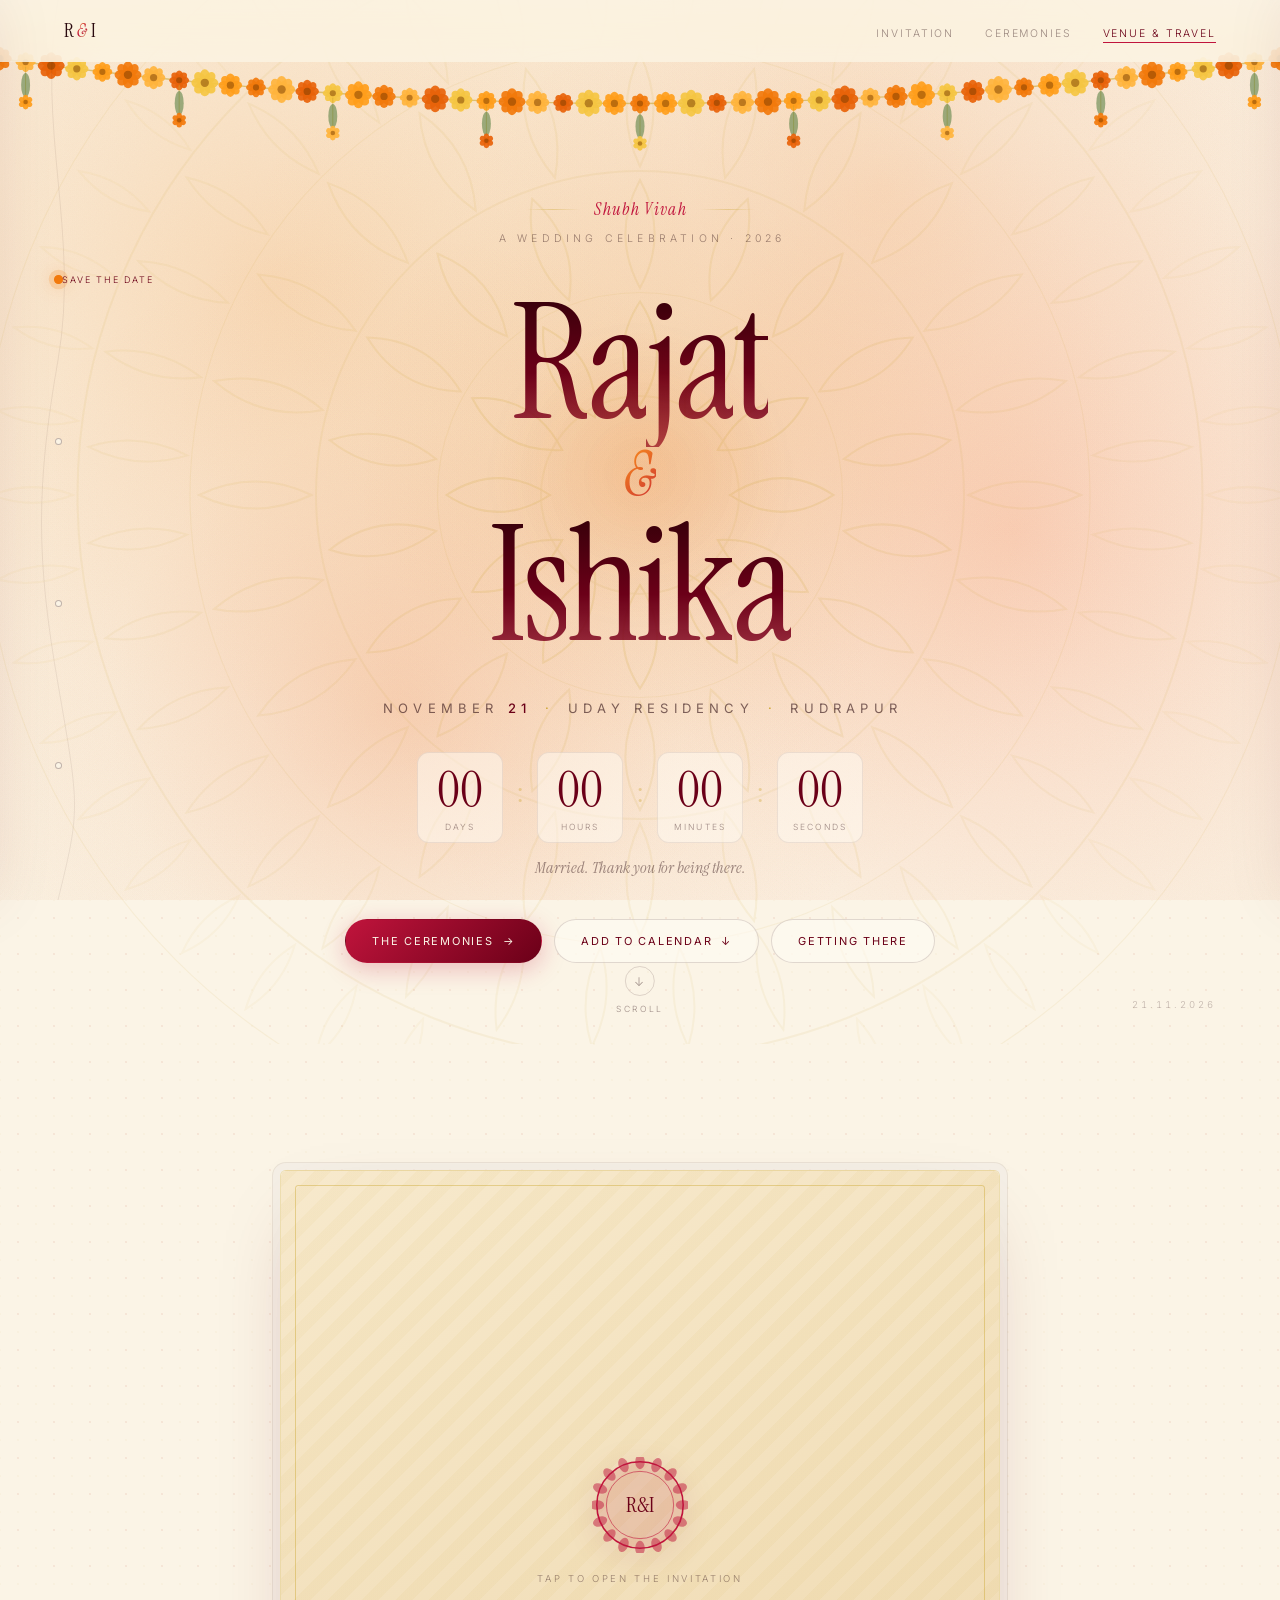
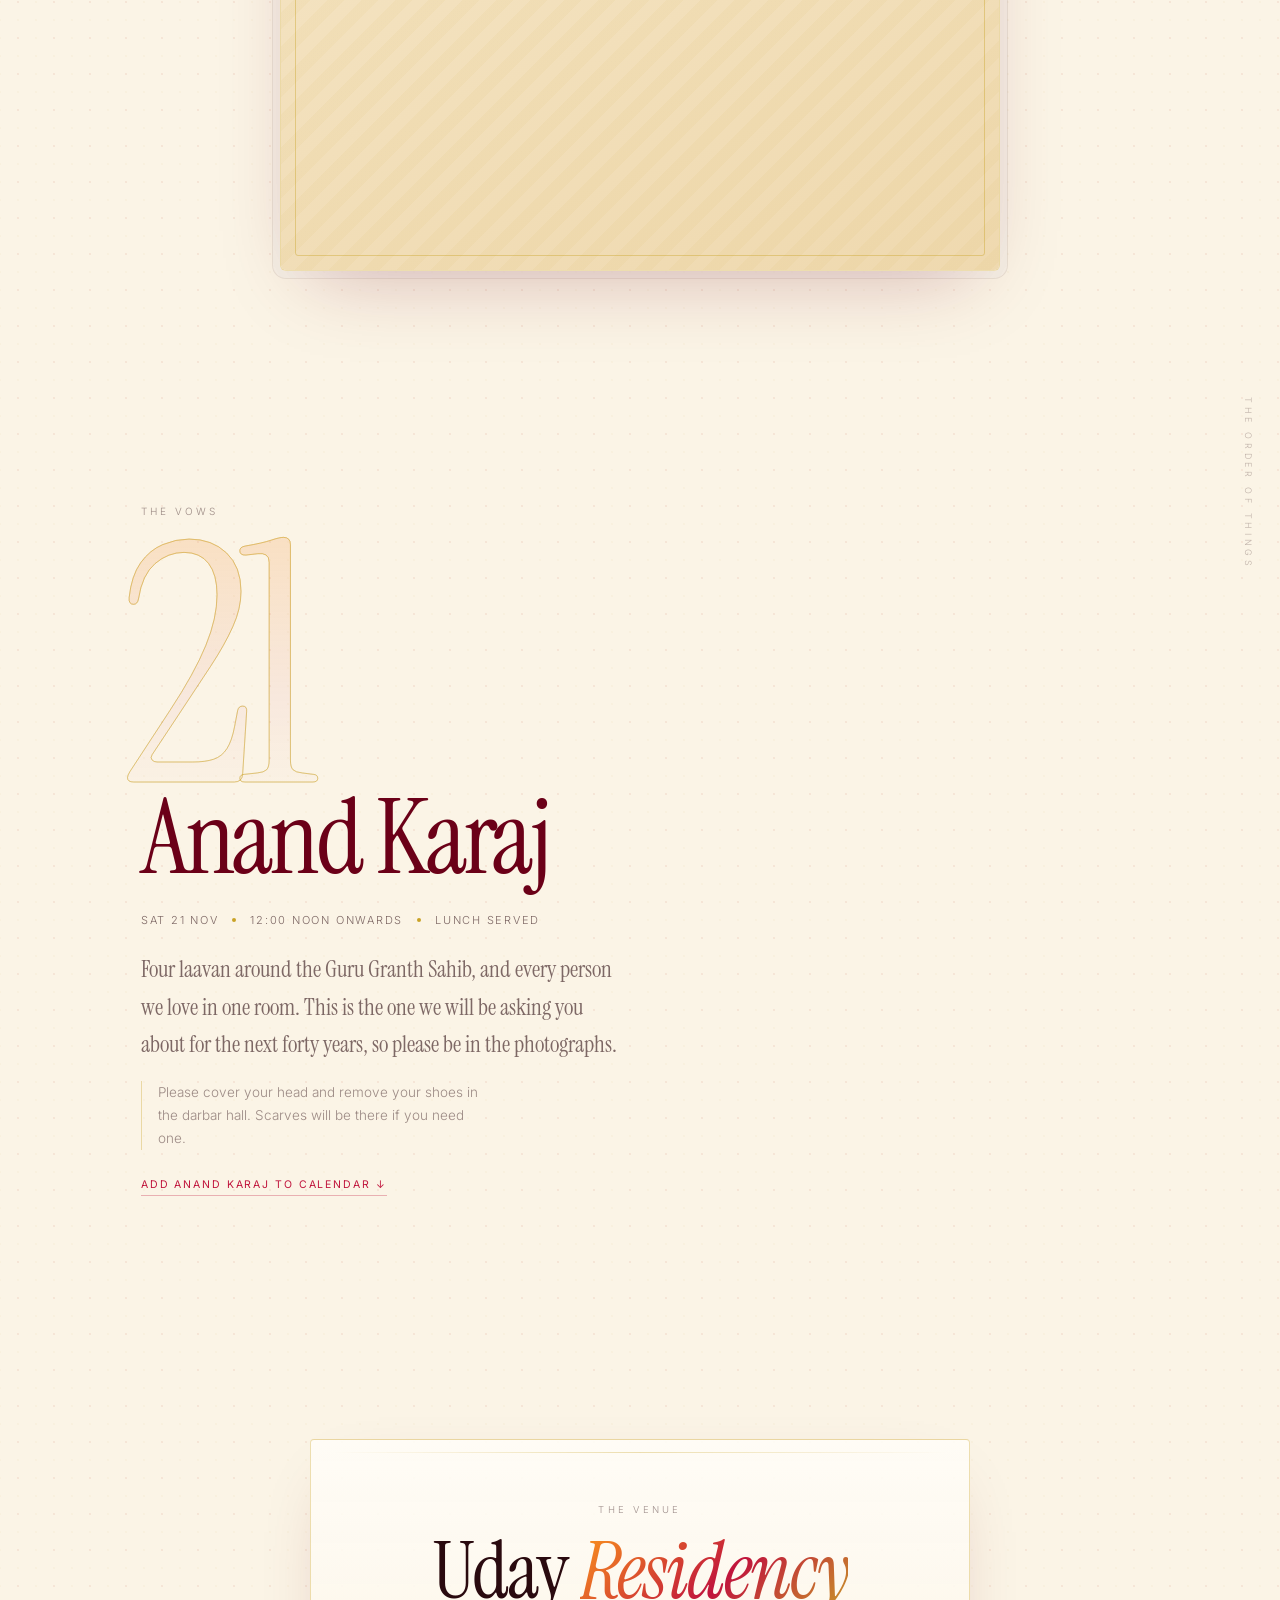
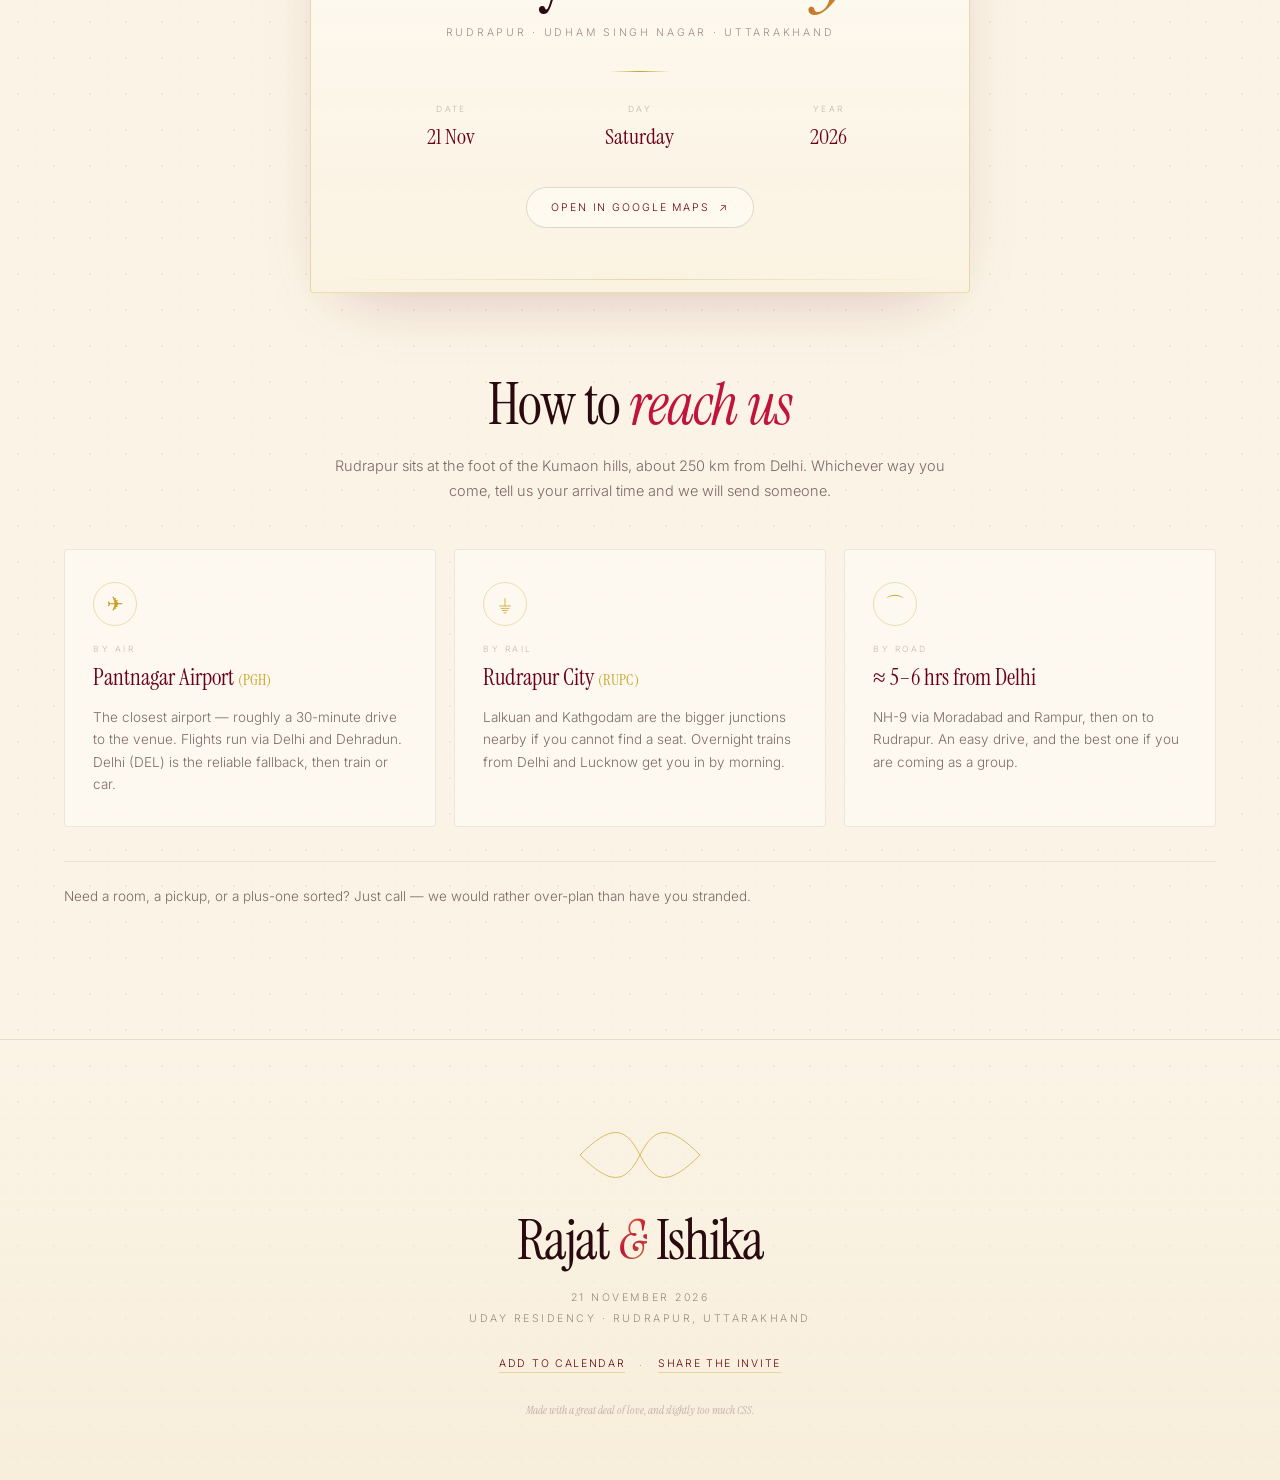
==== commit 726c869c: "Adding photos and flags" ====
--- a/index.html
+++ b/index.html
@@ -4,14 +4,14 @@
 <meta charset="UTF-8">
 <meta name="viewport" content="width=device-width, initial-scale=1.0">
 <meta name="theme-color" content="#FBF4E6">
-<title>Rajat &amp; Ishika — 20·21 November 2026</title>
-<meta name="description" content="Rajat & Ishika are getting married. Haldi, Sagan and Shaadi — 20 to 21 November 2026 at Uday Residency, Rudrapur. Ceremonies, travel and gallery.">
+<title>Rajat &amp; Ishika — 21 November 2026</title>
+<meta name="description" content="Rajat & Ishika are getting married. The Anand Karaj — 21 November 2026 at Uday Residency, Rudrapur. Ceremonies, travel and gallery.">
 
 <!-- Open Graph / WhatsApp preview -->
 <meta property="og:type" content="website">
 <meta property="og:url" content="https://rajatwedsishika.life/">
 <meta property="og:title" content="Rajat &amp; Ishika — We're getting married! 💍">
-<meta property="og:description" content="Join us to celebrate our wedding on 20–21 November 2026 at Uday Residency, Rudrapur.">
+<meta property="og:description" content="Join us to celebrate our wedding on 21 November 2026 at Uday Residency, Rudrapur.">
 <meta property="og:image" content="https://rajatwedsishika.life/photos/og-preview.jpg">
 <meta property="og:image:width" content="1200">
 <meta property="og:image:height" content="630">
@@ -19,7 +19,7 @@
 
 <link rel="preconnect" href="https://fonts.googleapis.com">
 <link rel="preconnect" href="https://fonts.gstatic.com" crossorigin>
-<link href="https://fonts.googleapis.com/css2?family=Instrument+Serif:ital@0;1&family=Inter:wght@300;400;500;600&family=Tiro+Devanagari+Hindi:ital@0;1&display=swap" rel="stylesheet">
+<link href="https://fonts.googleapis.com/css2?family=Instrument+Serif:ital@0;1&family=Inter:wght@300;400;500;600&display=swap" rel="stylesheet">
 <link rel="stylesheet" href="css/styles.css">
 </head>
 <body>
@@ -40,7 +40,7 @@
         <g class="cm-rays"></g>
       </g>
     </svg>
-    <div class="curtain-word">शुभ विवाह</div>
+    <div class="curtain-word">Shubh Vivah</div>
   </div>
 </div>
 
@@ -64,7 +64,7 @@
     <li><a href="#invite">Invitation</a></li>
     <li><a href="#events">Ceremonies</a></li>
     <li><a href="#venue">Venue &amp; Travel</a></li>
-    <li><a href="#gallery">Gallery</a></li>
+    <li data-flag="photos"><a href="#gallery">Gallery</a></li>
   </ul>
   <button id="navToggle" class="nav-toggle" aria-expanded="false" aria-controls="NAV" aria-label="Menu">
     <span></span><span></span>
@@ -80,7 +80,7 @@
 
   <div class="hero-stage">
     <div class="h-tag">
-      <span class="h-tag-deva">शुभ विवाह</span>
+      <span class="h-tag-deva">Shubh Vivah</span>
       <span class="h-tag-en">A wedding celebration · 2026</span>
     </div>
 
@@ -91,7 +91,7 @@
       <div class="h-name" data-text="Ishika" data-delay="1.15" aria-hidden="true"></div>
     </div>
 
-    <p class="h-date">November <b>20 &mdash; 21</b> <i>·</i> Uday Residency <i>·</i> Rudrapur</p>
+    <p class="h-date">November <b id="heroDateNum">21</b> <i>·</i> Uday Residency <i>·</i> Rudrapur</p>
 
     <!-- live countdown -->
     <div class="countdown" id="countdown" aria-live="off">
@@ -103,7 +103,7 @@
       <div class="cd-sep">:</div>
       <div class="cd-unit"><span class="cd-num" data-cd="secs">—</span><span class="cd-lab">seconds</span></div>
     </div>
-    <p class="cd-note" id="cdNote">until the first tilak of turmeric</p>
+    <p class="cd-note" id="cdNote">until the Anand Karaj begins</p>
 
     <div class="h-cta-row">
       <a href="#events" class="h-cta primary">The ceremonies <span class="h-cta-arrow">→</span></a>
@@ -136,7 +136,7 @@
         <div class="ic-corner tl"></div><div class="ic-corner tr"></div>
         <div class="ic-corner bl"></div><div class="ic-corner br"></div>
 
-        <div class="ic-om">॥ श्री गणेशाय नमः ॥</div>
+        <div class="ic-om">Ik Onkar Satgur Prasad</div>
         <div class="ic-eyebrow">With the blessings of our families</div>
 
         <p class="ic-lede">
@@ -154,9 +154,9 @@
         <div class="ic-rule" aria-hidden="true"><i></i><b>✦</b><i></i></div>
 
         <div class="ic-facts">
-          <div><div class="icf-l">When</div><div class="icf-v">Friday 20 &amp;<br>Saturday 21 November 2026</div></div>
+          <div><div class="icf-l">When</div><div class="icf-v" id="inviteWhen">21 November 2026</div></div>
           <div><div class="icf-l">Where</div><div class="icf-v">Uday Residency<br>Rudrapur, Uttarakhand</div></div>
-          <div><div class="icf-l">Dress</div><div class="icf-v">Indian festive<br>&amp; bring dancing shoes</div></div>
+          <div><div class="icf-l">Dress</div><div class="icf-v">Indian festive<br>&amp; a head covering for the Gurudwara</div></div>
         </div>
 
         <!-- Add family names here when you're ready, e.g.
@@ -174,11 +174,11 @@
     <span class="er-lab">The order of things</span>
   </div>
 
-  <article class="story-section" data-mood="0" data-thread="Haldi" data-event="haldi">
+  <article class="story-section" data-mood="0" data-thread="Haldi" data-event="haldi" data-flag="haldi">
     <div class="story-content">
       <div class="story-eyebrow rv"><span class="day">Day 01</span> · The beginning</div>
       <div class="story-bignum rv d1" data-num="20">20</div>
-      <h2 class="story-name rv d2">Haldi <span class="story-deva">हल्दी</span></h2>
+      <h2 class="story-name rv d2">Haldi</h2>
       <div class="story-meta rv d3">
         <span>Fri 20 Nov</span><i class="dot"></i><span>11:00 am onwards</span><i class="dot"></i><span>Lunch served</span>
       </div>
@@ -193,41 +193,30 @@
     </div>
   </article>
 
-  <article class="story-section" data-mood="1" data-thread="Sagan" data-event="sagan">
+  <article class="story-section" data-mood="1" data-thread="Sagan" data-event="sagan" data-flag="sagan">
     <div class="story-content">
       <div class="story-eyebrow rv"><span class="day">Day 01</span> · The evening</div>
       <div class="story-bignum rv d1" data-num="20">20</div>
-      <h2 class="story-name rv d2">Sagan <span class="story-deva">सगन</span></h2>
+      <h2 class="story-name rv d2">Sagan</h2>
       <div class="story-meta rv d3">
         <span>Fri 20 Nov</span><i class="dot"></i><span>7:00 pm onwards</span><i class="dot"></i><span>Dinner served</span>
       </div>
       <p class="story-desc rv d4">The lamps come on and two families formally decide to put up with each other forever. Sweets are exchanged, blessings given, and the dancing starts earlier than anyone admits.</p>
-      <div class="story-dress rv d5">
-        <span class="sd-lab">Dress code</span>
-        <span class="chip" style="--c:#C0143C">Crimson</span>
-        <span class="chip" style="--c:#E0197F">Rani pink</span>
-        <span class="chip" style="--c:#7A1030">Deep rose</span>
-      </div>
       <button class="story-ics rv d5" data-ics="sagan">Add Sagan to calendar ↓</button>
     </div>
   </article>
 
   <article class="story-section" data-mood="2" data-thread="Shaadi" data-event="shaadi">
     <div class="story-content">
-      <div class="story-eyebrow rv"><span class="day">Day 02</span> · The vows</div>
+      <div class="story-eyebrow rv"><span id="karajDayWrap" hidden><span class="day">Day 02</span> · </span>The vows</div>
       <div class="story-bignum rv d1" data-num="21">21</div>
-      <h2 class="story-name rv d2">Shaadi <span class="story-deva">शादी</span></h2>
+      <h2 class="story-name rv d2">Anand Karaj</h2>
       <div class="story-meta rv d3">
         <span>Sat 21 Nov</span><i class="dot"></i><span>12:00 noon onwards</span><i class="dot"></i><span>Lunch served</span>
       </div>
-      <p class="story-desc rv d4">Seven steps, one fire, and every person we love in one place. This is the one we will be asking you about for the next forty years, so please be in the photographs.</p>
-      <div class="story-dress rv d5">
-        <span class="sd-lab">Dress code</span>
-        <span class="chip" style="--c:#C9A227">Gold</span>
-        <span class="chip" style="--c:#C0143C">Red</span>
-        <span class="chip" style="--c:#F2790C">Marigold</span>
-      </div>
-      <button class="story-ics rv d5" data-ics="shaadi">Add Shaadi to calendar ↓</button>
+      <p class="story-desc rv d4">Four laavan around the Guru Granth Sahib, and every person we love in one room. This is the one we will be asking you about for the next forty years, so please be in the photographs.</p>
+      <p class="story-note rv d4">Please cover your head and remove your shoes in the darbar hall. Scarves will be there if you need one.</p>
+      <button class="story-ics rv d5" data-ics="shaadi">Add Anand Karaj to calendar ↓</button>
     </div>
   </article>
 </section>
@@ -240,8 +229,8 @@
     <div class="venue-loc">Rudrapur · Udham Singh Nagar · Uttarakhand</div>
     <div class="venue-divider" aria-hidden="true"></div>
     <div class="venue-meta">
-      <div><div class="vm-label">From</div><div class="vm-val">20 Nov</div></div>
-      <div><div class="vm-label">To</div><div class="vm-val">21 Nov</div></div>
+      <div data-vm="1"><div class="vm-label">Date</div><div class="vm-val">21 Nov</div></div>
+      <div data-vm="2"><div class="vm-label">Day</div><div class="vm-val">Saturday</div></div>
       <div><div class="vm-label">Year</div><div class="vm-val">2026</div></div>
     </div>
     <a class="venue-map" href="https://www.google.com/maps/search/?api=1&query=Uday+Residency+Rudrapur+Uttarakhand" target="_blank" rel="noopener">
@@ -281,18 +270,18 @@
 </section>
 
 <!-- ══════════ GALLERY ══════════ -->
-<section id="gallery" data-mood="2" data-thread="In frames">
+<section id="gallery" data-mood="2" data-thread="In frames" data-flag="photos">
   <div class="g-header rv">
     <div class="g-title">Our story<br>in <em>frames</em></div>
     <div class="g-meta"><span id="gCount">06</span> moments</div>
   </div>
 
   <div class="gg rv d1" id="GG">
-    <!-- Swap each .gph placeholder for: <img src="photos/photo1.jpg" alt="..."> — see PHOTO-GUIDE.md -->
-    <figure class="gi" data-span="wide">
+    <figure class="gi" data-span="hero">
       <div class="gi-corner tl"></div><div class="gi-corner tr"></div><div class="gi-corner bl"></div><div class="gi-corner br"></div>
       <div class="gi-badge">— No. 01 —</div><div class="gi-expand" aria-hidden="true">↗</div>
-      <div class="gph"><span class="gph-n">i</span><span class="gph-l">Together</span></div>
+      <img src="photos/photo1.jpg" width="1400" height="1050" loading="lazy" decoding="async"
+           alt="Rajat and Ishika cheek to cheek in a sunlit garden, Ishika's arm around his shoulder">
       <div class="gi-grad"></div><div class="gi-tint"></div>
       <figcaption class="gi-caption">
         <div class="gi-caption-title">Where it all began</div>
@@ -303,7 +292,8 @@
     <figure class="gi">
       <div class="gi-corner tl"></div><div class="gi-corner tr"></div><div class="gi-corner bl"></div><div class="gi-corner br"></div>
       <div class="gi-badge">— No. 02 —</div><div class="gi-expand" aria-hidden="true">↗</div>
-      <div class="gph"><span class="gph-n">ii</span><span class="gph-l">Promise</span></div>
+      <img src="photos/photo2.jpg" width="1050" height="1400" loading="lazy" decoding="async"
+           alt="Ishika resting her head on Rajat's shoulder across a restaurant table">
       <div class="gi-grad"></div><div class="gi-tint"></div>
       <figcaption class="gi-caption">
         <div class="gi-caption-title">A quiet promise</div>
@@ -314,7 +304,8 @@
     <figure class="gi">
       <div class="gi-corner tl"></div><div class="gi-corner tr"></div><div class="gi-corner bl"></div><div class="gi-corner br"></div>
       <div class="gi-badge">— No. 03 —</div><div class="gi-expand" aria-hidden="true">↗</div>
-      <div class="gph"><span class="gph-n">iii</span><span class="gph-l">Laughter</span></div>
+      <img src="photos/photo3.jpg" width="1050" height="1400" loading="lazy" decoding="async"
+           alt="Ishika and Rajat pressed cheek to cheek in bright sunshine, both mid-laugh">
       <div class="gi-grad"></div><div class="gi-tint"></div>
       <figcaption class="gi-caption">
         <div class="gi-caption-title">Endless laughter</div>
@@ -322,36 +313,39 @@
       </figcaption>
     </figure>
 
-    <figure class="gi" data-span="tall">
+    <figure class="gi" data-span="wide">
       <div class="gi-corner tl"></div><div class="gi-corner tr"></div><div class="gi-corner bl"></div><div class="gi-corner br"></div>
       <div class="gi-badge">— No. 04 —</div><div class="gi-expand" aria-hidden="true">↗</div>
-      <div class="gph"><span class="gph-n">iv</span><span class="gph-l">Adventures</span></div>
+      <img src="photos/photo6.jpg" width="1400" height="1050" loading="lazy" decoding="async"
+           alt="Rajat and Ishika side by side in a cafe in the evening, Ishika in a red floral top">
+      <div class="gi-grad"></div><div class="gi-tint"></div>
+      <figcaption class="gi-caption">
+        <div class="gi-caption-title">The evenings</div>
+        <div class="gi-caption-meta">Chapter 04 · Us</div>
+      </figcaption>
+    </figure>
+
+    <figure class="gi" data-span="half">
+      <div class="gi-corner tl"></div><div class="gi-corner tr"></div><div class="gi-corner bl"></div><div class="gi-corner br"></div>
+      <div class="gi-badge">— No. 05 —</div><div class="gi-expand" aria-hidden="true">↗</div>
+      <img src="photos/photo5.jpg" width="1000" height="1500" loading="lazy" decoding="async"
+           alt="Rajat and Ishika bundled in winter coats, taking a mirror selfie in a lift">
       <div class="gi-grad"></div><div class="gi-tint"></div>
       <figcaption class="gi-caption">
         <div class="gi-caption-title">The adventures</div>
-        <div class="gi-caption-meta">Chapter 04 · Wanderlust</div>
-      </figcaption>
-    </figure>
-
-    <figure class="gi">
-      <div class="gi-corner tl"></div><div class="gi-corner tr"></div><div class="gi-corner bl"></div><div class="gi-corner br"></div>
-      <div class="gi-badge">— No. 05 —</div><div class="gi-expand" aria-hidden="true">↗</div>
-      <div class="gph"><span class="gph-n">v</span><span class="gph-l">Home</span></div>
-      <div class="gi-grad"></div><div class="gi-tint"></div>
-      <figcaption class="gi-caption">
-        <div class="gi-caption-title">Building a home</div>
-        <div class="gi-caption-meta">Chapter 05 · Us</div>
-      </figcaption>
-    </figure>
-
-    <figure class="gi" data-span="wide">
+        <div class="gi-caption-meta">Chapter 05 · Wanderlust</div>
+      </figcaption>
+    </figure>
+
+    <figure class="gi" data-span="half">
       <div class="gi-corner tl"></div><div class="gi-corner tr"></div><div class="gi-corner bl"></div><div class="gi-corner br"></div>
       <div class="gi-badge">— No. 06 —</div><div class="gi-expand" aria-hidden="true">↗</div>
-      <div class="gph"><span class="gph-n">vi</span><span class="gph-l">Forever</span></div>
-      <div class="gi-grad"></div><div class="gi-tint"></div>
-      <figcaption class="gi-caption">
-        <div class="gi-caption-title">And finally — forever</div>
-        <div class="gi-caption-meta">Chapter 06 · The vow</div>
+      <img src="photos/photo4.jpg" width="853" height="1280" loading="lazy" decoding="async"
+           alt="Ishika in a mint embroidered suit leaning on Rajat in a cream shirt, under dappled trees">
+      <div class="gi-grad"></div><div class="gi-tint"></div>
+      <figcaption class="gi-caption">
+        <div class="gi-caption-title">All dressed up</div>
+        <div class="gi-caption-meta">Chapter 06 · Forever</div>
       </figcaption>
     </figure>
   </div>
@@ -363,7 +357,7 @@
     <path id="knotPath" d="M20 45 C 60 5, 80 5, 100 45 C 120 85, 140 85, 180 45 C 140 5, 120 5, 100 45 C 80 85, 60 85, 20 45" fill="none" stroke="currentColor" stroke-width="1.2"/>
   </svg>
   <div class="fb">Rajat <em>&amp;</em> Ishika</div>
-  <div class="fm">20 — 21 November 2026<br>Uday Residency · Rudrapur, Uttarakhand</div>
+  <div class="fm"><span id="footerDates">21 November 2026</span><br>Uday Residency · Rudrapur, Uttarakhand</div>
   <div class="fx">
     <button data-ics="all" class="link-btn">Add to calendar</button><i>·</i>
     <button id="shareBtn" class="link-btn">Share the invite</button>
--- a/css/styles.css
+++ b/css/styles.css
@@ -26,7 +26,6 @@
 
   --serif:'Instrument Serif',Georgia,serif;
   --sans:'Inter',system-ui,-apple-system,sans-serif;
-  --deva:'Tiro Devanagari Hindi','Instrument Serif',serif;
 
   --ease:cubic-bezier(.16,1,.3,1);
   --ease-io:cubic-bezier(.65,0,.35,1);
@@ -69,6 +68,12 @@
 
 :focus-visible{outline:2px solid var(--crimson);outline-offset:3px;border-radius:4px}
 
+/* ═══════════════ FEATURE FLAGS ═══════════════ */
+/* Hidden until main.js sees the matching flag in the URL. Kept in CSS so a
+   flagged-off section never flashes before the script runs; main.js drops the
+   attribute to reveal, or removes the element entirely. */
+[data-flag]{display:none!important}
+
 /* ═══════════════ AMBIENT LAYERS ═══════════════ */
 #fluid{position:fixed;inset:0;z-index:0;pointer-events:none}
 #grain{
@@ -88,7 +93,13 @@
   height:100vh;height:100svh;          /* svh keeps the last knot clear of mobile browser chrome */
   z-index:6;pointer-events:none;
 }
-#thread-knots{z-index:7}
+#thread-knots{
+  z-index:7;
+  /* inset the knot band so the first label clears the nav and the garland,
+     and the last one stays off the bottom edge */
+  top:22vh;top:22svh;
+  height:72vh;height:72svh;
+}
 #thread path{fill:none;stroke-linecap:round}
 #thread-track{stroke:var(--ink-08);stroke-width:1}
 #thread-draw{
@@ -153,7 +164,7 @@
 }
 @keyframes drawIn{to{stroke-dashoffset:0}}
 .curtain-word{
-  font-family:var(--deva);font-size:19px;letter-spacing:.16em;padding-left:.16em;
+  font-family:var(--serif);font-style:italic;font-size:19px;letter-spacing:.16em;padding-left:.16em;
   color:var(--maroon);opacity:0;animation:fadeIn .8s ease forwards .55s;
 }
 #curtain.done .curtain-half.left{transform:translateX(-101%)}
@@ -219,7 +230,7 @@
 #hero{
   position:relative;width:100%;min-height:100svh;
   display:flex;align-items:center;justify-content:center;
-  z-index:2;overflow:hidden;padding:clamp(140px,19vh,190px) 0 clamp(76px,10vh,100px);
+  z-index:2;overflow:hidden;padding:clamp(168px,22vh,205px) 0 clamp(70px,9vh,96px);
 }
 .hero-mandala{
   position:absolute;top:50%;left:50%;
@@ -232,7 +243,7 @@
 
 /* toran — marigold garland strung across the top */
 .toran{
-  position:absolute;top:58px;left:0;right:0;height:132px;
+  position:absolute;top:52px;left:0;right:0;height:112px;
   z-index:4;pointer-events:none;transform-origin:top center;
   animation:sway 9s ease-in-out infinite;
 }
@@ -252,7 +263,7 @@
 /* शुभ विवाह gets its own line so it sits dead centre, flanked by hairlines */
 .h-tag-deva{
   display:inline-flex;align-items:center;gap:14px;
-  font-family:var(--deva);font-size:clamp(14px,1.5vw,17px);
+  font-family:var(--serif);font-style:italic;font-size:clamp(14px,1.5vw,17px);
   letter-spacing:.08em;color:var(--crimson);
   padding-left:.08em;               /* offsets the trailing letter-space */
 }
@@ -401,7 +412,8 @@
   font-variant-numeric:tabular-nums;
   opacity:0;animation:fadeIn 1s ease forwards 2.8s;
 }
-.h-floor-l{left:var(--gutter)}
+.h-floor-l{left:var(--gutter);display:none}   /* only shown once day1 (Haldi/Sagan) is flagged on */
+html.day1 .h-floor-l{display:block}
 .h-floor-r{right:var(--gutter)}
 
 .h-scroll{
@@ -498,7 +510,7 @@
 .ic-corner.br{bottom:16px;right:16px;border-left:0;border-top:0}
 
 .ic-om{
-  font-family:var(--deva);font-size:clamp(13px,1.4vw,16px);
+  font-family:var(--serif);font-style:italic;font-size:clamp(13px,1.4vw,16px);
   color:var(--crimson);letter-spacing:.05em;margin-bottom:22px;
 }
 .ic-eyebrow{
@@ -590,10 +602,6 @@
   font-size:clamp(50px,8.2vw,116px);line-height:1;letter-spacing:-.03em;
   color:var(--maroon);display:flex;align-items:baseline;gap:.4em;flex-wrap:wrap;
 }
-.story-deva{
-  font-family:var(--deva);font-size:clamp(18px,2.2vw,30px);
-  color:var(--gold);letter-spacing:0;
-}
 .story-meta{
   margin-top:22px;display:flex;align-items:center;gap:14px;flex-wrap:wrap;
   font-size:11px;letter-spacing:.16em;text-transform:uppercase;color:var(--ink-60);
@@ -603,6 +611,11 @@
   margin-top:24px;font-family:var(--serif);
   font-size:clamp(17px,1.9vw,23px);line-height:1.62;color:var(--ink-60);
   max-width:44ch;
+}
+.story-note{
+  margin-top:18px;max-width:44ch;
+  font-size:13.5px;line-height:1.7;color:var(--ink-45);
+  padding-left:16px;border-left:1px solid var(--gold-soft);
 }
 .story-dress{
   margin-top:30px;display:flex;align-items:center;gap:10px;flex-wrap:wrap;
@@ -778,8 +791,9 @@
   will-change:transform;
   box-shadow:0 14px 40px -22px rgba(107,0,24,.3);
 }
-.gi[data-span="wide"]{grid-column:span 3;aspect-ratio:16/10}
-.gi[data-span="tall"]{grid-column:span 2;aspect-ratio:2/3}
+.gi[data-span="hero"],
+.gi[data-span="wide"]{grid-column:span 4;aspect-ratio:16/10}
+.gi[data-span="half"]{grid-column:span 3;aspect-ratio:2/3}
 .gi:hover{box-shadow:0 30px 60px -26px rgba(107,0,24,.44);z-index:3}
 
 .gi img,.gph{
@@ -850,7 +864,8 @@
 
 @media (max-width:860px){
   .gg{grid-template-columns:repeat(2,1fr);gap:10px}
-  .gi,.gi[data-span="wide"],.gi[data-span="tall"]{grid-column:span 1;aspect-ratio:3/4}
+  .gi,.gi[data-span="half"]{grid-column:span 1;aspect-ratio:3/4}
+  .gi[data-span="hero"],
   .gi[data-span="wide"]{grid-column:span 2;aspect-ratio:16/11}
 }
 
@@ -941,6 +956,21 @@
   max-width:min(90vw,420px);text-align:center;
 }
 #toast.show{opacity:1;transform:translate(-50%,0)}
+
+/* ═══════════════ SHORT VIEWPORTS ═══════════════ */
+/* on a 13" laptop the hero would otherwise push its buttons below the fold */
+@media (min-width:900px) and (max-height:860px){
+  #hero{padding:clamp(150px,19vh,180px) 0 clamp(56px,7vh,76px)}
+  .h-name{font-size:clamp(56px,10.5vw,150px)}
+  .h-amp{font-size:clamp(30px,4vw,58px)}
+  .h-tag{margin-bottom:clamp(16px,2.4vh,28px)}
+  .h-date{margin-top:clamp(14px,2.2vh,24px)}
+  .countdown{margin-top:clamp(18px,2.6vh,30px)}
+  .cd-unit{padding:9px 6px 8px}
+  .cd-num{font-size:clamp(24px,3.4vw,40px)}
+  .cd-note{margin-top:10px}
+  .h-cta-row{margin-top:clamp(20px,3vh,34px)}
+}
 
 /* ═══════════════ RESPONSIVE ═══════════════ */
 @media (max-width:900px){
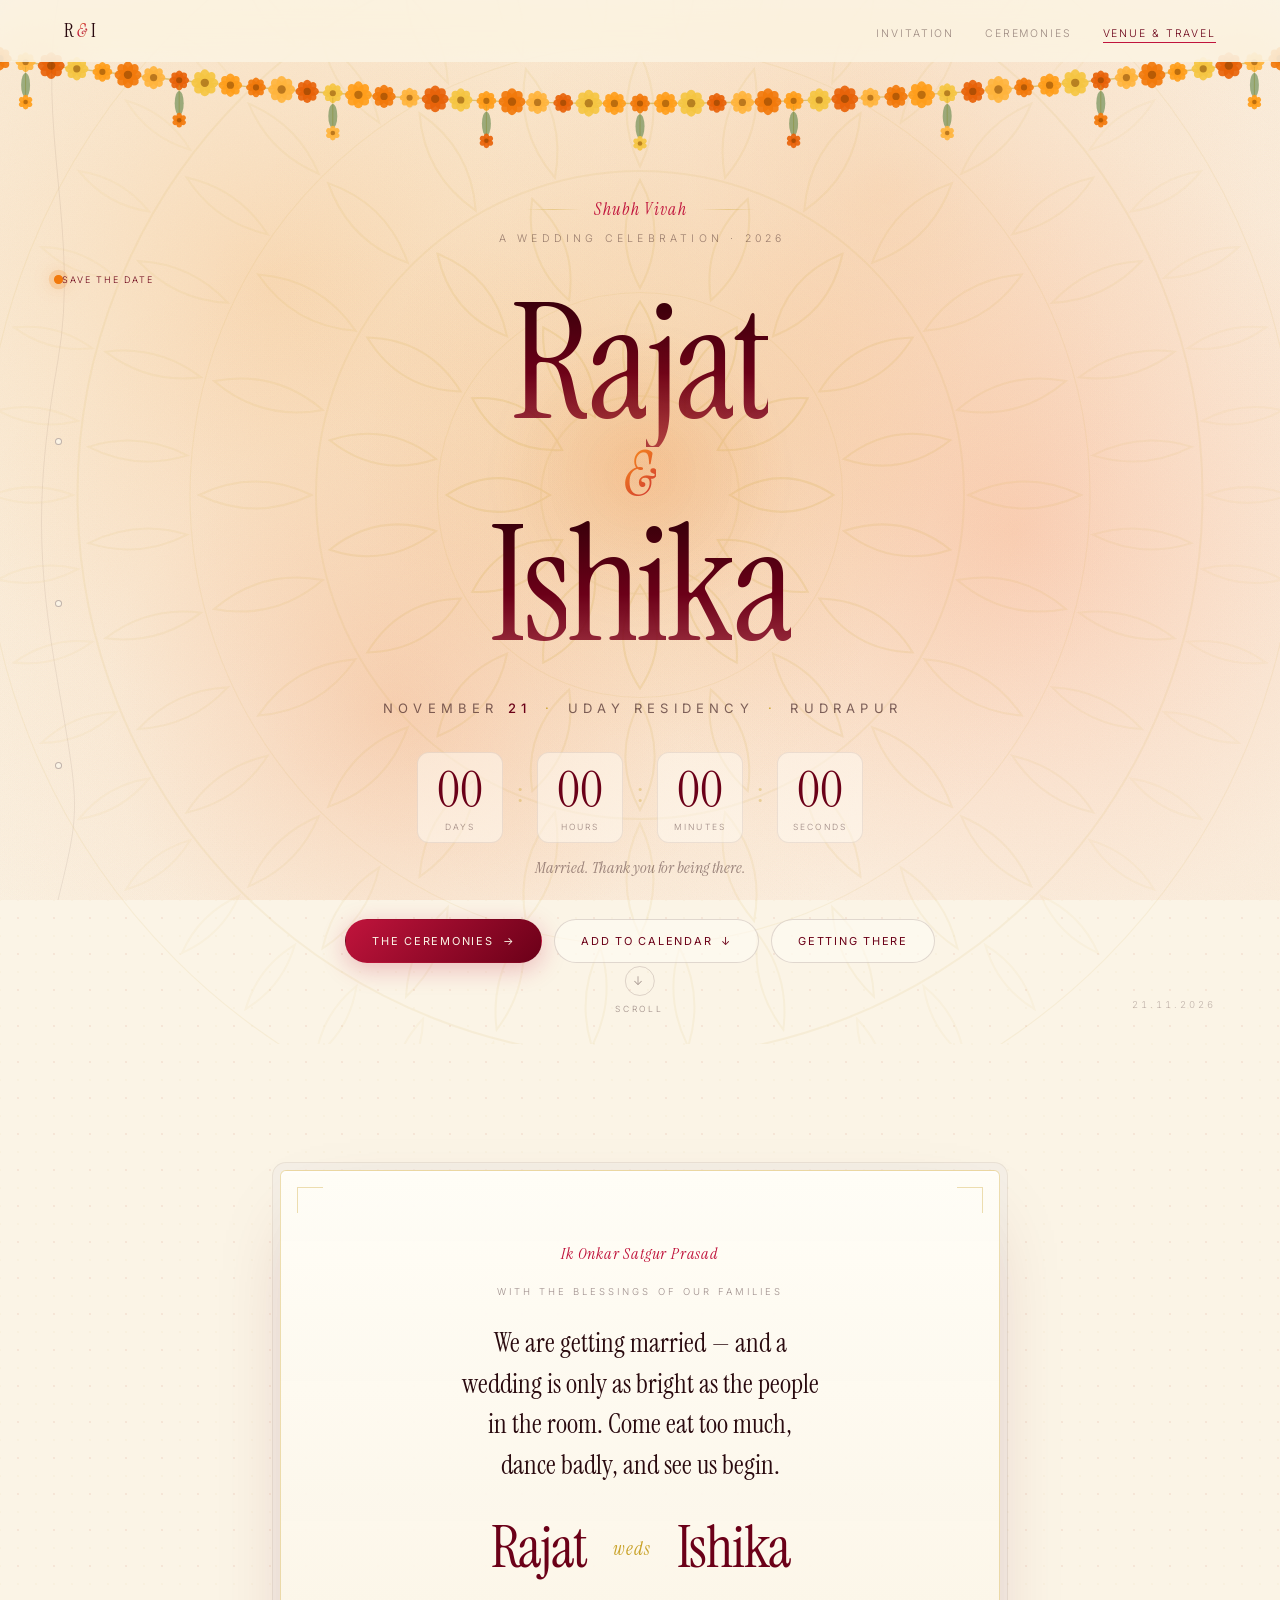
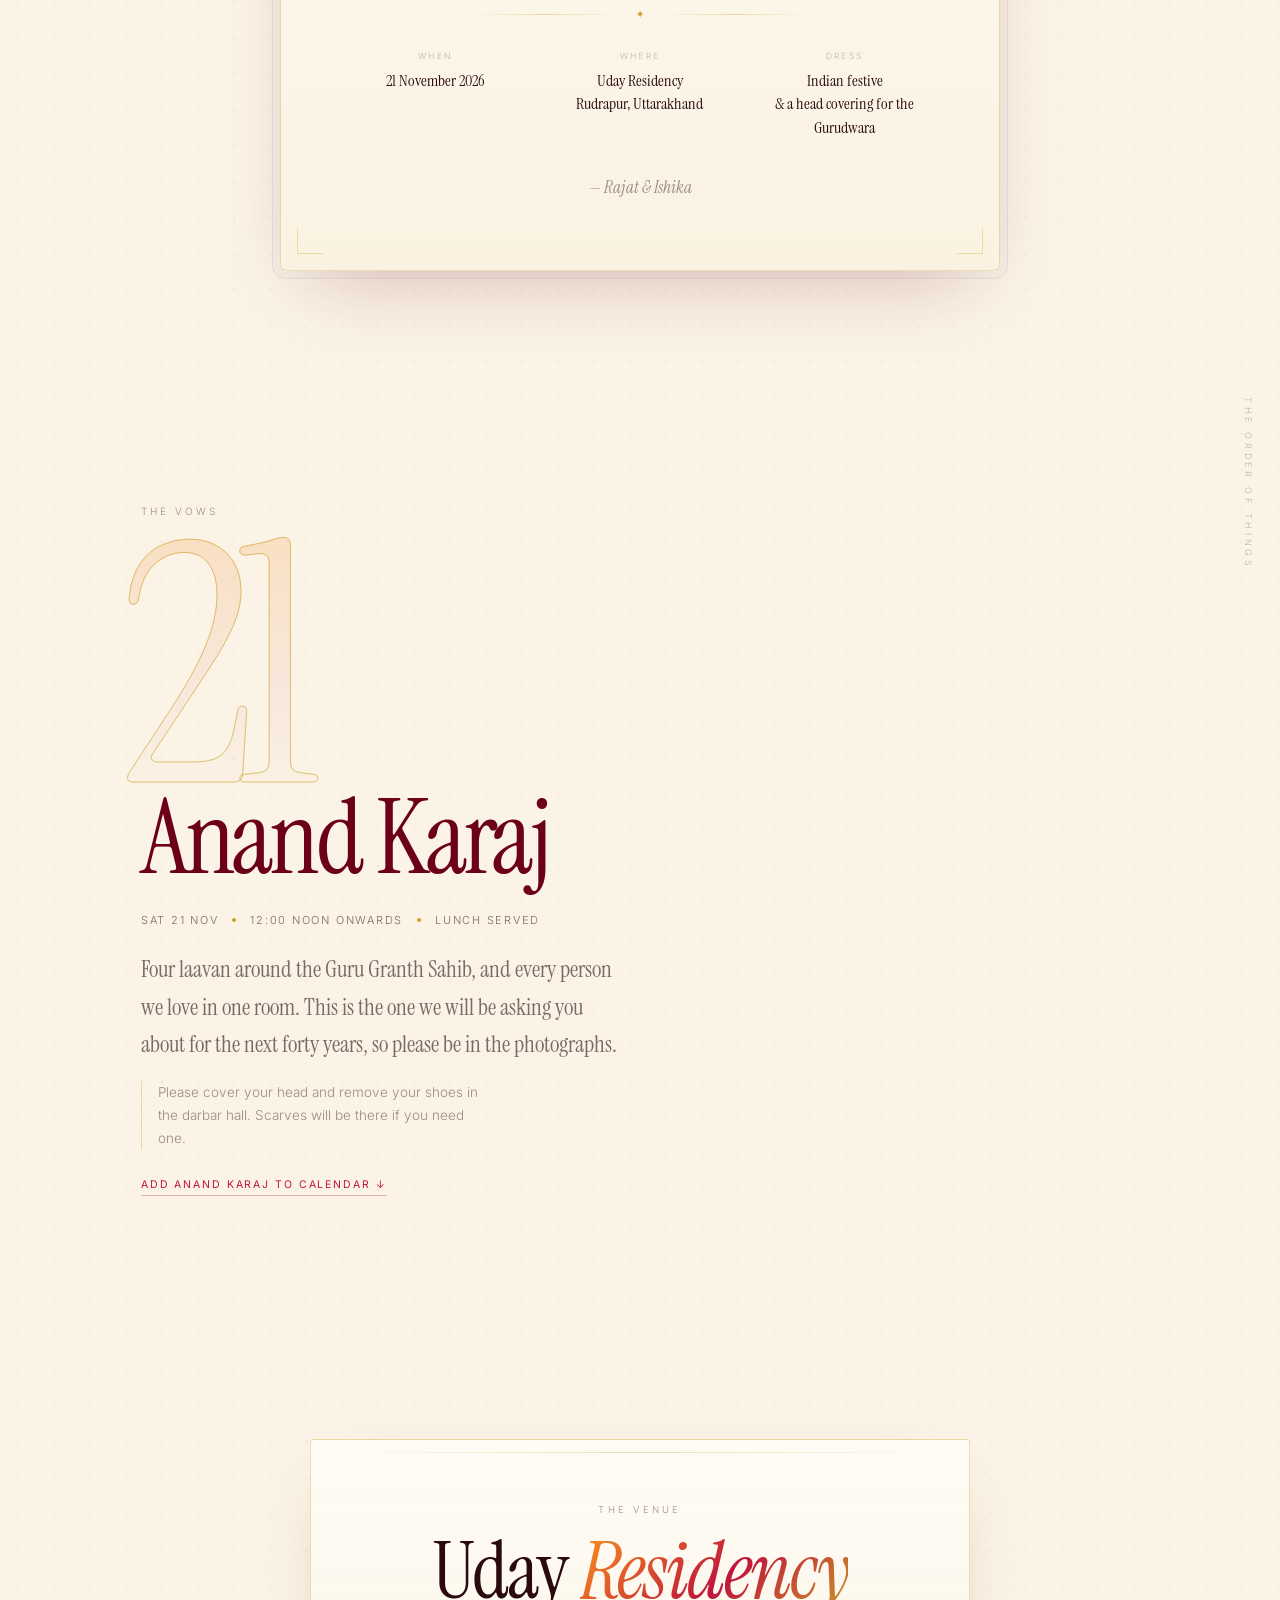
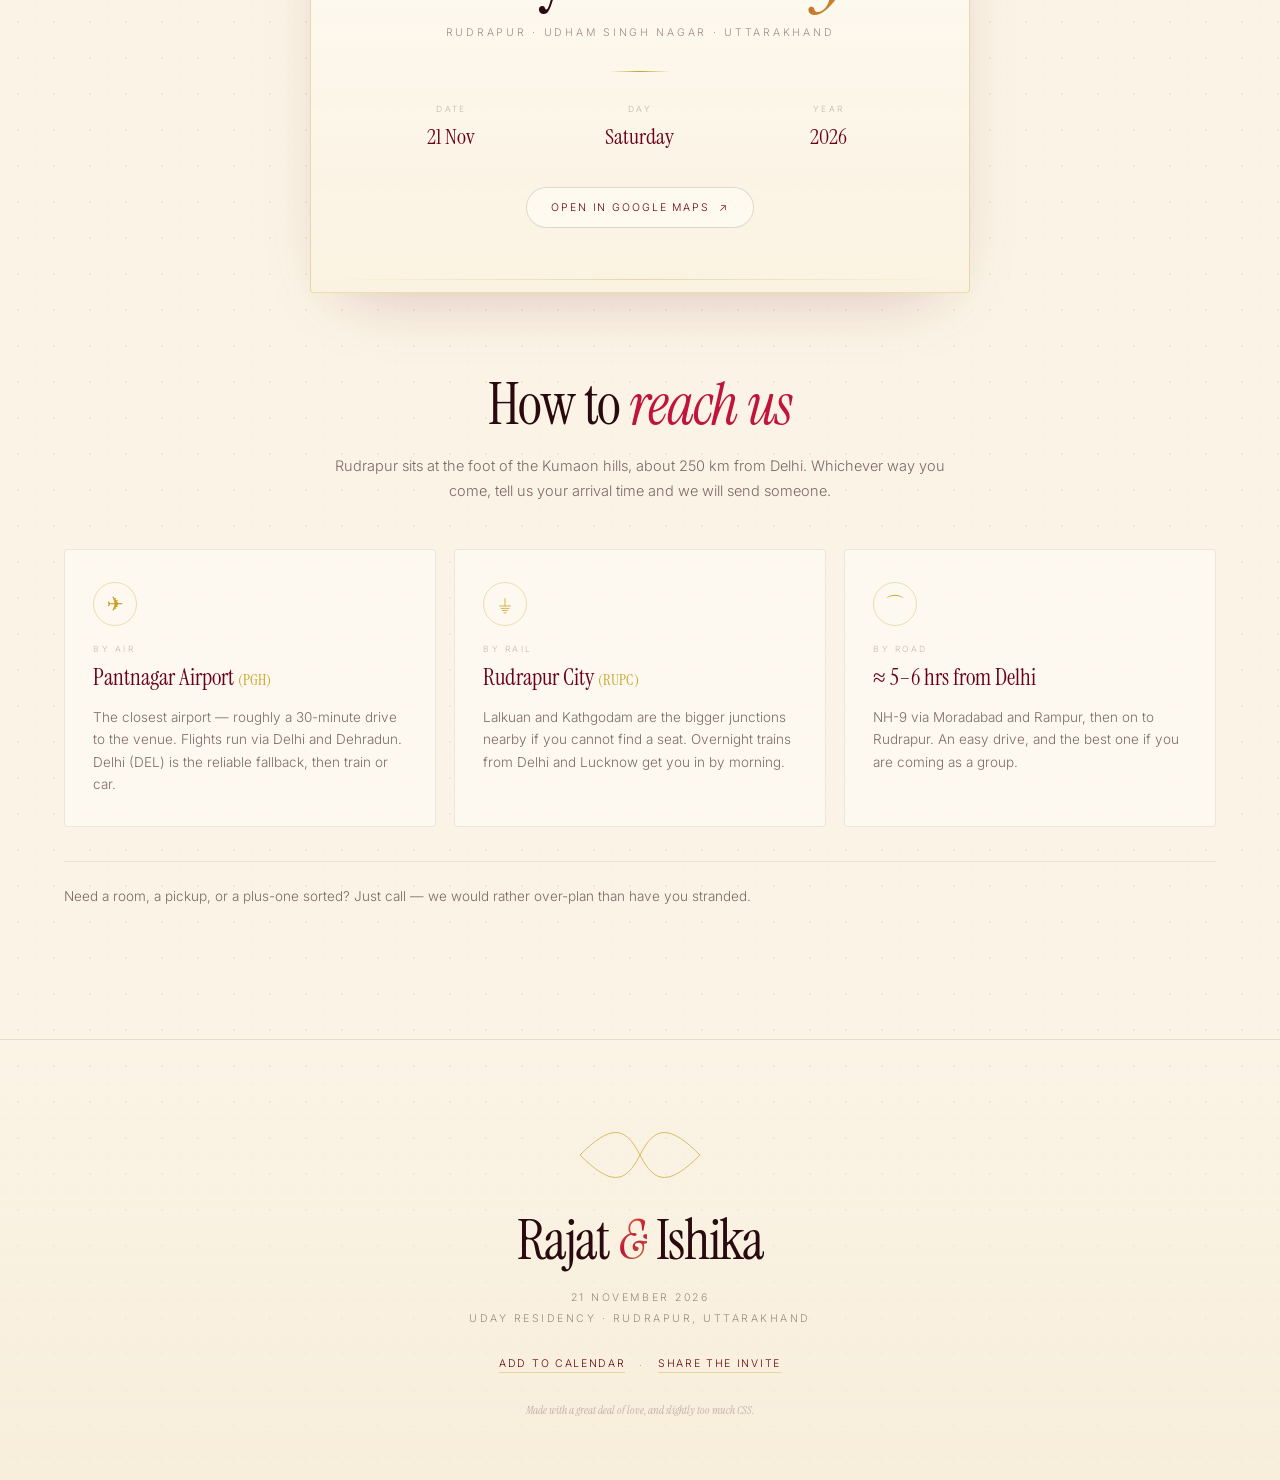
==== commit 07975e77: "day1 flag" ====
--- a/index.html
+++ b/index.html
@@ -174,7 +174,7 @@
     <span class="er-lab">The order of things</span>
   </div>
 
-  <article class="story-section" data-mood="0" data-thread="Haldi" data-event="haldi" data-flag="haldi">
+  <article class="story-section" data-mood="0" data-thread="Haldi" data-event="haldi" data-flag="day1">
     <div class="story-content">
       <div class="story-eyebrow rv"><span class="day">Day 01</span> · The beginning</div>
       <div class="story-bignum rv d1" data-num="20">20</div>
@@ -193,7 +193,7 @@
     </div>
   </article>
 
-  <article class="story-section" data-mood="1" data-thread="Sagan" data-event="sagan" data-flag="sagan">
+  <article class="story-section" data-mood="1" data-thread="Sagan" data-event="sagan" data-flag="day1">
     <div class="story-content">
       <div class="story-eyebrow rv"><span class="day">Day 01</span> · The evening</div>
       <div class="story-bignum rv d1" data-num="20">20</div>
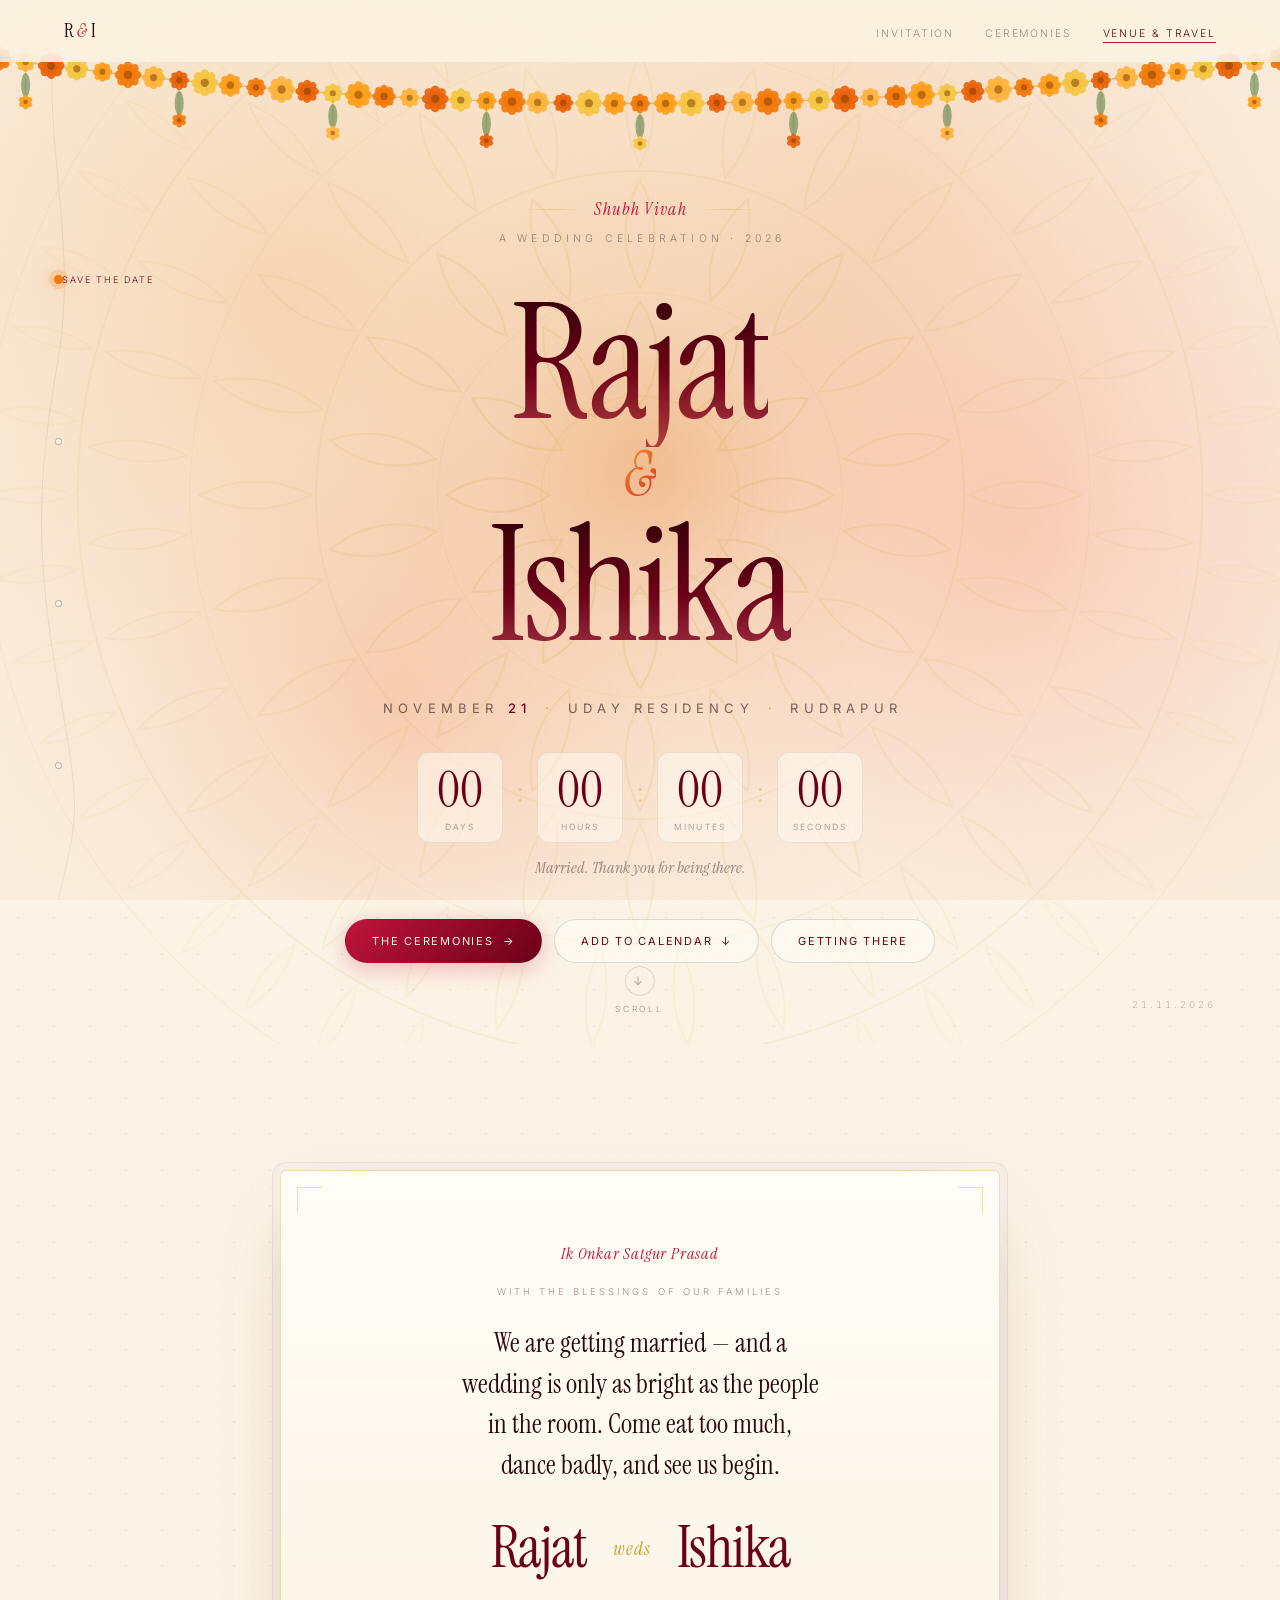
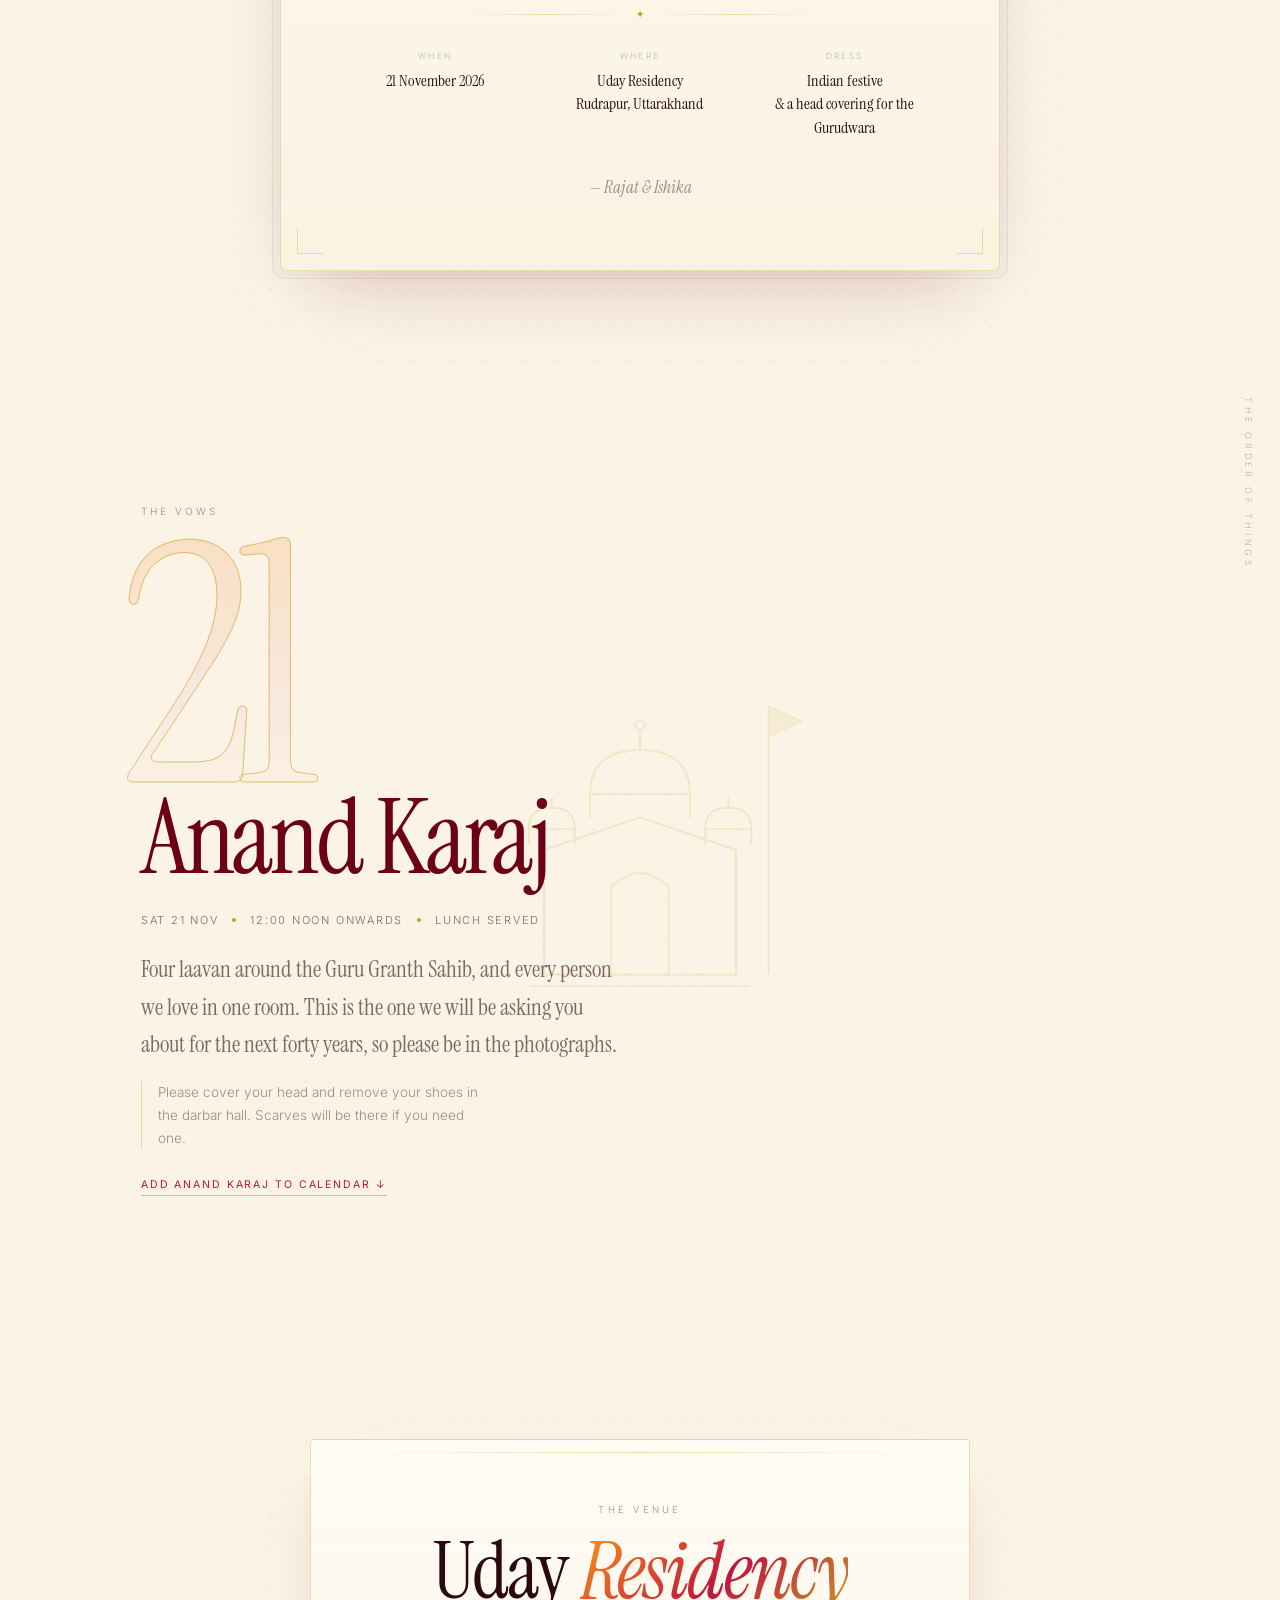
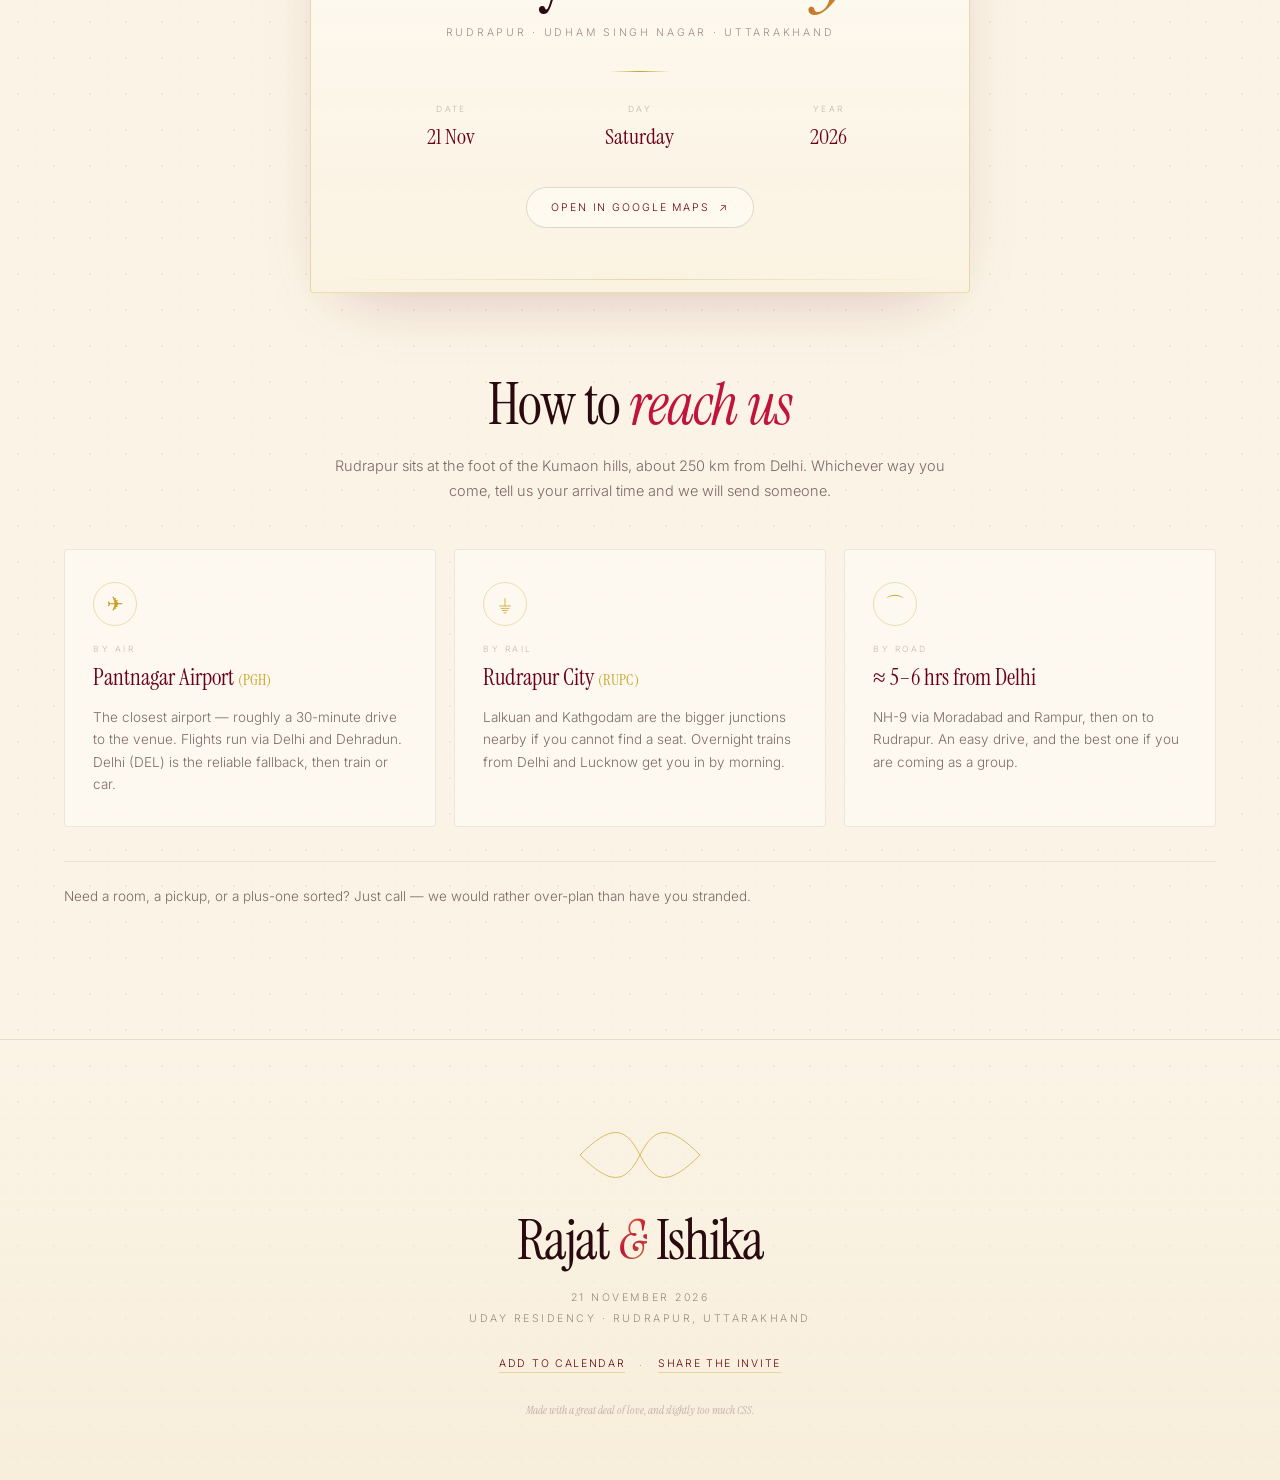
==== commit 6e178f1c: "New photos" ====
--- a/index.html
+++ b/index.html
@@ -175,6 +175,7 @@
   </div>
 
   <article class="story-section" data-mood="0" data-thread="Haldi" data-event="haldi" data-flag="day1">
+    <svg class="story-bg" viewBox="0 0 600 600" aria-hidden="true"><g id="bgHaldi"></g></svg>
     <div class="story-content">
       <div class="story-eyebrow rv"><span class="day">Day 01</span> · The beginning</div>
       <div class="story-bignum rv d1" data-num="20">20</div>
@@ -194,6 +195,7 @@
   </article>
 
   <article class="story-section" data-mood="1" data-thread="Sagan" data-event="sagan" data-flag="day1">
+    <svg class="story-bg" viewBox="0 0 600 600" aria-hidden="true"><g id="bgSagan"></g></svg>
     <div class="story-content">
       <div class="story-eyebrow rv"><span class="day">Day 01</span> · The evening</div>
       <div class="story-bignum rv d1" data-num="20">20</div>
@@ -207,6 +209,7 @@
   </article>
 
   <article class="story-section" data-mood="2" data-thread="Shaadi" data-event="shaadi">
+    <svg class="story-bg karaj" viewBox="0 0 600 600" aria-hidden="true"><g id="bgKaraj"></g></svg>
     <div class="story-content">
       <div class="story-eyebrow rv"><span id="karajDayWrap" hidden><span class="day">Day 02</span> · </span>The vows</div>
       <div class="story-bignum rv d1" data-num="21">21</div>
@@ -273,79 +276,127 @@
 <section id="gallery" data-mood="2" data-thread="In frames" data-flag="photos">
   <div class="g-header rv">
     <div class="g-title">Our story<br>in <em>frames</em></div>
-    <div class="g-meta"><span id="gCount">06</span> moments</div>
+    <div class="g-meta"><span id="gCount">10</span> moments</div>
   </div>
 
   <div class="gg rv d1" id="GG">
     <figure class="gi" data-span="hero">
       <div class="gi-corner tl"></div><div class="gi-corner tr"></div><div class="gi-corner bl"></div><div class="gi-corner br"></div>
       <div class="gi-badge">— No. 01 —</div><div class="gi-expand" aria-hidden="true">↗</div>
-      <img src="photos/photo1.jpg" width="1400" height="1050" loading="lazy" decoding="async"
-           alt="Rajat and Ishika cheek to cheek in a sunlit garden, Ishika's arm around his shoulder">
+      <img src="photos/photo-first-hug.jpg" width="1920" height="1080" loading="lazy" decoding="async"
+           alt="Rajat and Ishika sharing a tight hug at night beside a bus, luggage at their feet">
       <div class="gi-grad"></div><div class="gi-tint"></div>
       <figcaption class="gi-caption">
         <div class="gi-caption-title">Where it all began</div>
-        <div class="gi-caption-meta">Chapter 01 · The first glance</div>
+        <div class="gi-caption-meta">Chapter 01 · Our first hug</div>
       </figcaption>
     </figure>
 
     <figure class="gi">
       <div class="gi-corner tl"></div><div class="gi-corner tr"></div><div class="gi-corner bl"></div><div class="gi-corner br"></div>
       <div class="gi-badge">— No. 02 —</div><div class="gi-expand" aria-hidden="true">↗</div>
+      <img src="photos/photo-udaipur.jpg" width="1200" height="1600" loading="lazy" decoding="async"
+           alt="Rajat and Ishika standing close on a hilltop fort wall above the Aravalli hills in Udaipur">
+      <div class="gi-grad"></div><div class="gi-tint"></div>
+      <figcaption class="gi-caption">
+        <div class="gi-caption-title">Our first escape</div>
+        <div class="gi-caption-meta">Chapter 02 · Udaipur, together</div>
+      </figcaption>
+    </figure>
+
+    <figure class="gi">
+      <div class="gi-corner tl"></div><div class="gi-corner tr"></div><div class="gi-corner bl"></div><div class="gi-corner br"></div>
+      <div class="gi-badge">— No. 03 —</div><div class="gi-expand" aria-hidden="true">↗</div>
+      <img src="photos/photo-manali.jpg" width="1200" height="1600" loading="lazy" decoding="async"
+           alt="Rajat kissing Ishika's cheek on a cold night in Manali, both in beanies and jackets, holding ice cream">
+      <div class="gi-grad"></div><div class="gi-tint"></div>
+      <figcaption class="gi-caption">
+        <div class="gi-caption-title">Warm hugs</div>
+        <div class="gi-caption-meta">Chapter 03 · Cold Manali nights</div>
+      </figcaption>
+    </figure>
+
+    <figure class="gi" data-span="wide">
+      <div class="gi-corner tl"></div><div class="gi-corner tr"></div><div class="gi-corner bl"></div><div class="gi-corner br"></div>
+      <div class="gi-badge">— No. 04 —</div><div class="gi-expand" aria-hidden="true">↗</div>
+      <img src="photos/photo-roka.jpg" width="1200" height="900" loading="lazy" decoding="async"
+           alt="Rajat and Ishika smiling together by a campfire in the evening, tents pitched behind them">
+      <div class="gi-grad"></div><div class="gi-tint"></div>
+      <figcaption class="gi-caption">
+        <div class="gi-caption-title">Making it official</div>
+        <div class="gi-caption-meta">Chapter 04 · Our Roka</div>
+      </figcaption>
+    </figure>
+
+    <figure class="gi">
+      <div class="gi-corner tl"></div><div class="gi-corner tr"></div><div class="gi-corner bl"></div><div class="gi-corner br"></div>
+      <div class="gi-badge">— No. 05 —</div><div class="gi-expand" aria-hidden="true">↗</div>
+      <img src="photos/photo-promise.jpg" width="1200" height="1600" loading="lazy" decoding="async"
+           alt="Rajat and Ishika gazing at each other on a hilltop wall in Udaipur, mountains behind them">
+      <div class="gi-grad"></div><div class="gi-tint"></div>
+      <figcaption class="gi-caption">
+        <div class="gi-caption-title">The promise</div>
+        <div class="gi-caption-meta">Chapter 05 · A vow between us</div>
+      </figcaption>
+    </figure>
+
+    <figure class="gi">
+      <div class="gi-corner tl"></div><div class="gi-corner tr"></div><div class="gi-corner bl"></div><div class="gi-corner br"></div>
+      <div class="gi-badge">— No. 06 —</div><div class="gi-expand" aria-hidden="true">↗</div>
       <img src="photos/photo2.jpg" width="1050" height="1400" loading="lazy" decoding="async"
            alt="Ishika resting her head on Rajat's shoulder across a restaurant table">
       <div class="gi-grad"></div><div class="gi-tint"></div>
       <figcaption class="gi-caption">
         <div class="gi-caption-title">A quiet promise</div>
-        <div class="gi-caption-meta">Chapter 02 · Just us</div>
-      </figcaption>
-    </figure>
-
-    <figure class="gi">
-      <div class="gi-corner tl"></div><div class="gi-corner tr"></div><div class="gi-corner bl"></div><div class="gi-corner br"></div>
-      <div class="gi-badge">— No. 03 —</div><div class="gi-expand" aria-hidden="true">↗</div>
+        <div class="gi-caption-meta">Chapter 06 · Just us</div>
+      </figcaption>
+    </figure>
+
+    <figure class="gi">
+      <div class="gi-corner tl"></div><div class="gi-corner tr"></div><div class="gi-corner bl"></div><div class="gi-corner br"></div>
+      <div class="gi-badge">— No. 07 —</div><div class="gi-expand" aria-hidden="true">↗</div>
       <img src="photos/photo3.jpg" width="1050" height="1400" loading="lazy" decoding="async"
            alt="Ishika and Rajat pressed cheek to cheek in bright sunshine, both mid-laugh">
       <div class="gi-grad"></div><div class="gi-tint"></div>
       <figcaption class="gi-caption">
         <div class="gi-caption-title">Endless laughter</div>
-        <div class="gi-caption-meta">Chapter 03 · Joy</div>
+        <div class="gi-caption-meta">Chapter 07 · Joy</div>
       </figcaption>
     </figure>
 
     <figure class="gi" data-span="wide">
       <div class="gi-corner tl"></div><div class="gi-corner tr"></div><div class="gi-corner bl"></div><div class="gi-corner br"></div>
-      <div class="gi-badge">— No. 04 —</div><div class="gi-expand" aria-hidden="true">↗</div>
+      <div class="gi-badge">— No. 08 —</div><div class="gi-expand" aria-hidden="true">↗</div>
       <img src="photos/photo6.jpg" width="1400" height="1050" loading="lazy" decoding="async"
            alt="Rajat and Ishika side by side in a cafe in the evening, Ishika in a red floral top">
       <div class="gi-grad"></div><div class="gi-tint"></div>
       <figcaption class="gi-caption">
         <div class="gi-caption-title">The evenings</div>
-        <div class="gi-caption-meta">Chapter 04 · Us</div>
-      </figcaption>
-    </figure>
-
-    <figure class="gi" data-span="half">
-      <div class="gi-corner tl"></div><div class="gi-corner tr"></div><div class="gi-corner bl"></div><div class="gi-corner br"></div>
-      <div class="gi-badge">— No. 05 —</div><div class="gi-expand" aria-hidden="true">↗</div>
+        <div class="gi-caption-meta">Chapter 08 · Us</div>
+      </figcaption>
+    </figure>
+
+    <figure class="gi">
+      <div class="gi-corner tl"></div><div class="gi-corner tr"></div><div class="gi-corner bl"></div><div class="gi-corner br"></div>
+      <div class="gi-badge">— No. 09 —</div><div class="gi-expand" aria-hidden="true">↗</div>
       <img src="photos/photo5.jpg" width="1000" height="1500" loading="lazy" decoding="async"
            alt="Rajat and Ishika bundled in winter coats, taking a mirror selfie in a lift">
       <div class="gi-grad"></div><div class="gi-tint"></div>
       <figcaption class="gi-caption">
         <div class="gi-caption-title">The adventures</div>
-        <div class="gi-caption-meta">Chapter 05 · Wanderlust</div>
+        <div class="gi-caption-meta">Chapter 09 · Wanderlust</div>
       </figcaption>
     </figure>
 
     <figure class="gi" data-span="half">
       <div class="gi-corner tl"></div><div class="gi-corner tr"></div><div class="gi-corner bl"></div><div class="gi-corner br"></div>
-      <div class="gi-badge">— No. 06 —</div><div class="gi-expand" aria-hidden="true">↗</div>
+      <div class="gi-badge">— No. 10 —</div><div class="gi-expand" aria-hidden="true">↗</div>
       <img src="photos/photo4.jpg" width="853" height="1280" loading="lazy" decoding="async"
            alt="Ishika in a mint embroidered suit leaning on Rajat in a cream shirt, under dappled trees">
       <div class="gi-grad"></div><div class="gi-tint"></div>
       <figcaption class="gi-caption">
         <div class="gi-caption-title">All dressed up</div>
-        <div class="gi-caption-meta">Chapter 06 · Forever</div>
+        <div class="gi-caption-meta">Chapter 10 · Forever</div>
       </figcaption>
     </figure>
   </div>
--- a/css/styles.css
+++ b/css/styles.css
@@ -573,6 +573,24 @@
   position:relative;
 }
 .story-content{max-width:640px;margin-left:clamp(0px,6vw,120px);position:relative}
+
+/* per-ceremony backdrop — faint line art, sitting behind the text */
+.story-bg{
+  position:absolute;top:50%;left:50%;
+  width:min(80vh,72vw);height:min(80vh,72vw);
+  transform:translate(-50%,-50%);
+  pointer-events:none;z-index:0;
+  animation:spinSlow 200s linear infinite;
+}
+.story-content{z-index:1}   /* keep the copy above the backdrop */
+
+[data-event="haldi"] .story-bg{color:var(--marigold);opacity:.15}
+[data-event="sagan"] .story-bg{color:var(--crimson);opacity:.12}
+.story-bg.karaj{
+  color:var(--gold);opacity:.16;
+  width:min(64vh,58vw);height:min(64vh,58vw);
+  animation:none;   /* it's a building, not a wheel — it doesn't spin */
+}
 
 .story-eyebrow{
   font-size:10px;letter-spacing:.3em;text-transform:uppercase;
@@ -1024,7 +1042,7 @@
 /* ═══════════════ PRINT — a real paper invite ═══════════════ */
 @media print{
   #fluid,#grain,#PB,#thread,.thread-knot,#curtain,nav#NAV,.toran,
-  .hero-mandala,.h-scroll,#LB,#toast,#gallery,
+  .hero-mandala,.story-bg,.h-scroll,#LB,#toast,#gallery,
   .h-cta-row,.countdown,.cd-note,.story-ics,.venue-map,.fx,
   .ic-flap{display:none!important}
   html,body{background:#fff!important;color:#000!important}
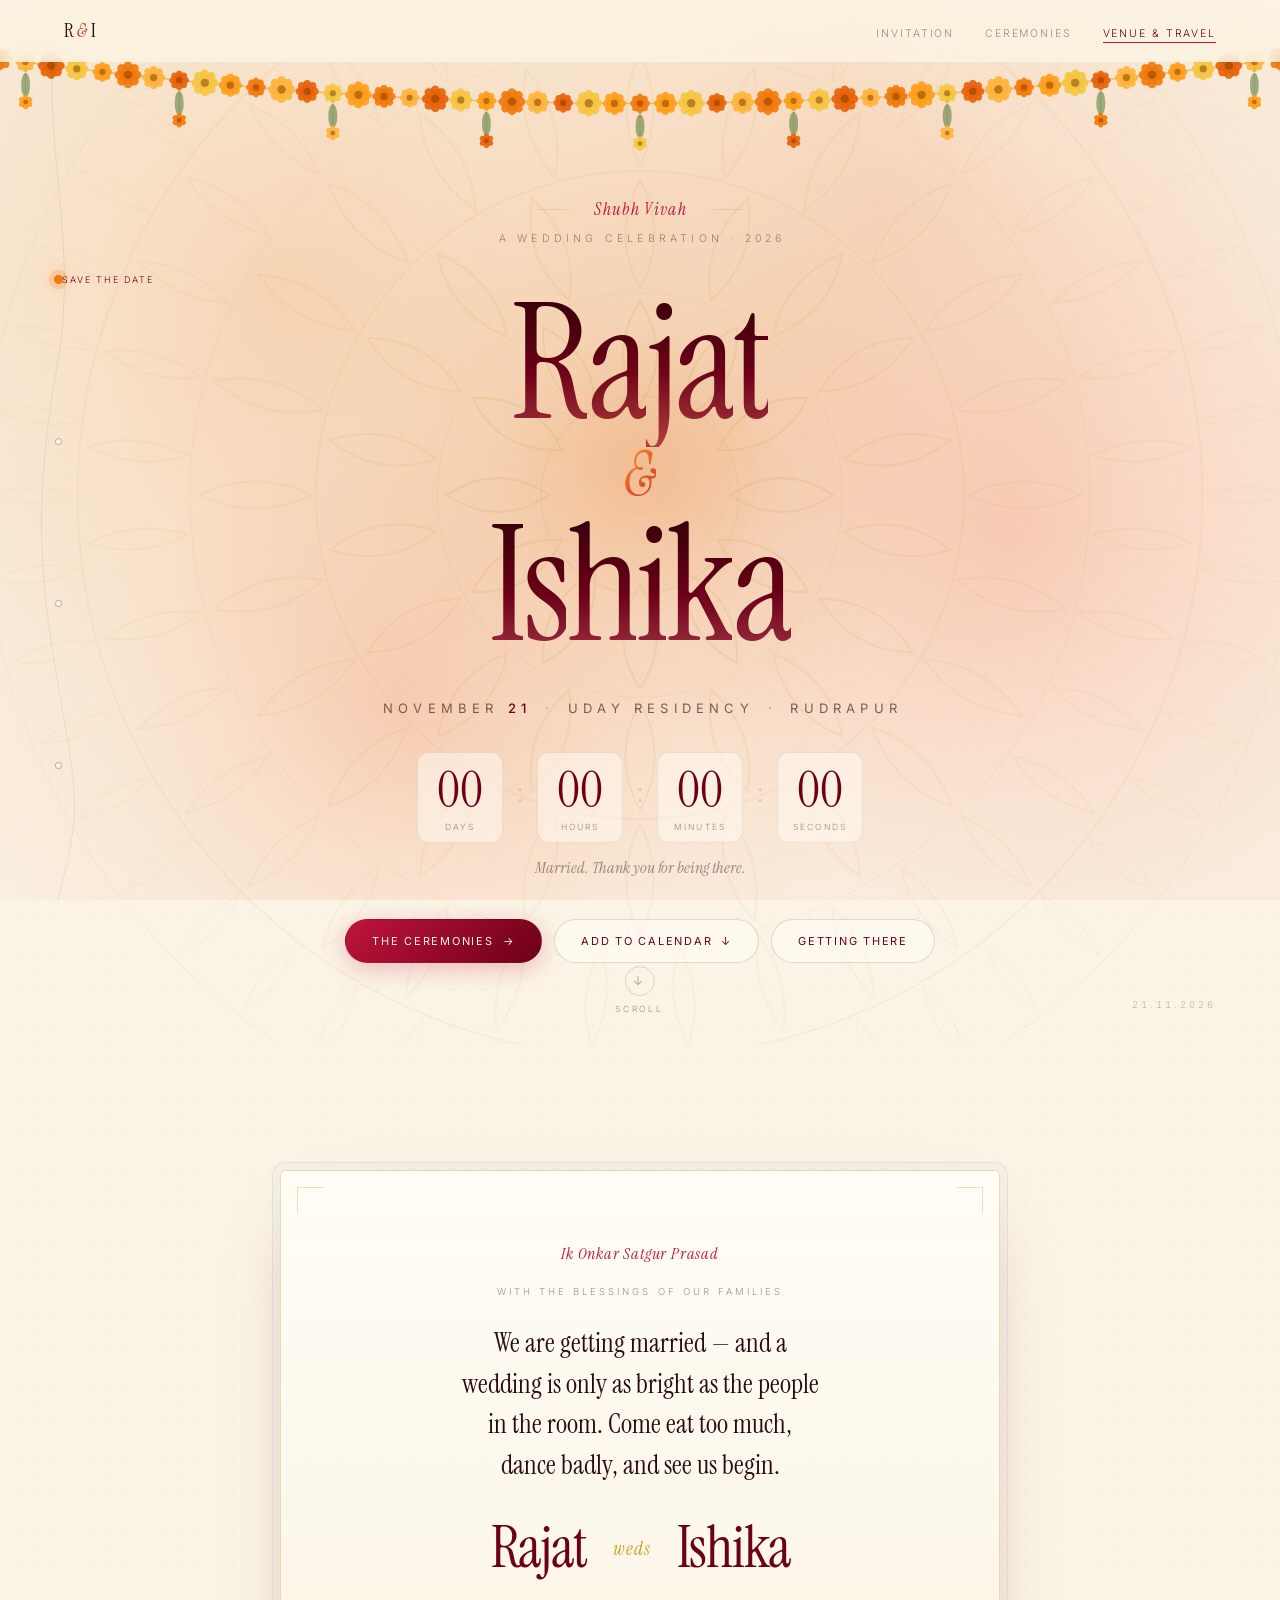
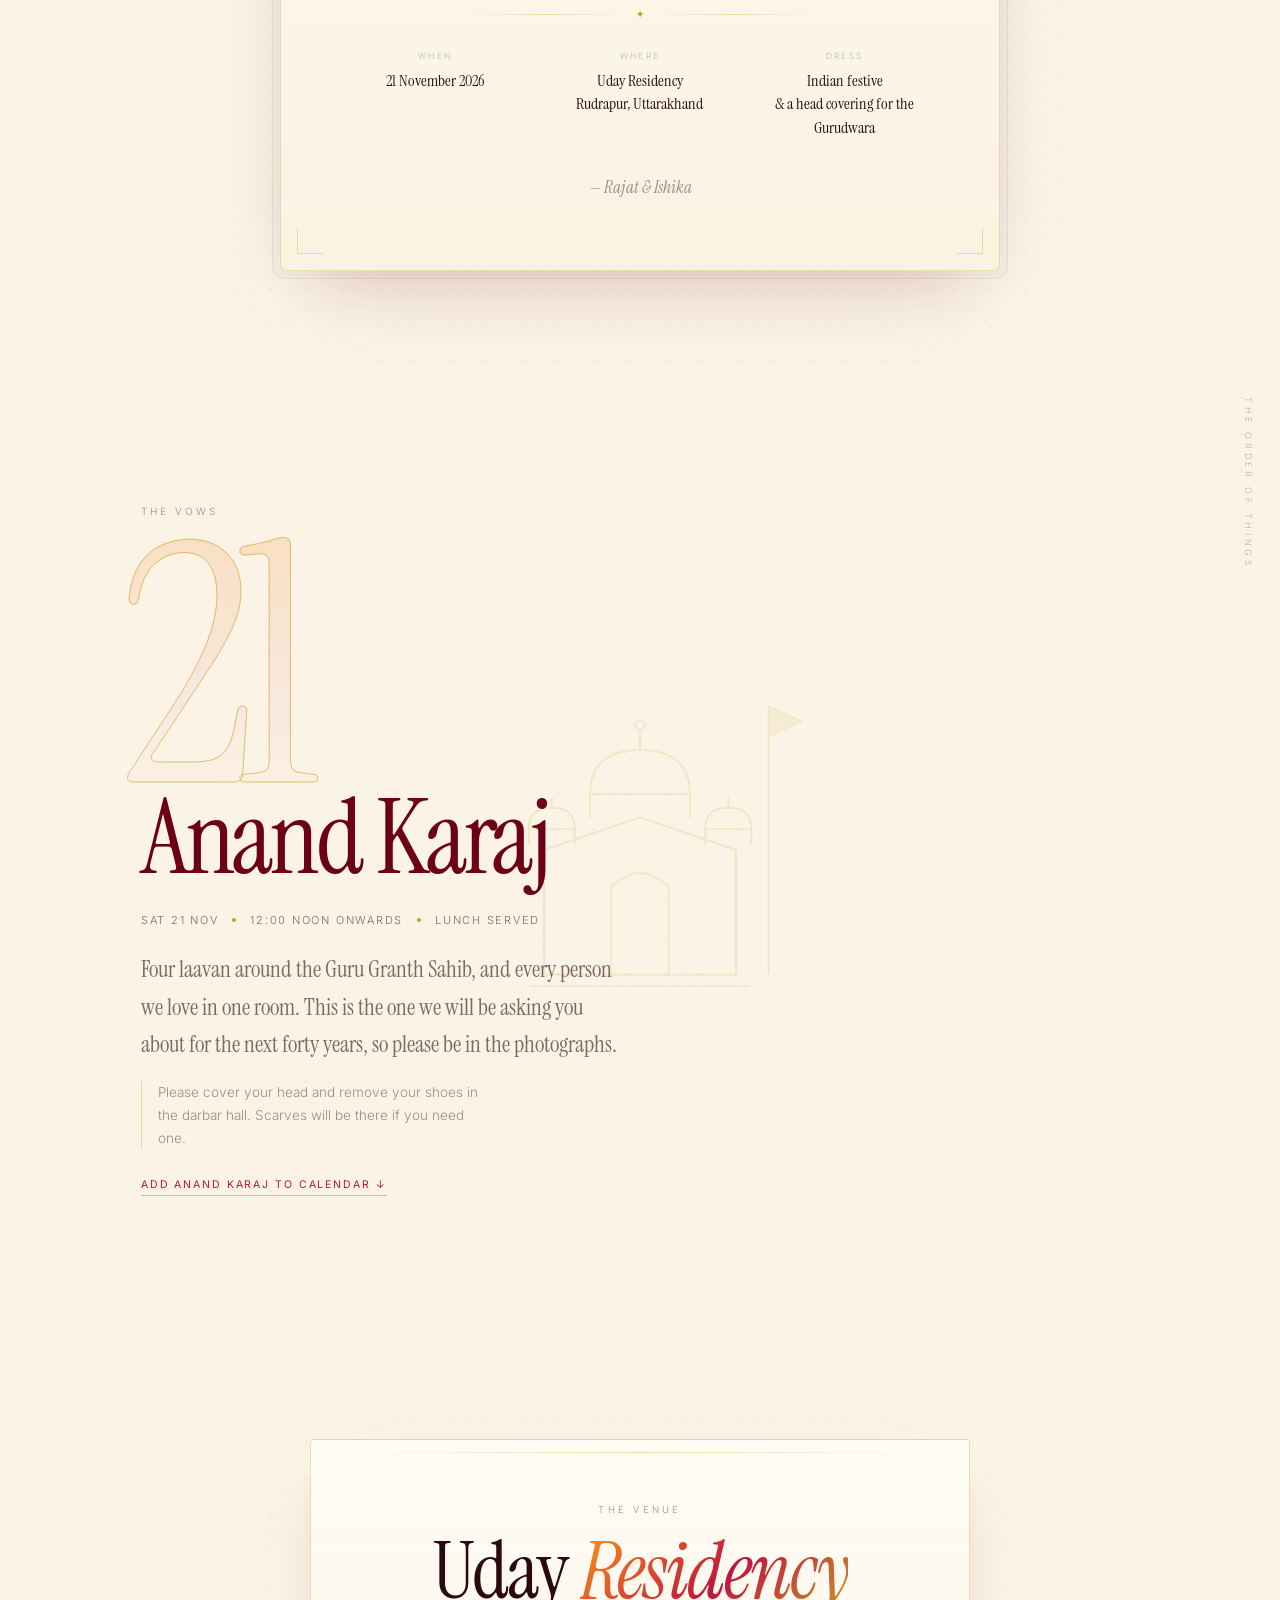
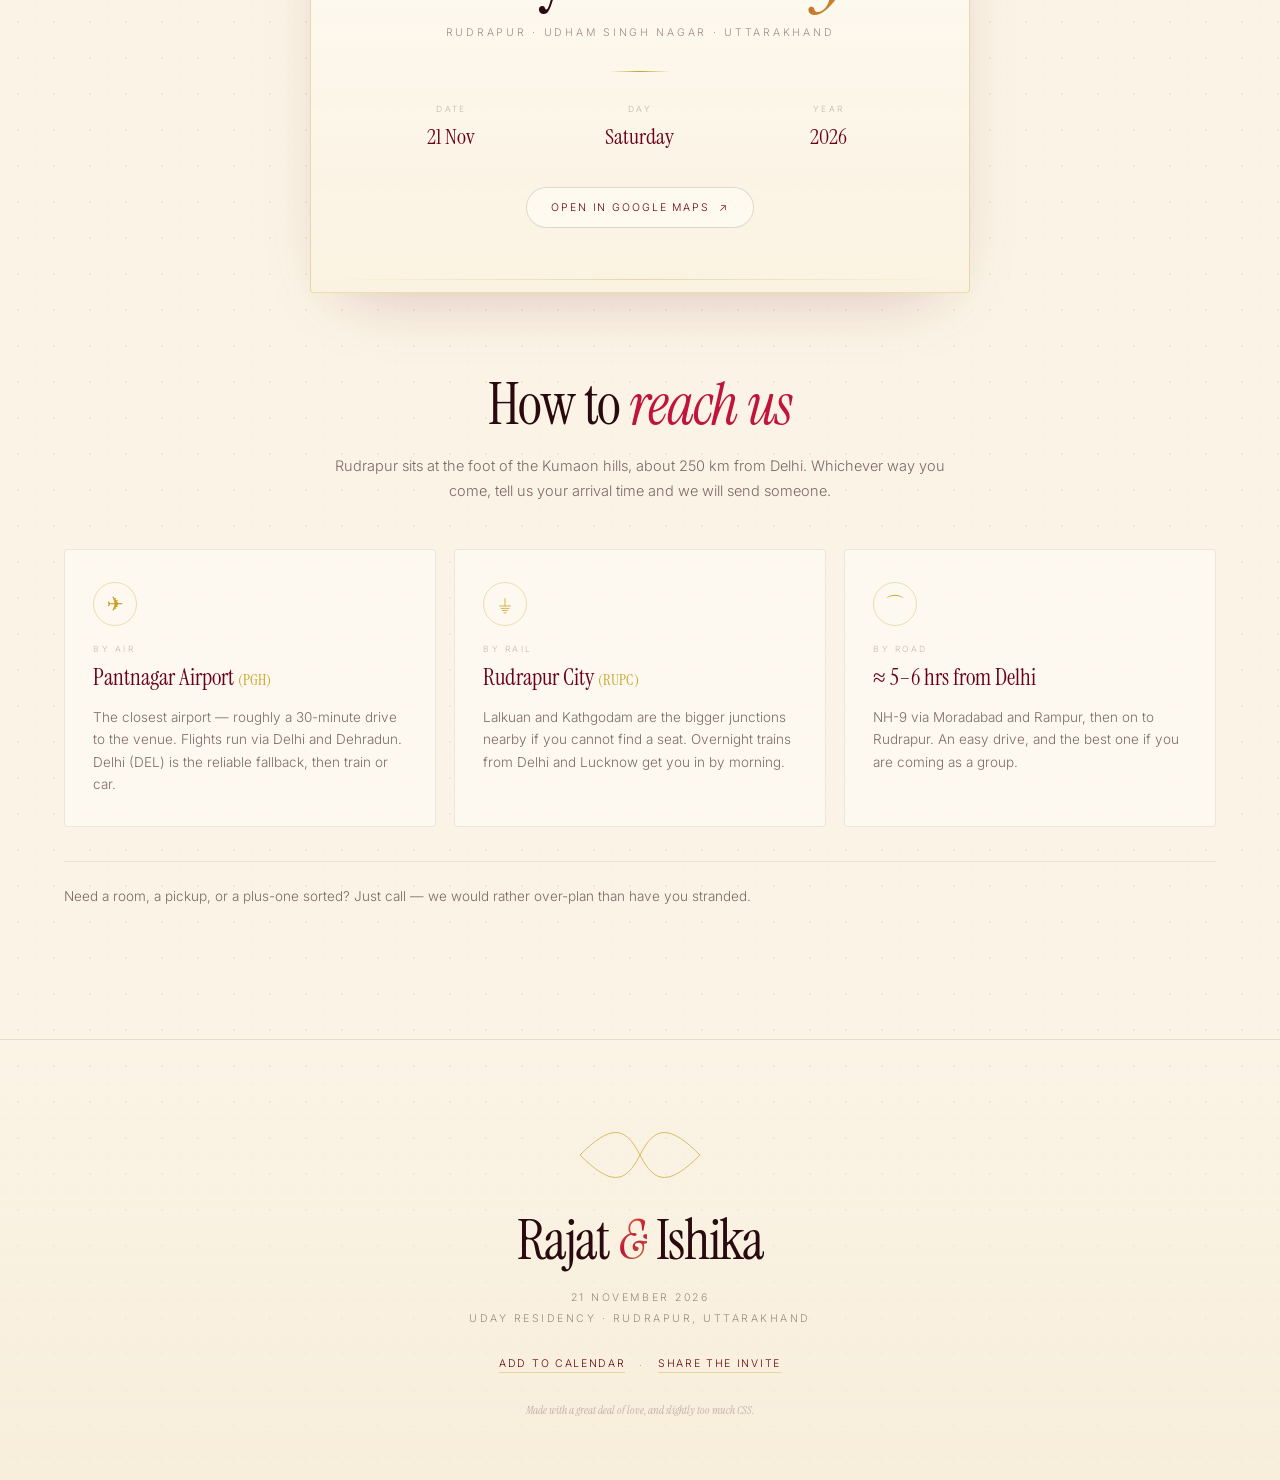
==== commit 52ec9485: "rearrangement" ====
--- a/index.html
+++ b/index.html
@@ -276,7 +276,7 @@
 <section id="gallery" data-mood="2" data-thread="In frames" data-flag="photos">
   <div class="g-header rv">
     <div class="g-title">Our story<br>in <em>frames</em></div>
-    <div class="g-meta"><span id="gCount">10</span> moments</div>
+    <div class="g-meta"><span id="gCount">06</span> moments</div>
   </div>
 
   <div class="gg rv d1" id="GG">
@@ -295,8 +295,8 @@
     <figure class="gi">
       <div class="gi-corner tl"></div><div class="gi-corner tr"></div><div class="gi-corner bl"></div><div class="gi-corner br"></div>
       <div class="gi-badge">— No. 02 —</div><div class="gi-expand" aria-hidden="true">↗</div>
-      <img src="photos/photo-udaipur.jpg" width="1200" height="1600" loading="lazy" decoding="async"
-           alt="Rajat and Ishika standing close on a hilltop fort wall above the Aravalli hills in Udaipur">
+      <img src="photos/photo-promise.jpg" width="1200" height="1600" loading="lazy" decoding="async"
+           alt="Rajat and Ishika gazing at each other on a hilltop wall in Udaipur, mountains behind them">
       <div class="gi-grad"></div><div class="gi-tint"></div>
       <figcaption class="gi-caption">
         <div class="gi-caption-title">Our first escape</div>
@@ -304,7 +304,7 @@
       </figcaption>
     </figure>
 
-    <figure class="gi">
+    <figure class="gi" data-span="half">
       <div class="gi-corner tl"></div><div class="gi-corner tr"></div><div class="gi-corner bl"></div><div class="gi-corner br"></div>
       <div class="gi-badge">— No. 03 —</div><div class="gi-expand" aria-hidden="true">↗</div>
       <img src="photos/photo-manali.jpg" width="1200" height="1600" loading="lazy" decoding="async"
@@ -316,87 +316,39 @@
       </figcaption>
     </figure>
 
+    <figure class="gi" data-span="half">
+      <div class="gi-corner tl"></div><div class="gi-corner tr"></div><div class="gi-corner bl"></div><div class="gi-corner br"></div>
+      <div class="gi-badge">— No. 04 —</div><div class="gi-expand" aria-hidden="true">↗</div>
+      <img src="photos/photo2.jpg" width="1050" height="1400" loading="lazy" decoding="async"
+           alt="Ishika resting her head on Rajat's shoulder across a restaurant table">
+      <div class="gi-grad"></div><div class="gi-tint"></div>
+      <figcaption class="gi-caption">
+        <div class="gi-caption-title">A quiet promise</div>
+        <div class="gi-caption-meta">Chapter 04 · Just us</div>
+      </figcaption>
+    </figure>
+
     <figure class="gi" data-span="wide">
       <div class="gi-corner tl"></div><div class="gi-corner tr"></div><div class="gi-corner bl"></div><div class="gi-corner br"></div>
-      <div class="gi-badge">— No. 04 —</div><div class="gi-expand" aria-hidden="true">↗</div>
+      <div class="gi-badge">— No. 05 —</div><div class="gi-expand" aria-hidden="true">↗</div>
+      <img src="photos/photo6.jpg" width="1400" height="1050" loading="lazy" decoding="async"
+           alt="Rajat and Ishika side by side in a cafe in the evening, Ishika in a red floral top">
+      <div class="gi-grad"></div><div class="gi-tint"></div>
+      <figcaption class="gi-caption">
+        <div class="gi-caption-title">The evenings</div>
+        <div class="gi-caption-meta">Chapter 05 · Us</div>
+      </figcaption>
+    </figure>
+
+    <figure class="gi">
+      <div class="gi-corner tl"></div><div class="gi-corner tr"></div><div class="gi-corner bl"></div><div class="gi-corner br"></div>
+      <div class="gi-badge">— No. 06 —</div><div class="gi-expand" aria-hidden="true">↗</div>
       <img src="photos/photo-roka.jpg" width="1200" height="900" loading="lazy" decoding="async"
            alt="Rajat and Ishika smiling together by a campfire in the evening, tents pitched behind them">
       <div class="gi-grad"></div><div class="gi-tint"></div>
       <figcaption class="gi-caption">
-        <div class="gi-caption-title">Making it official</div>
-        <div class="gi-caption-meta">Chapter 04 · Our Roka</div>
-      </figcaption>
-    </figure>
-
-    <figure class="gi">
-      <div class="gi-corner tl"></div><div class="gi-corner tr"></div><div class="gi-corner bl"></div><div class="gi-corner br"></div>
-      <div class="gi-badge">— No. 05 —</div><div class="gi-expand" aria-hidden="true">↗</div>
-      <img src="photos/photo-promise.jpg" width="1200" height="1600" loading="lazy" decoding="async"
-           alt="Rajat and Ishika gazing at each other on a hilltop wall in Udaipur, mountains behind them">
-      <div class="gi-grad"></div><div class="gi-tint"></div>
-      <figcaption class="gi-caption">
-        <div class="gi-caption-title">The promise</div>
-        <div class="gi-caption-meta">Chapter 05 · A vow between us</div>
-      </figcaption>
-    </figure>
-
-    <figure class="gi">
-      <div class="gi-corner tl"></div><div class="gi-corner tr"></div><div class="gi-corner bl"></div><div class="gi-corner br"></div>
-      <div class="gi-badge">— No. 06 —</div><div class="gi-expand" aria-hidden="true">↗</div>
-      <img src="photos/photo2.jpg" width="1050" height="1400" loading="lazy" decoding="async"
-           alt="Ishika resting her head on Rajat's shoulder across a restaurant table">
-      <div class="gi-grad"></div><div class="gi-tint"></div>
-      <figcaption class="gi-caption">
-        <div class="gi-caption-title">A quiet promise</div>
-        <div class="gi-caption-meta">Chapter 06 · Just us</div>
-      </figcaption>
-    </figure>
-
-    <figure class="gi">
-      <div class="gi-corner tl"></div><div class="gi-corner tr"></div><div class="gi-corner bl"></div><div class="gi-corner br"></div>
-      <div class="gi-badge">— No. 07 —</div><div class="gi-expand" aria-hidden="true">↗</div>
-      <img src="photos/photo3.jpg" width="1050" height="1400" loading="lazy" decoding="async"
-           alt="Ishika and Rajat pressed cheek to cheek in bright sunshine, both mid-laugh">
-      <div class="gi-grad"></div><div class="gi-tint"></div>
-      <figcaption class="gi-caption">
-        <div class="gi-caption-title">Endless laughter</div>
-        <div class="gi-caption-meta">Chapter 07 · Joy</div>
-      </figcaption>
-    </figure>
-
-    <figure class="gi" data-span="wide">
-      <div class="gi-corner tl"></div><div class="gi-corner tr"></div><div class="gi-corner bl"></div><div class="gi-corner br"></div>
-      <div class="gi-badge">— No. 08 —</div><div class="gi-expand" aria-hidden="true">↗</div>
-      <img src="photos/photo6.jpg" width="1400" height="1050" loading="lazy" decoding="async"
-           alt="Rajat and Ishika side by side in a cafe in the evening, Ishika in a red floral top">
-      <div class="gi-grad"></div><div class="gi-tint"></div>
-      <figcaption class="gi-caption">
-        <div class="gi-caption-title">The evenings</div>
-        <div class="gi-caption-meta">Chapter 08 · Us</div>
-      </figcaption>
-    </figure>
-
-    <figure class="gi">
-      <div class="gi-corner tl"></div><div class="gi-corner tr"></div><div class="gi-corner bl"></div><div class="gi-corner br"></div>
-      <div class="gi-badge">— No. 09 —</div><div class="gi-expand" aria-hidden="true">↗</div>
-      <img src="photos/photo5.jpg" width="1000" height="1500" loading="lazy" decoding="async"
-           alt="Rajat and Ishika bundled in winter coats, taking a mirror selfie in a lift">
-      <div class="gi-grad"></div><div class="gi-tint"></div>
-      <figcaption class="gi-caption">
-        <div class="gi-caption-title">The adventures</div>
-        <div class="gi-caption-meta">Chapter 09 · Wanderlust</div>
-      </figcaption>
-    </figure>
-
-    <figure class="gi" data-span="half">
-      <div class="gi-corner tl"></div><div class="gi-corner tr"></div><div class="gi-corner bl"></div><div class="gi-corner br"></div>
-      <div class="gi-badge">— No. 10 —</div><div class="gi-expand" aria-hidden="true">↗</div>
-      <img src="photos/photo4.jpg" width="853" height="1280" loading="lazy" decoding="async"
-           alt="Ishika in a mint embroidered suit leaning on Rajat in a cream shirt, under dappled trees">
-      <div class="gi-grad"></div><div class="gi-tint"></div>
-      <figcaption class="gi-caption">
         <div class="gi-caption-title">All dressed up</div>
-        <div class="gi-caption-meta">Chapter 10 · Forever</div>
+        <div class="gi-caption-meta">Chapter 06 · Our Roka</div>
       </figcaption>
     </figure>
   </div>
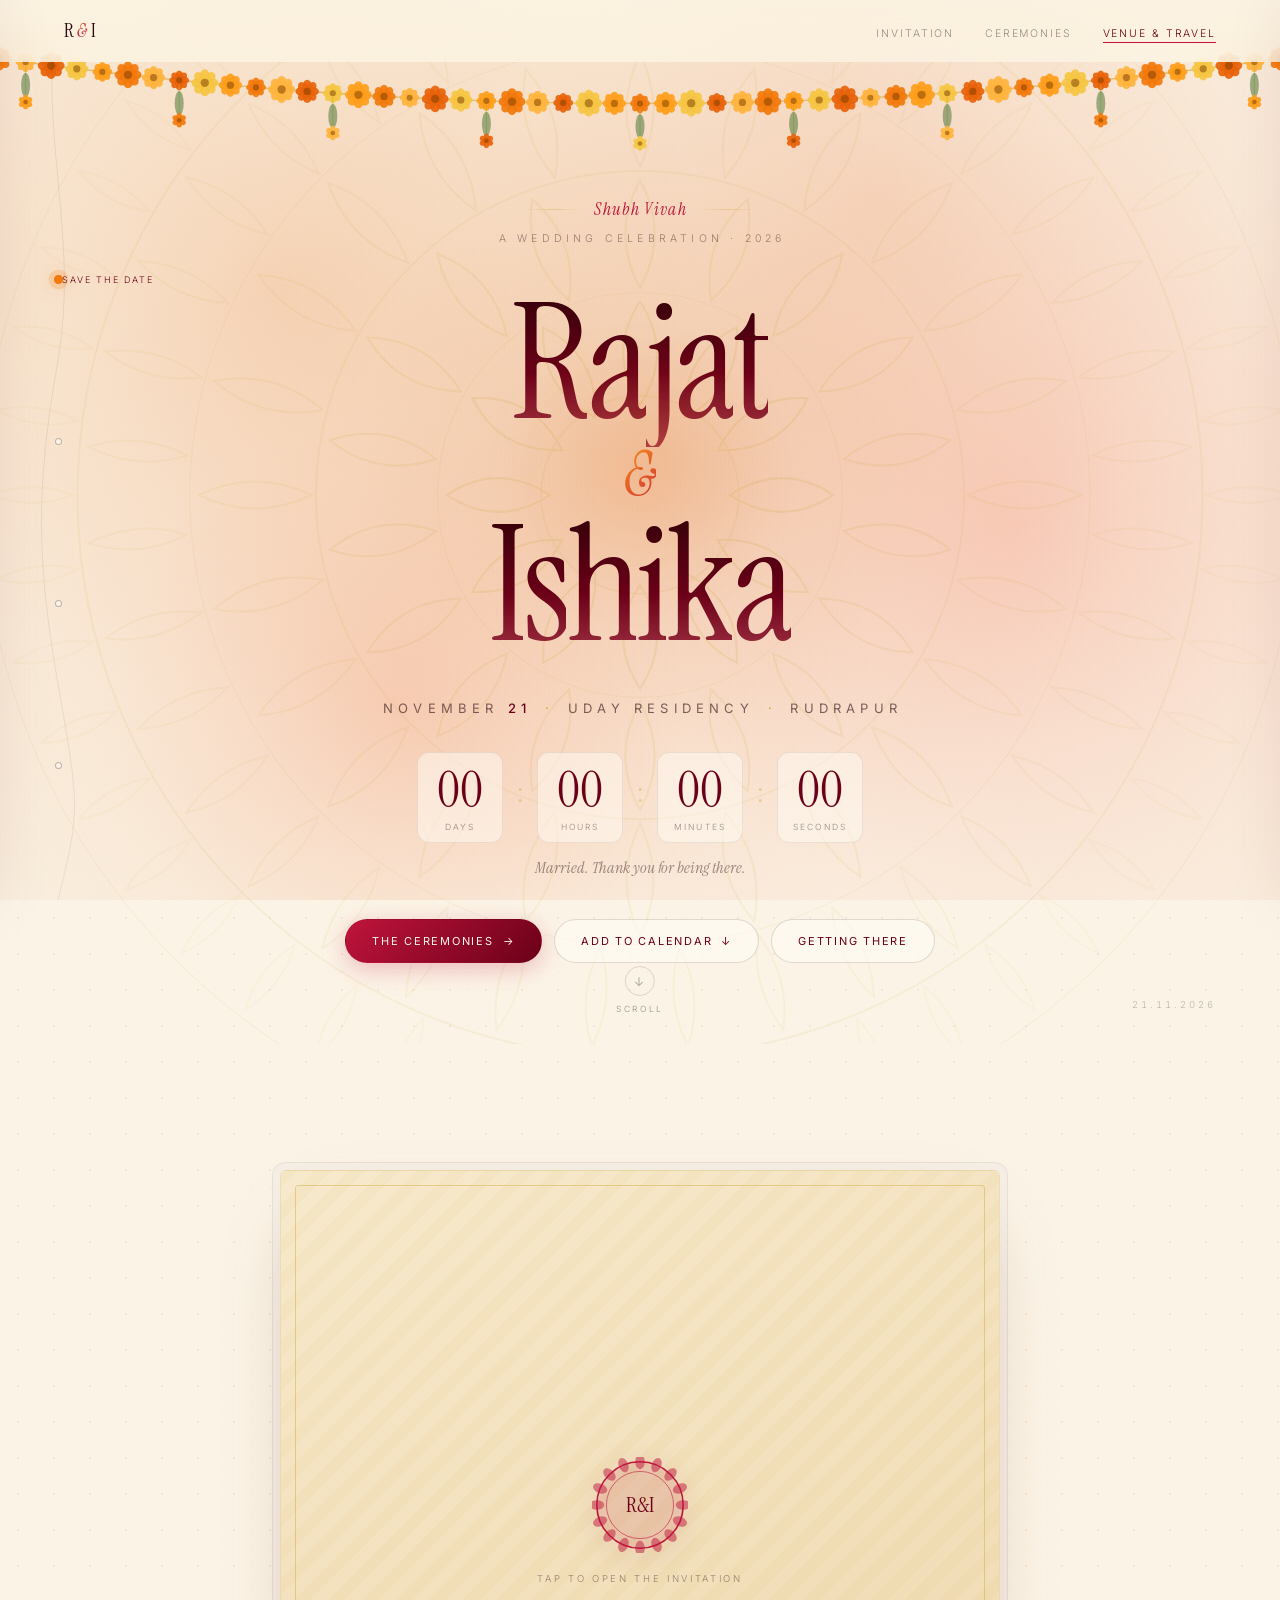
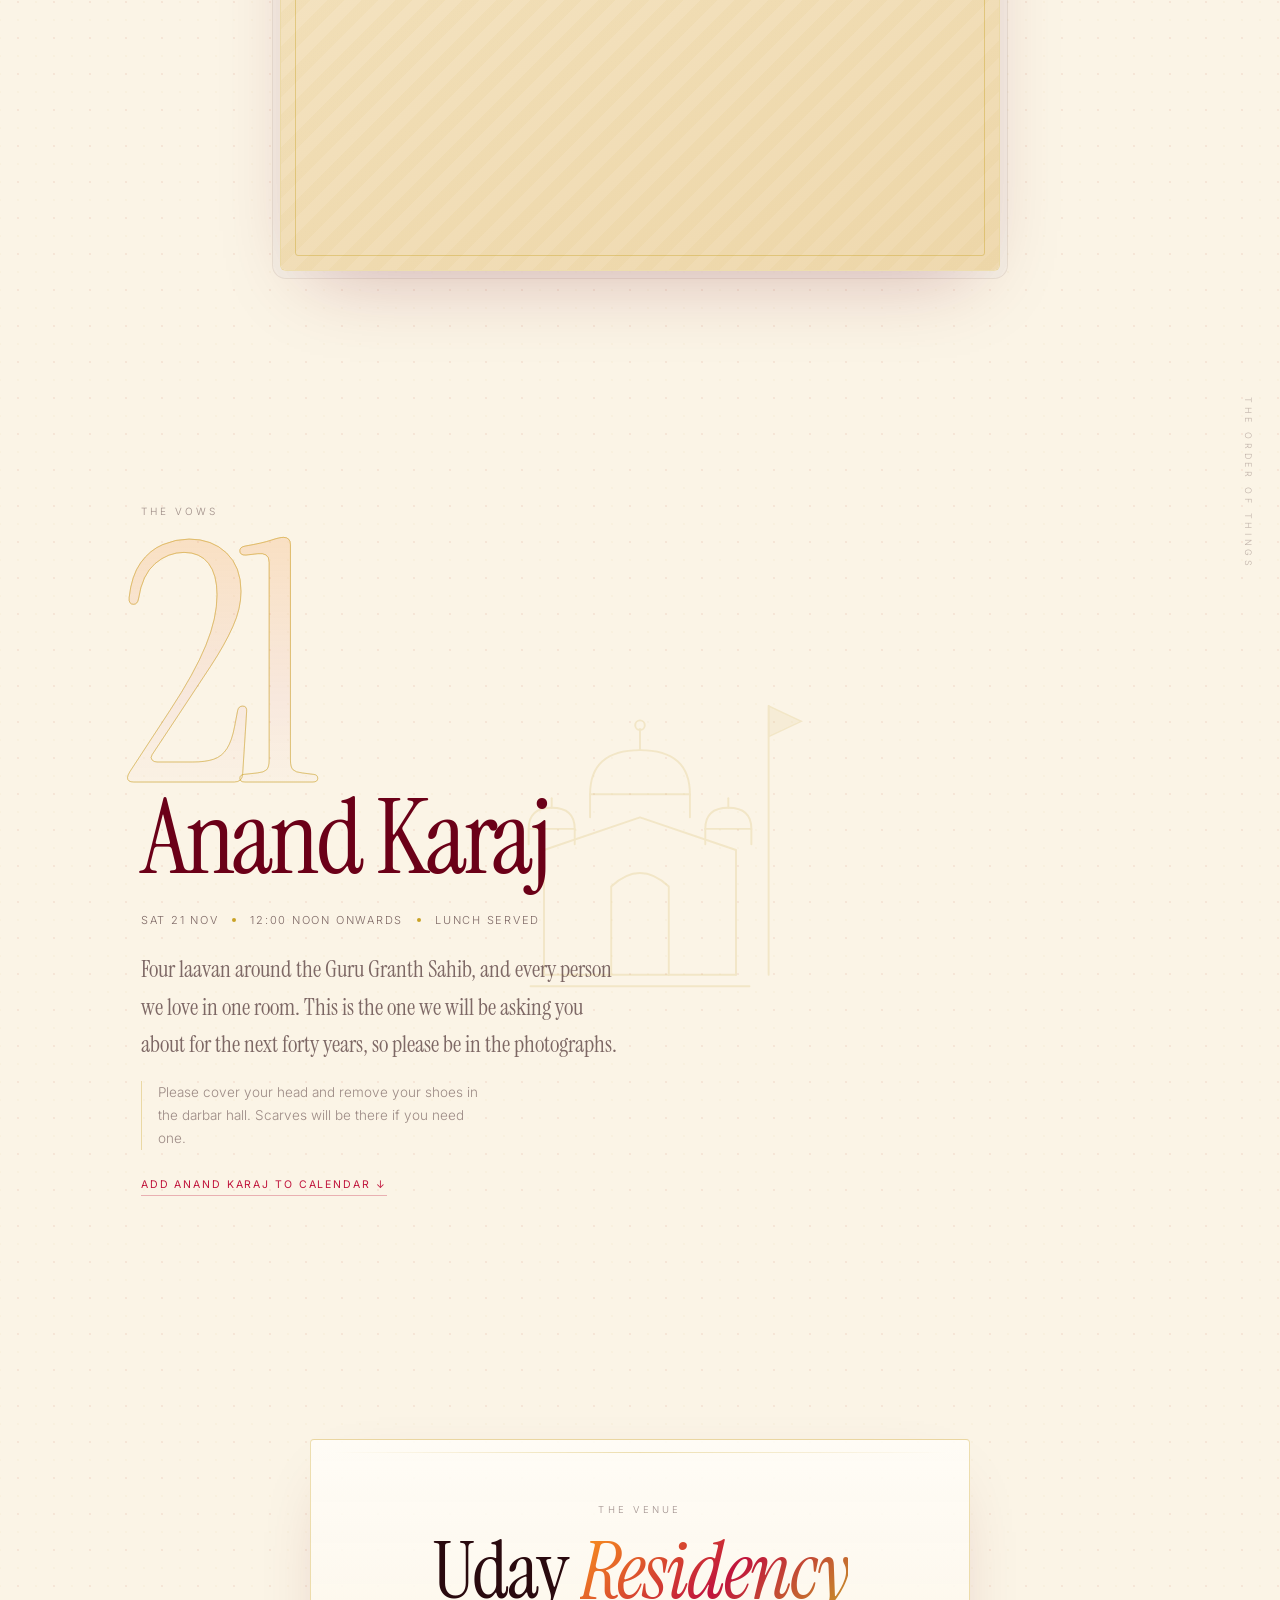
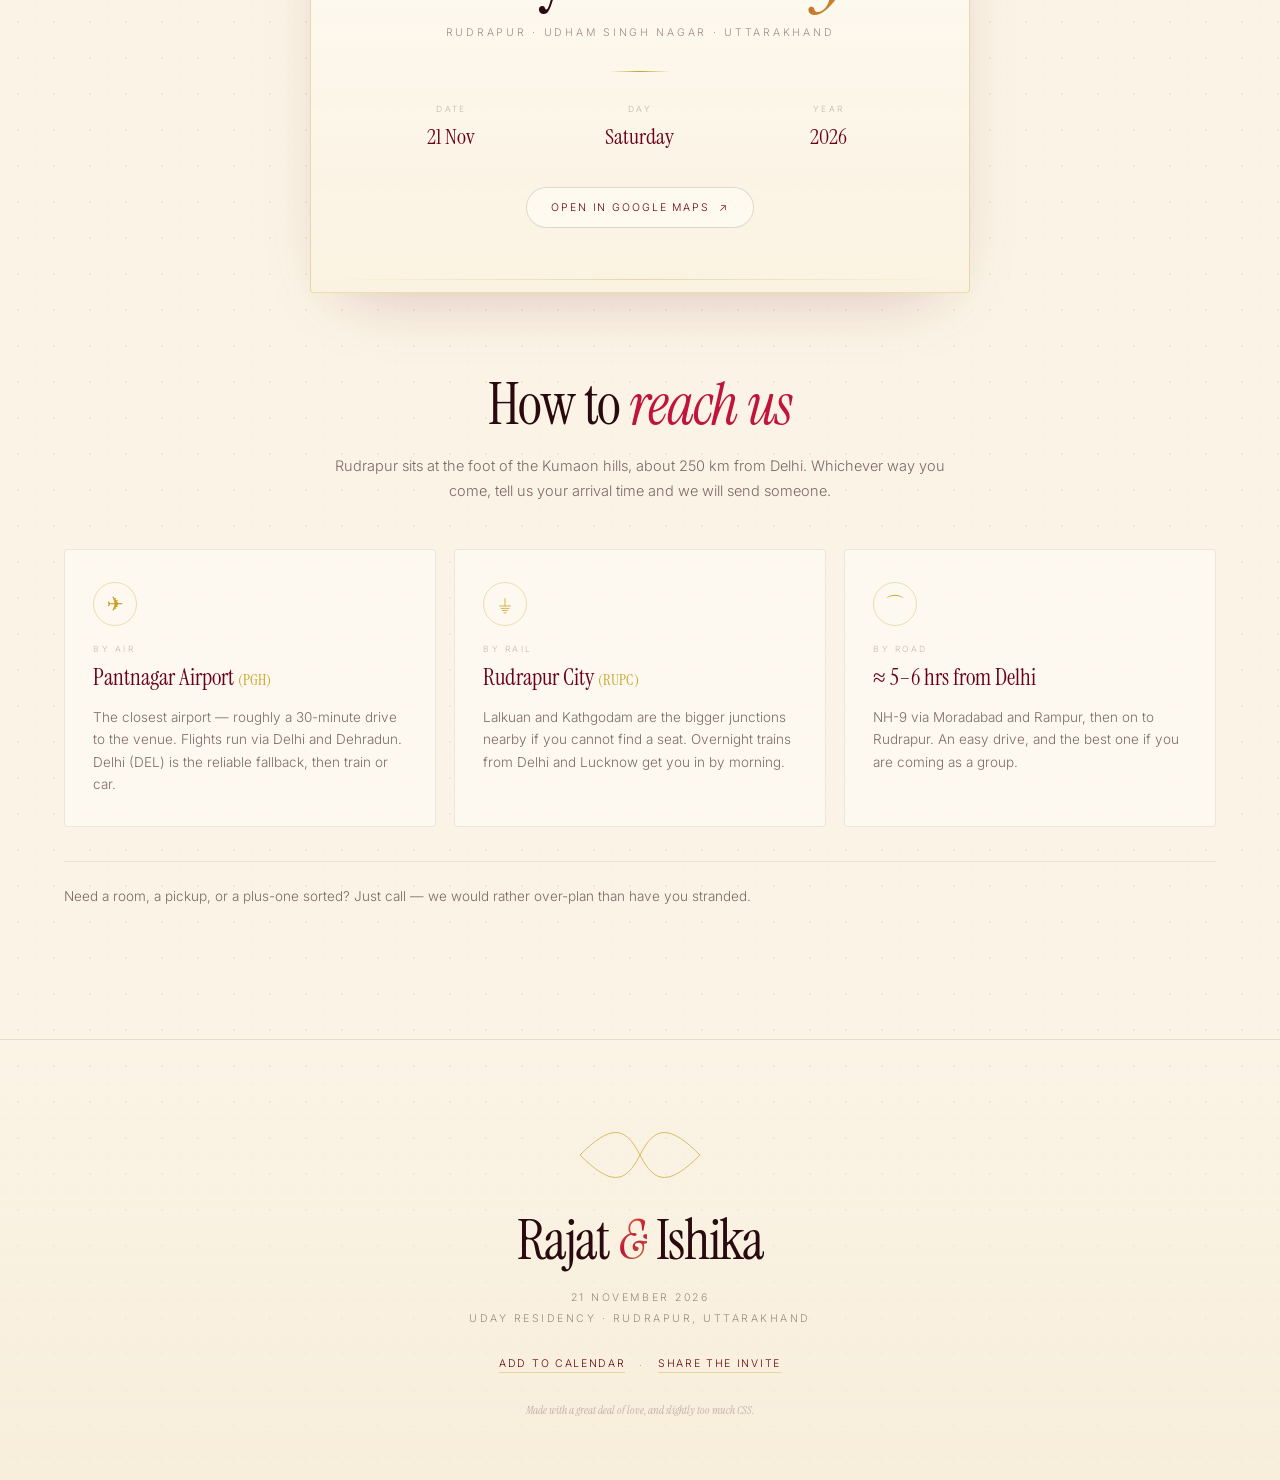
==== commit b70a3e92: "Reindexing" ====
--- a/index.html
+++ b/index.html
@@ -304,7 +304,7 @@
       </figcaption>
     </figure>
 
-    <figure class="gi" data-span="half">
+    <figure class="gi">
       <div class="gi-corner tl"></div><div class="gi-corner tr"></div><div class="gi-corner bl"></div><div class="gi-corner br"></div>
       <div class="gi-badge">— No. 03 —</div><div class="gi-expand" aria-hidden="true">↗</div>
       <img src="photos/photo-manali.jpg" width="1200" height="1600" loading="lazy" decoding="async"
@@ -316,38 +316,38 @@
       </figcaption>
     </figure>
 
+    <figure class="gi" data-span="wide">
+      <div class="gi-corner tl"></div><div class="gi-corner tr"></div><div class="gi-corner bl"></div><div class="gi-corner br"></div>
+      <div class="gi-badge">— No. 04 —</div><div class="gi-expand" aria-hidden="true">↗</div>
+      <img src="photos/photo6.jpg" width="1400" height="1050" loading="lazy" decoding="async"
+           alt="Rajat and Ishika side by side in a cafe in the evening, Ishika in a red floral top">
+      <div class="gi-grad"></div><div class="gi-tint"></div>
+      <figcaption class="gi-caption">
+        <div class="gi-caption-title">The evenings</div>
+        <div class="gi-caption-meta">Chapter 04 · Us</div>
+      </figcaption>
+    </figure>
+
     <figure class="gi" data-span="half">
       <div class="gi-corner tl"></div><div class="gi-corner tr"></div><div class="gi-corner bl"></div><div class="gi-corner br"></div>
-      <div class="gi-badge">— No. 04 —</div><div class="gi-expand" aria-hidden="true">↗</div>
+      <div class="gi-badge">— No. 05 —</div><div class="gi-expand" aria-hidden="true">↗</div>
       <img src="photos/photo2.jpg" width="1050" height="1400" loading="lazy" decoding="async"
            alt="Ishika resting her head on Rajat's shoulder across a restaurant table">
       <div class="gi-grad"></div><div class="gi-tint"></div>
       <figcaption class="gi-caption">
         <div class="gi-caption-title">A quiet promise</div>
-        <div class="gi-caption-meta">Chapter 04 · Just us</div>
-      </figcaption>
-    </figure>
-
-    <figure class="gi" data-span="wide">
-      <div class="gi-corner tl"></div><div class="gi-corner tr"></div><div class="gi-corner bl"></div><div class="gi-corner br"></div>
-      <div class="gi-badge">— No. 05 —</div><div class="gi-expand" aria-hidden="true">↗</div>
-      <img src="photos/photo6.jpg" width="1400" height="1050" loading="lazy" decoding="async"
-           alt="Rajat and Ishika side by side in a cafe in the evening, Ishika in a red floral top">
-      <div class="gi-grad"></div><div class="gi-tint"></div>
-      <figcaption class="gi-caption">
-        <div class="gi-caption-title">The evenings</div>
-        <div class="gi-caption-meta">Chapter 05 · Us</div>
-      </figcaption>
-    </figure>
-
-    <figure class="gi">
+        <div class="gi-caption-meta">Chapter 05 · Just us</div>
+      </figcaption>
+    </figure>
+
+    <figure class="gi" data-span="half">
       <div class="gi-corner tl"></div><div class="gi-corner tr"></div><div class="gi-corner bl"></div><div class="gi-corner br"></div>
       <div class="gi-badge">— No. 06 —</div><div class="gi-expand" aria-hidden="true">↗</div>
-      <img src="photos/photo-roka.jpg" width="1200" height="900" loading="lazy" decoding="async"
-           alt="Rajat and Ishika smiling together by a campfire in the evening, tents pitched behind them">
-      <div class="gi-grad"></div><div class="gi-tint"></div>
-      <figcaption class="gi-caption">
-        <div class="gi-caption-title">All dressed up</div>
+      <img src="photos/photo4.jpg" width="853" height="1280" loading="lazy" decoding="async"
+           alt="Ishika in a mint embroidered suit leaning on Rajat in a cream shirt, under dappled trees">
+      <div class="gi-grad"></div><div class="gi-tint"></div>
+      <figcaption class="gi-caption">
+        <div class="gi-caption-title">Making it official</div>
         <div class="gi-caption-meta">Chapter 06 · Our Roka</div>
       </figcaption>
     </figure>
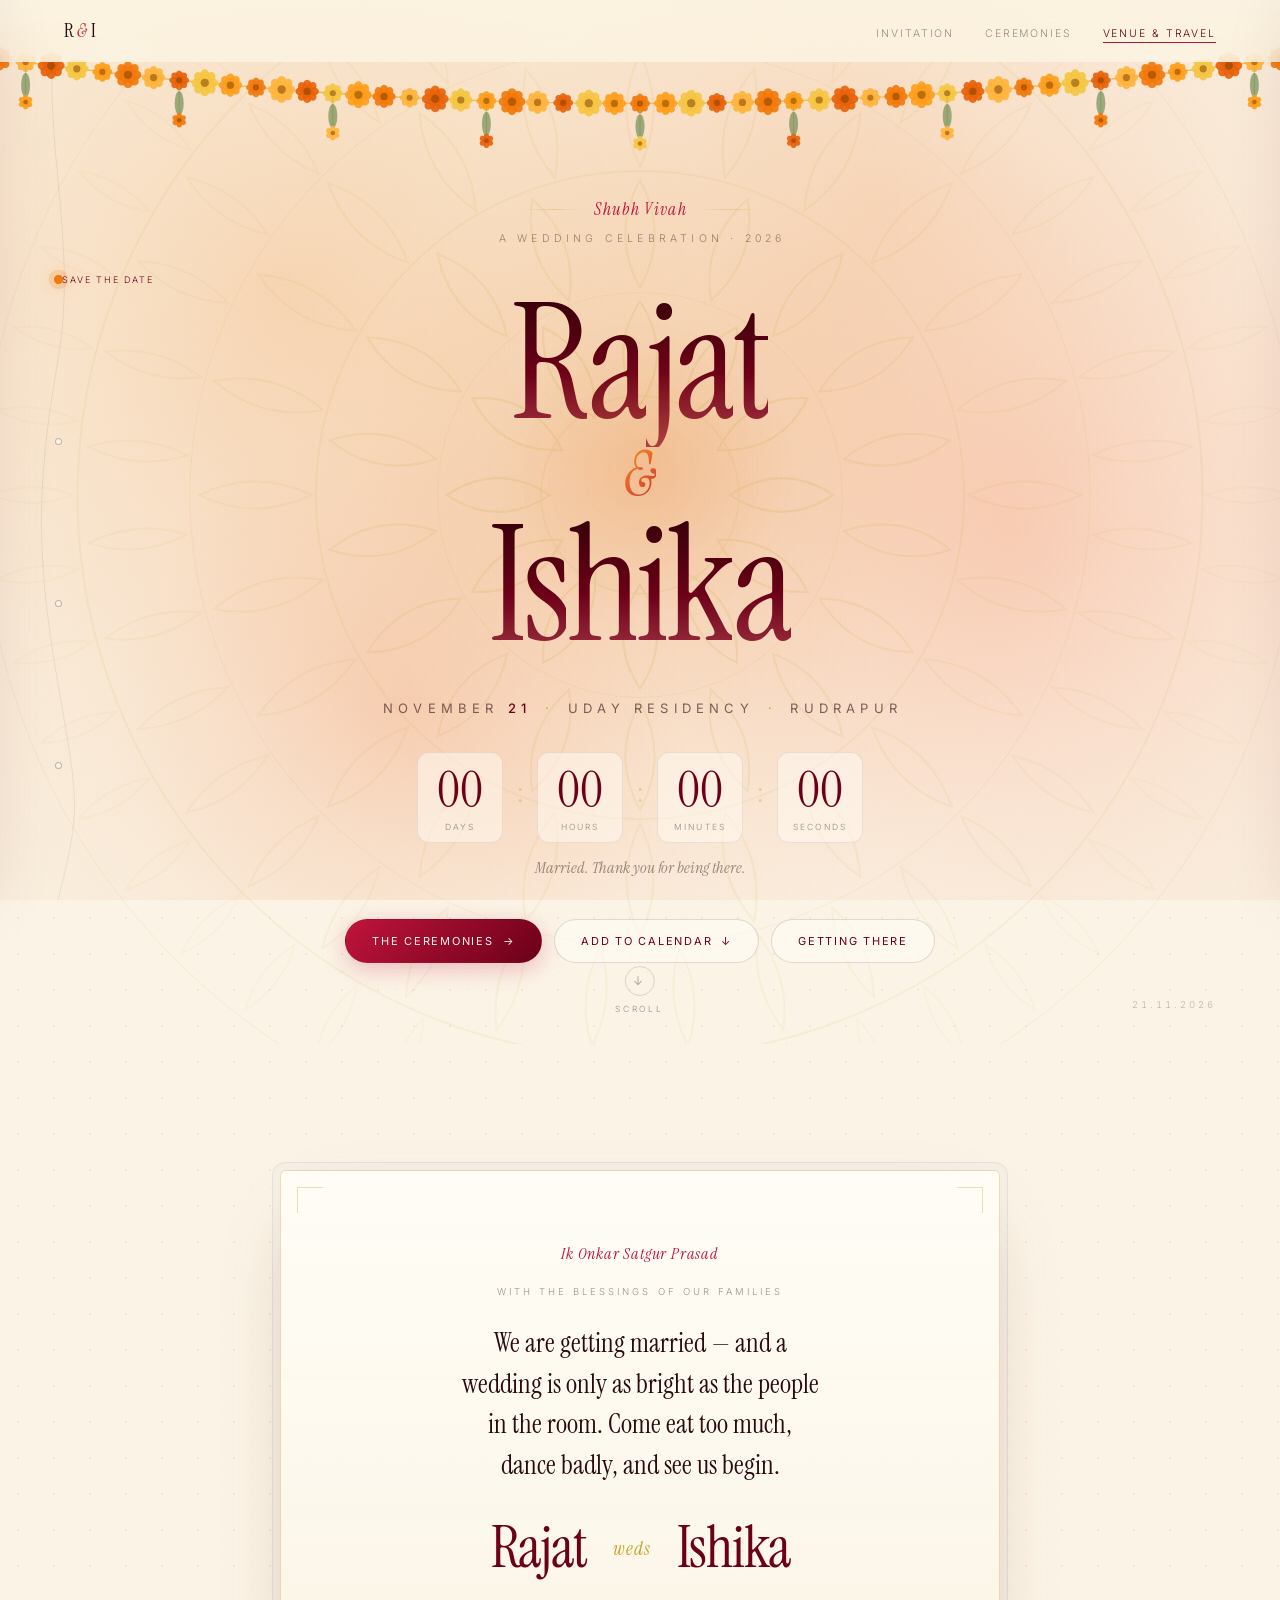
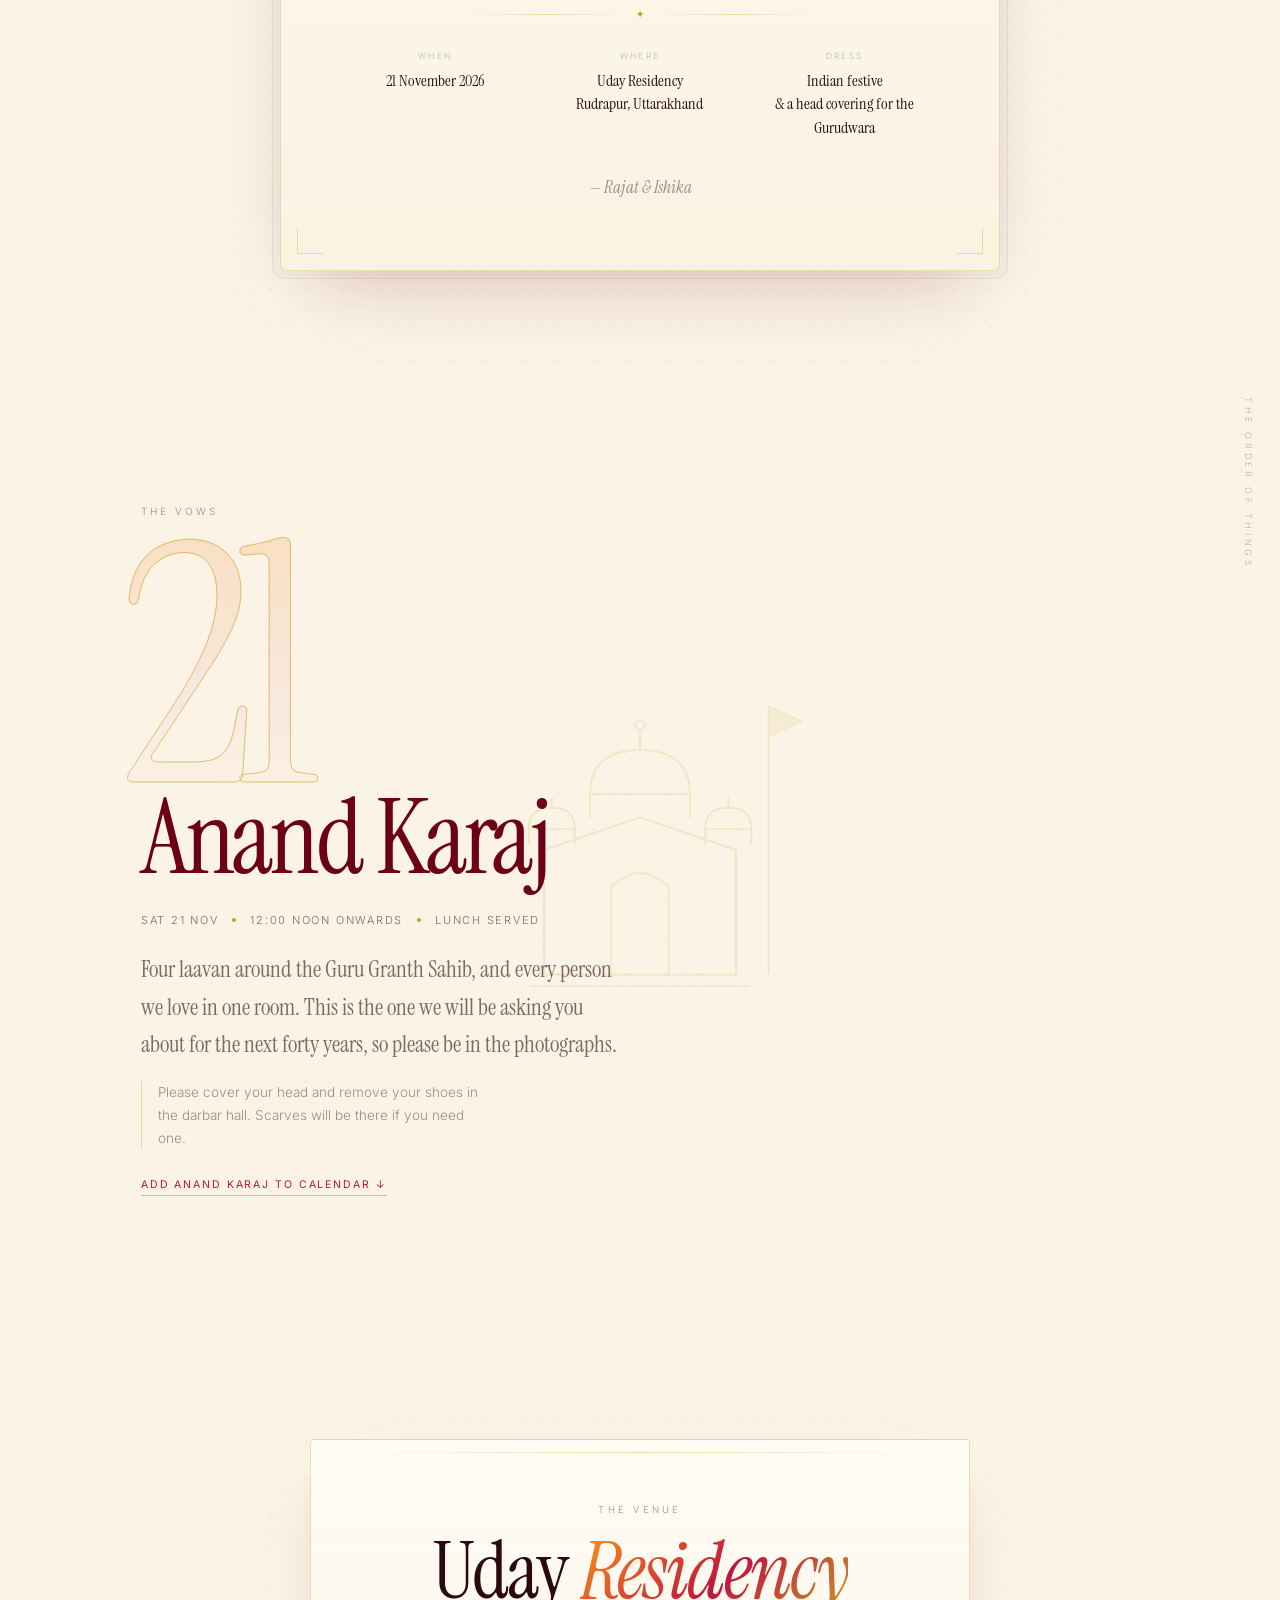
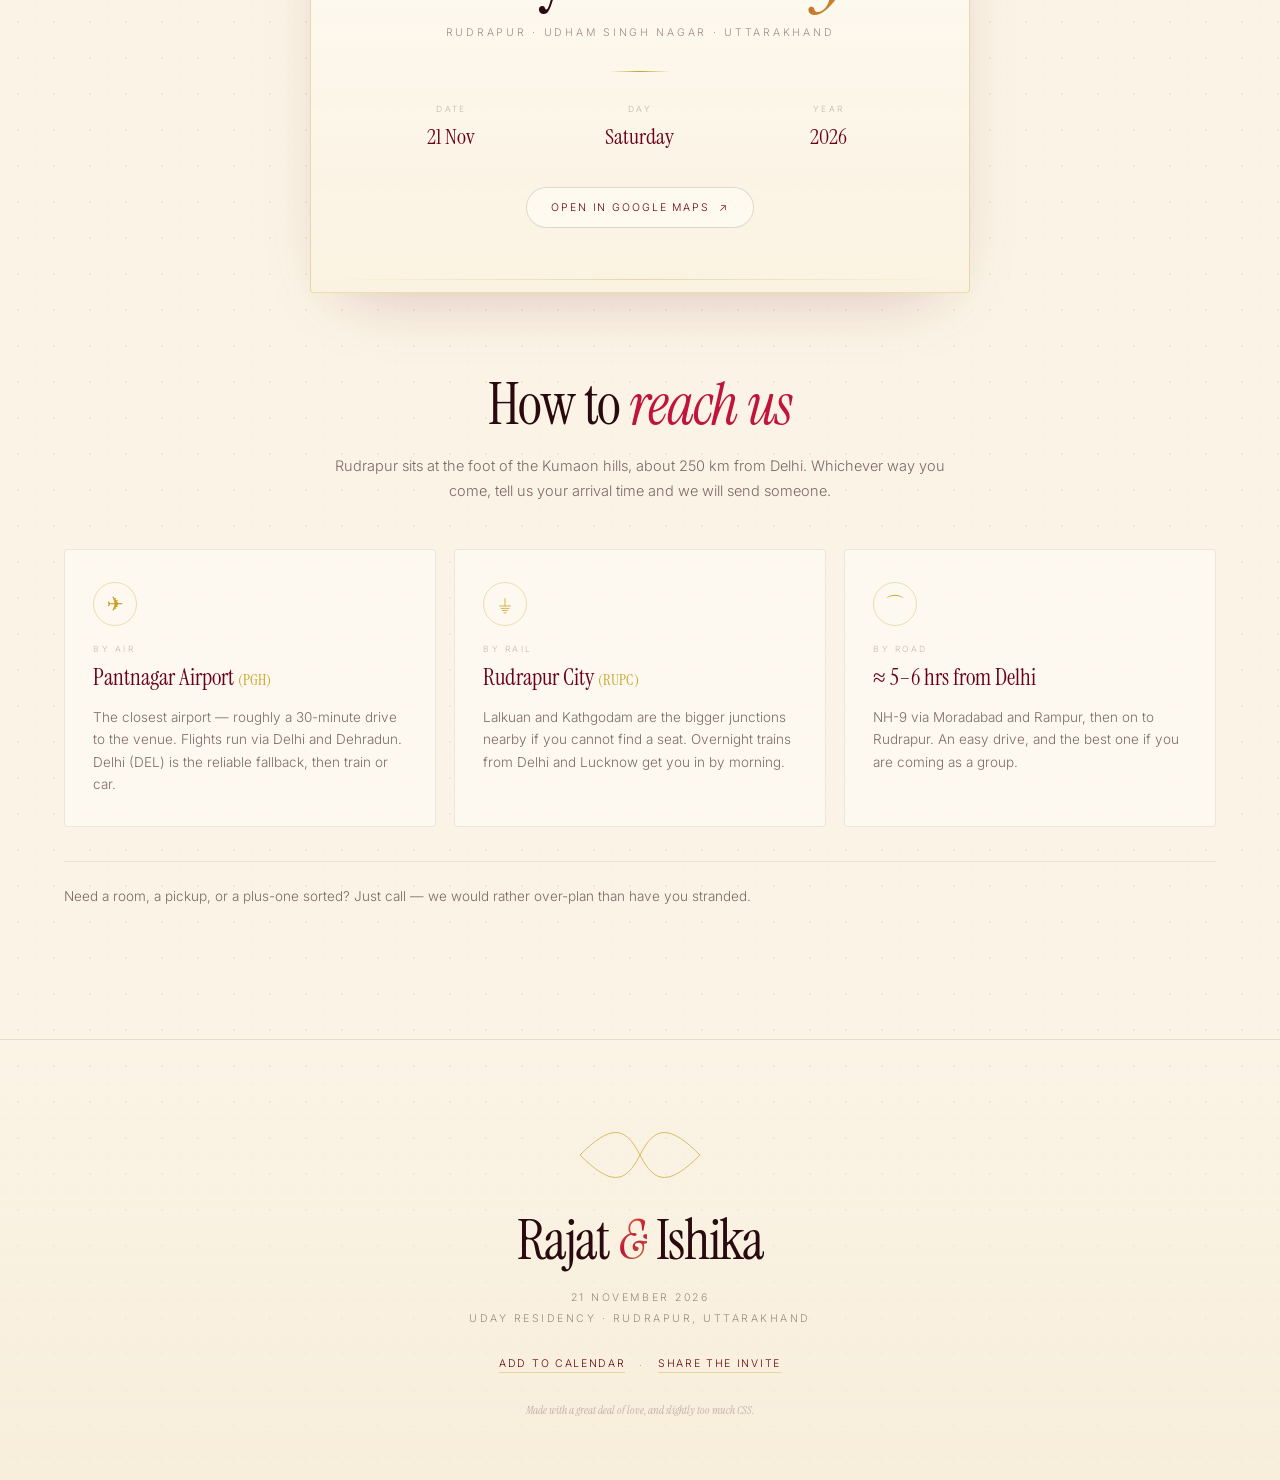
==== commit 7df0eb1f: "Fixing R&I" ====
--- a/index.html
+++ b/index.html
@@ -201,7 +201,7 @@
       <div class="story-bignum rv d1" data-num="20">20</div>
       <h2 class="story-name rv d2">Sagan</h2>
       <div class="story-meta rv d3">
-        <span>Fri 20 Nov</span><i class="dot"></i><span>7:00 pm onwards</span><i class="dot"></i><span>Dinner served</span>
+        <span>Fri 20 Nov</span><i class="dot"></i><span>6:00 pm onwards</span><i class="dot"></i><span>Dinner served</span>
       </div>
       <p class="story-desc rv d4">The lamps come on and two families formally decide to put up with each other forever. Sweets are exchanged, blessings given, and the dancing starts earlier than anyone admits.</p>
       <button class="story-ics rv d5" data-ics="sagan">Add Sagan to calendar ↓</button>
